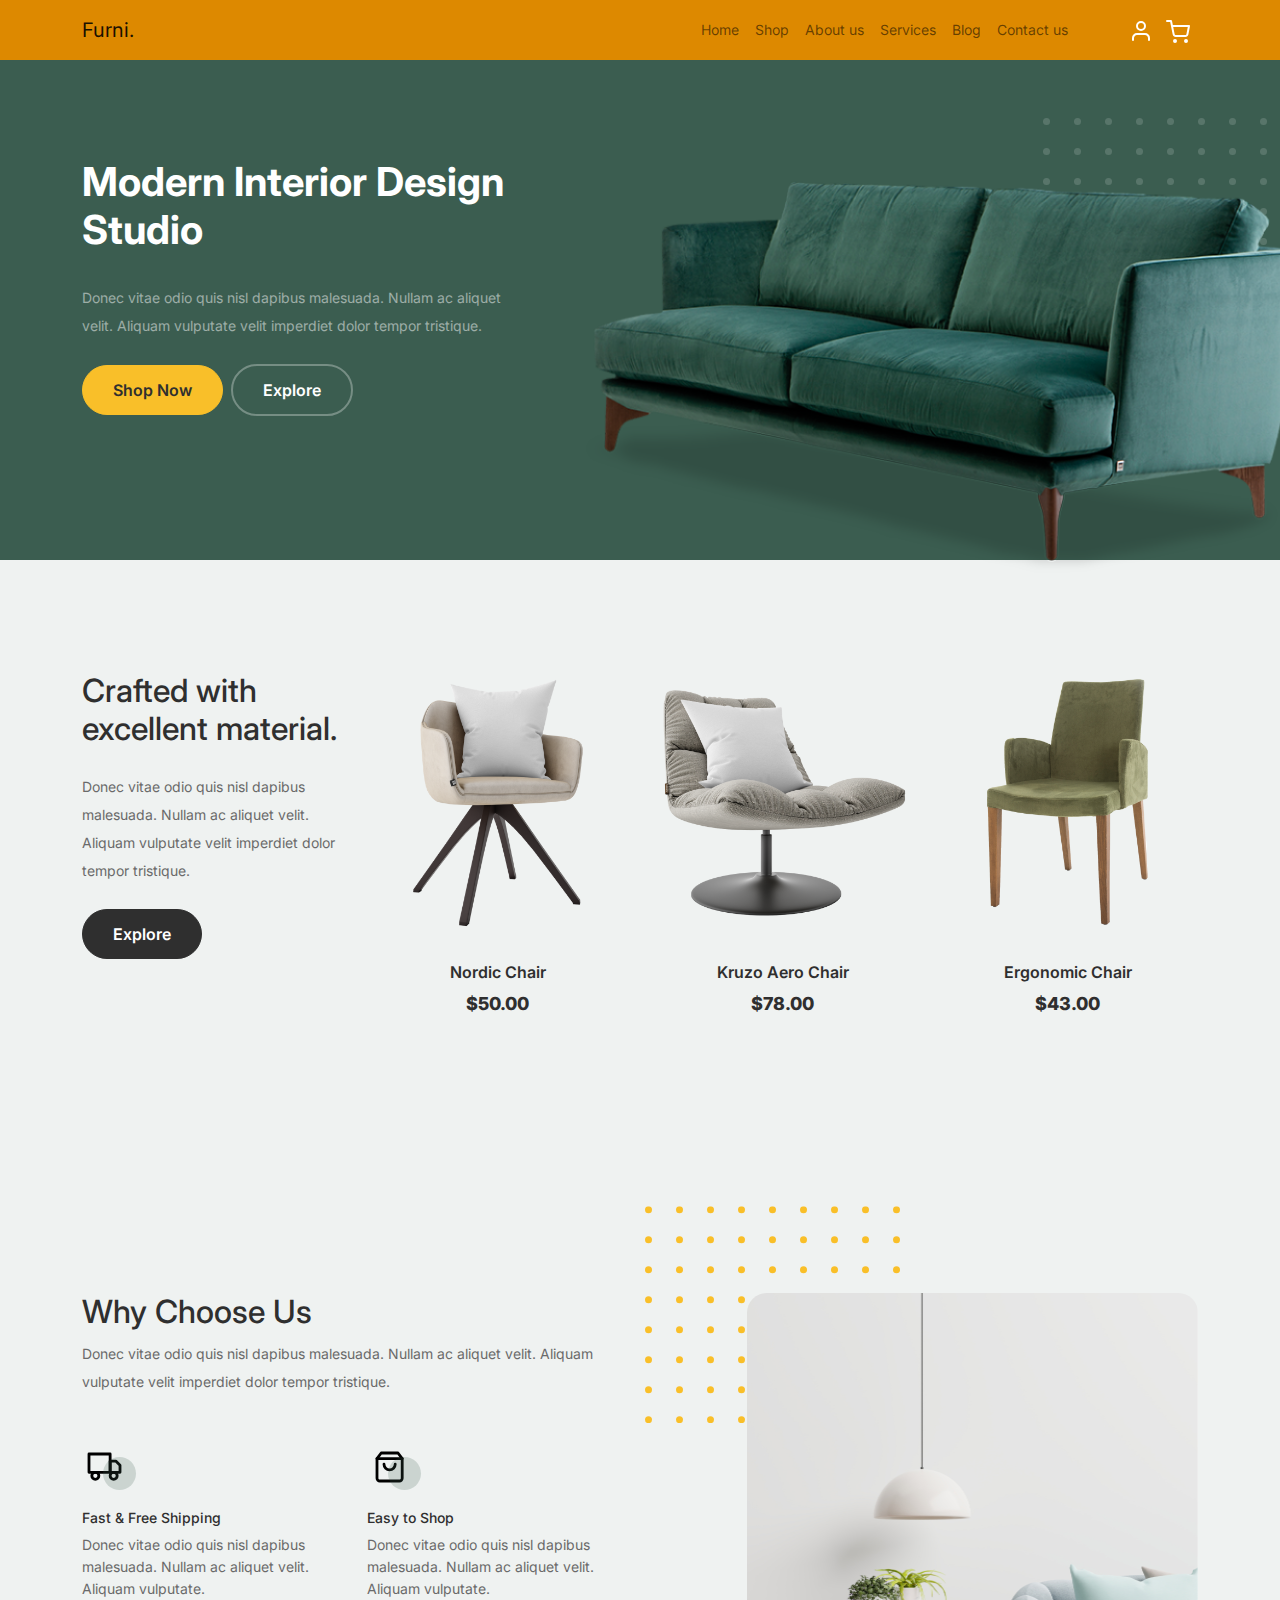
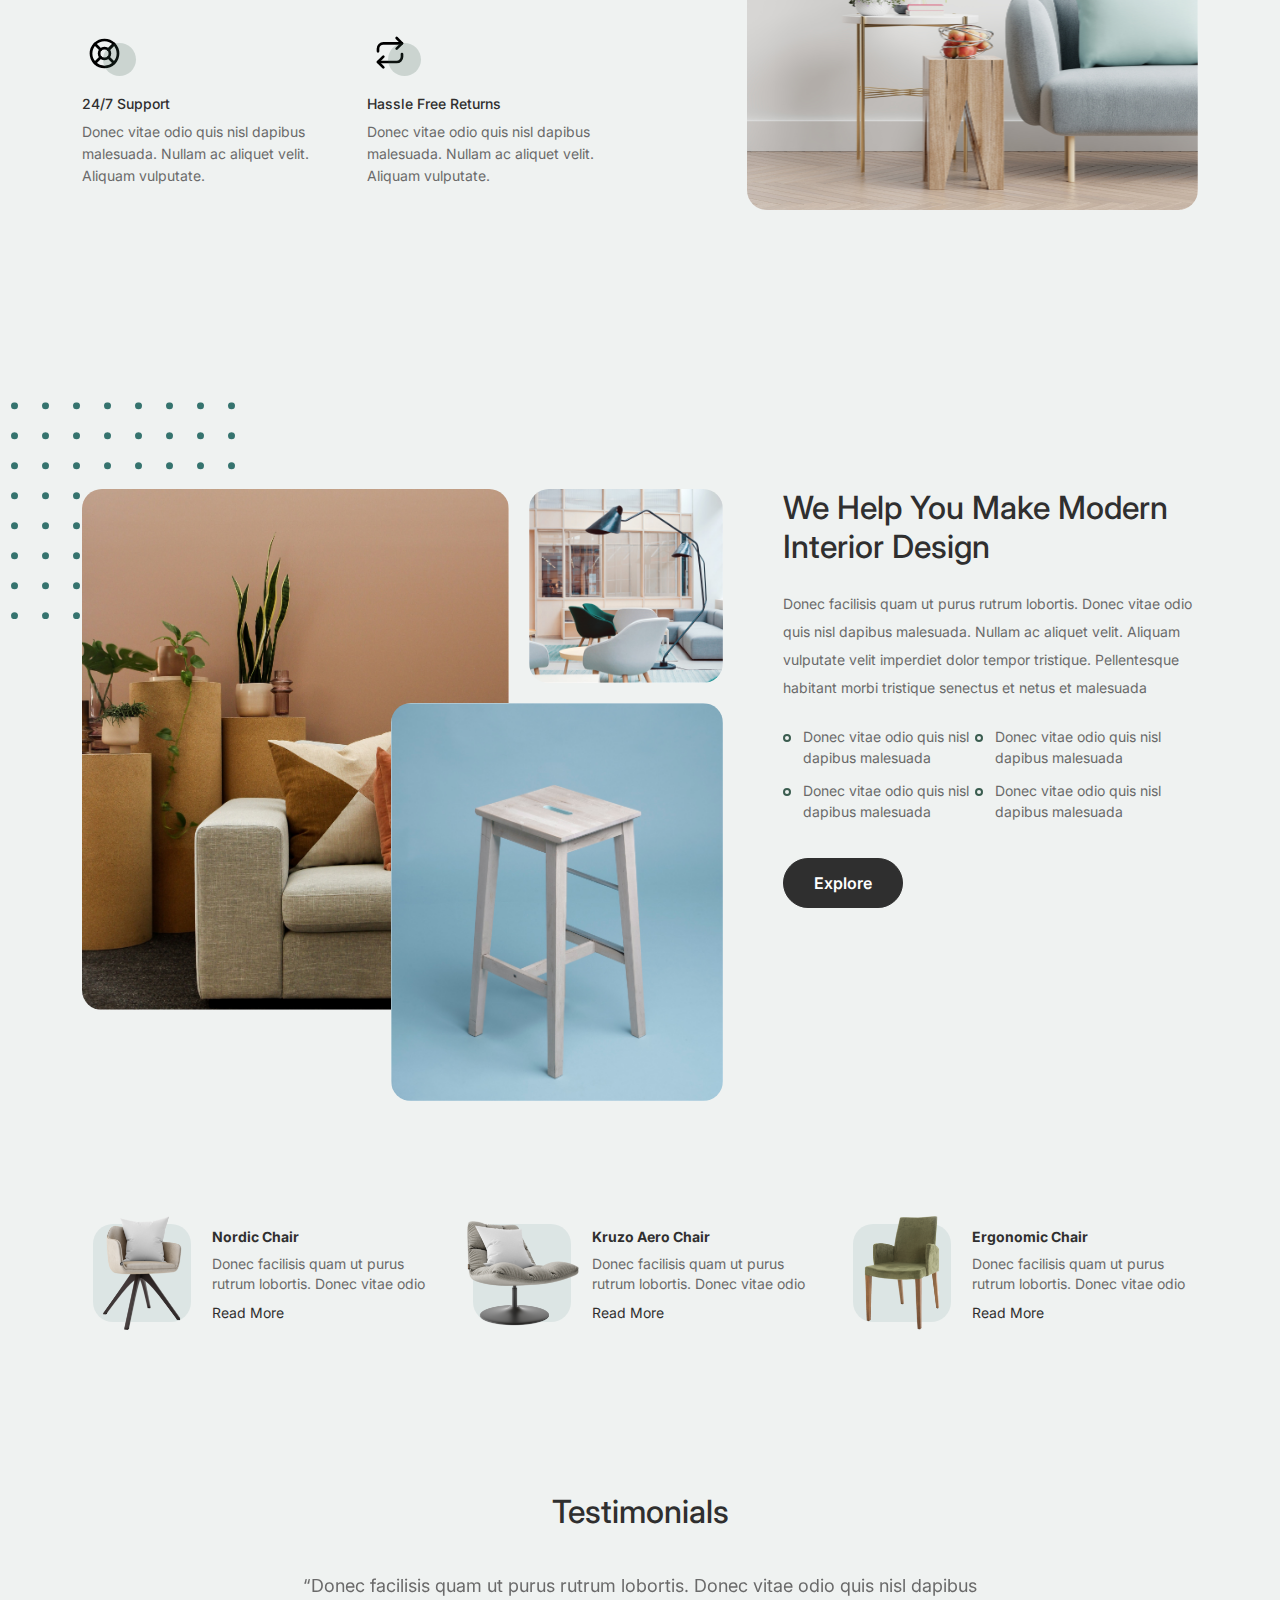
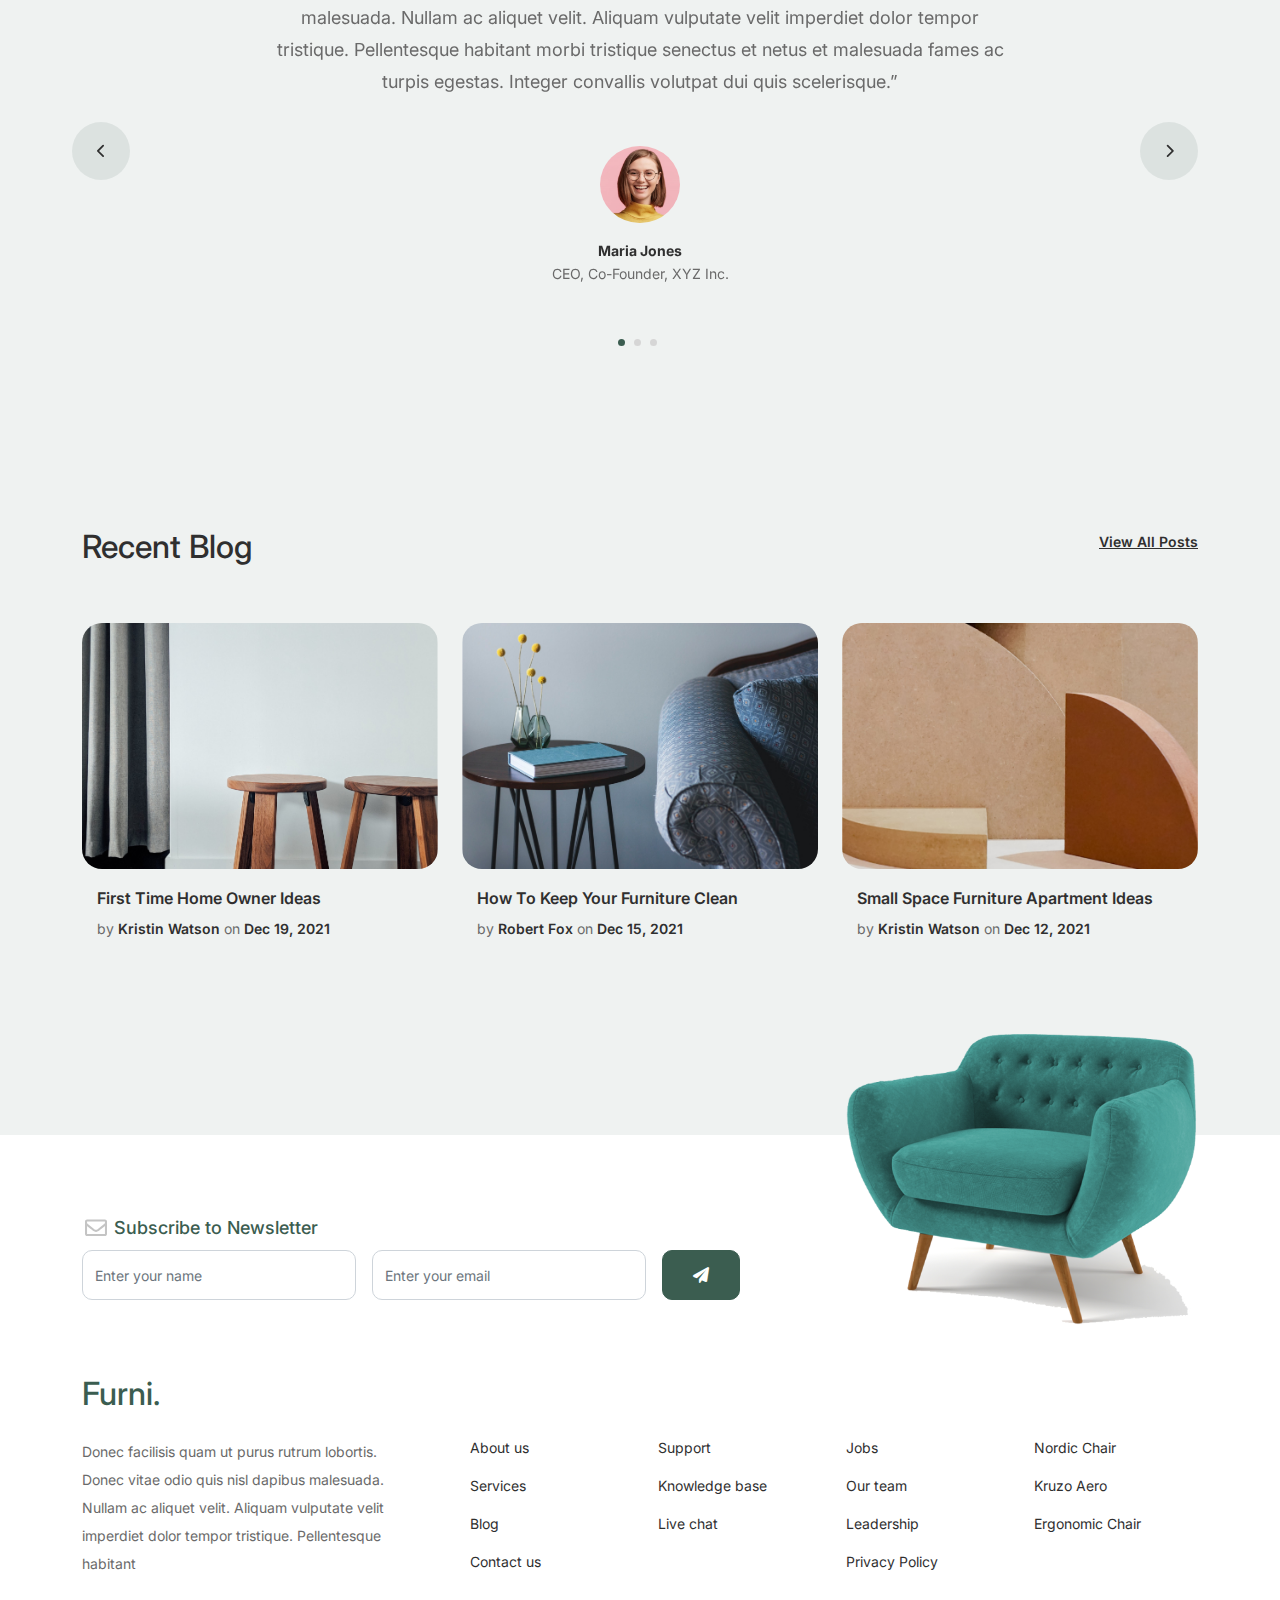
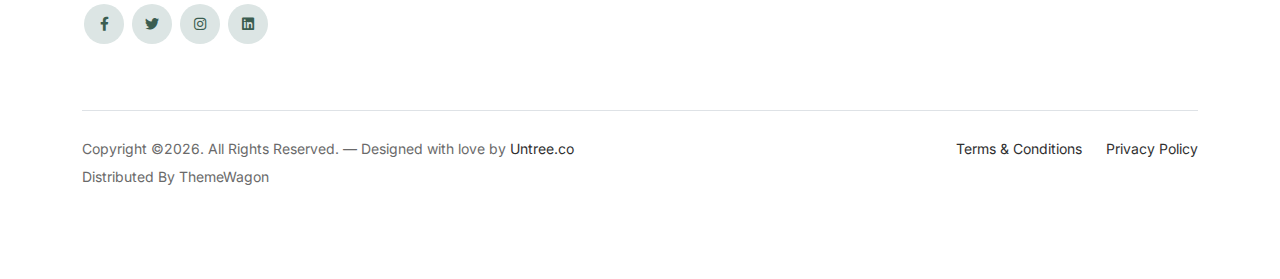
==== furni-1.0.0/index.html @ 10446c9b "se creo main.js" ====
<!-- /*
* Bootstrap 5
* Template Name: Furni
* Template Author: Untree.co
* Template URI: https://untree.co/
* License: https://creativecommons.org/licenses/by/3.0/
*/ -->
<!doctype html>
<html lang="en">
<head>
  <meta charset="utf-8">
  <meta name="viewport" content="width=device-width, initial-scale=1, shrink-to-fit=no">
  <meta name="author" content="Untree.co">
  <link rel="shortcut icon" href="favicon.png">

  <meta name="description" content="" />
  <meta name="keywords" content="bootstrap, bootstrap4" />

		<!-- Bootstrap CSS -->
		<link href="css/bootstrap.min.css" rel="stylesheet">
		<link href="https://cdnjs.cloudflare.com/ajax/libs/font-awesome/6.0.0-beta3/css/all.min.css" rel="stylesheet">
		<link href="css/tiny-slider.css" rel="stylesheet">
		<link href="css/style.css" rel="stylesheet">
		<title>Furni Free Bootstrap 5 Template for Furniture and Interior Design Websites by Untree.co </title>
	</head>

	<body>

		<!-- Start Header/Navigation -->
		<nav class="navbar navbar navbar-expand-md navbar-light" style="background-color: #dd8900;" arial-label="Furni navigation bar">
		<!--<nav class="custom-navbar navbar navbar navbar-expand-md navbar-dark bg-dark" arial-label="Furni navigation bar">-->

			<div class="container">
				<a class="navbar-brand" href="index.html">Furni<span>.</span></a>

				<button class="navbar-toggler" type="button" data-bs-toggle="collapse" data-bs-target="#navbarsFurni" aria-controls="navbarsFurni" aria-expanded="false" aria-label="Toggle navigation">
					<span class="navbar-toggler-icon"></span>
				</button>

				<div class="collapse navbar-collapse" id="navbarsFurni">
					<ul class="custom-navbar-nav navbar-nav ms-auto mb-2 mb-md-0">
						<li class="nav-item active">
							<a class="nav-link" href="index.html">Home</a>
						</li>
						<li><a class="nav-link" href="shop.html">Shop</a></li>
						<li><a class="nav-link" href="about.html">About us</a></li>
						<li><a class="nav-link" href="services.html">Services</a></li>
						<li><a class="nav-link" href="blog.html">Blog</a></li>
						<li><a class="nav-link" href="contact.html">Contact us</a></li>
					</ul>

					<ul class="custom-navbar-cta navbar-nav mb-2 mb-md-0 ms-5">
						<li><a class="nav-link" href="#"><img src="images/user.svg"></a></li>
						<li><a class="nav-link" href="cart.html"><img src="images/cart.svg"></a></li>
					</ul>
				</div>
			</div>
				
		</nav>
		<!-- End Header/Navigation -->

		<!-- Start Hero Section -->
			<div class="hero">
				<div class="container">
					<div class="row justify-content-between">
						<div class="col-lg-5">
							<div class="intro-excerpt">
								<h1>Modern Interior <span clsas="d-block">Design Studio</span></h1>
								<p class="mb-4">Donec vitae odio quis nisl dapibus malesuada. Nullam ac aliquet velit. Aliquam vulputate velit imperdiet dolor tempor tristique.</p>
								<p><a href="" class="btn btn-secondary me-2">Shop Now</a><a href="#" class="btn btn-white-outline">Explore</a></p>
							</div>
						</div>
						<div class="col-lg-7">
							<div class="hero-img-wrap">
								<img src="images/couch.png" class="img-fluid">
							</div>
						</div>
					</div>
				</div>
			</div>
		<!-- End Hero Section -->

		<!-- Start Product Section -->
		<div class="product-section">
			<div class="container">
				<div class="row">

					<!-- Start Column 1 -->
					<div class="col-md-12 col-lg-3 mb-5 mb-lg-0">
						<h2 class="mb-4 section-title">Crafted with excellent material.</h2>
						<p class="mb-4">Donec vitae odio quis nisl dapibus malesuada. Nullam ac aliquet velit. Aliquam vulputate velit imperdiet dolor tempor tristique. </p>
						<p><a href="shop.html" class="btn">Explore</a></p>
					</div> 
					<!-- End Column 1 -->

					<!-- Start Column 2 -->
					<div class="col-12 col-md-4 col-lg-3 mb-5 mb-md-0">
						<a class="product-item" href="cart.html">
							<img src="images/product-1.png" class="img-fluid product-thumbnail">
							<h3 class="product-title">Nordic Chair</h3>
							<strong class="product-price">$50.00</strong>

							<span class="icon-cross">
								<img src="images/cross.svg" class="img-fluid">
							</span>
						</a>
					</div> 
					<!-- End Column 2 -->

					<!-- Start Column 3 -->
					<div class="col-12 col-md-4 col-lg-3 mb-5 mb-md-0">
						<a class="product-item" href="cart.html">
							<img src="images/product-2.png" class="img-fluid product-thumbnail">
							<h3 class="product-title">Kruzo Aero Chair</h3>
							<strong class="product-price">$78.00</strong>

							<span class="icon-cross">
								<img src="images/cross.svg" class="img-fluid">
							</span>
						</a>
					</div>
					<!-- End Column 3 -->

					<!-- Start Column 4 -->
					<div class="col-12 col-md-4 col-lg-3 mb-5 mb-md-0">
						<a class="product-item" href="cart.html">
							<img src="images/product-3.png" class="img-fluid product-thumbnail">
							<h3 class="product-title">Ergonomic Chair</h3>
							<strong class="product-price">$43.00</strong>

							<span class="icon-cross">
								<img src="images/cross.svg" class="img-fluid">
							</span>
						</a>
					</div>
					<!-- End Column 4 -->

				</div>
			</div>
		</div>
		<!-- End Product Section -->

		<!-- Start Why Choose Us Section -->
		<div class="why-choose-section">
			<div class="container">
				<div class="row justify-content-between">
					<div class="col-lg-6">
						<h2 class="section-title">Why Choose Us</h2>
						<p>Donec vitae odio quis nisl dapibus malesuada. Nullam ac aliquet velit. Aliquam vulputate velit imperdiet dolor tempor tristique.</p>

						<div class="row my-5">
							<div class="col-6 col-md-6">
								<div class="feature">
									<div class="icon">
										<img src="images/truck.svg" alt="Image" class="imf-fluid">
									</div>
									<h3>Fast &amp; Free Shipping</h3>
									<p>Donec vitae odio quis nisl dapibus malesuada. Nullam ac aliquet velit. Aliquam vulputate.</p>
								</div>
							</div>

							<div class="col-6 col-md-6">
								<div class="feature">
									<div class="icon">
										<img src="images/bag.svg" alt="Image" class="imf-fluid">
									</div>
									<h3>Easy to Shop</h3>
									<p>Donec vitae odio quis nisl dapibus malesuada. Nullam ac aliquet velit. Aliquam vulputate.</p>
								</div>
							</div>

							<div class="col-6 col-md-6">
								<div class="feature">
									<div class="icon">
										<img src="images/support.svg" alt="Image" class="imf-fluid">
									</div>
									<h3>24/7 Support</h3>
									<p>Donec vitae odio quis nisl dapibus malesuada. Nullam ac aliquet velit. Aliquam vulputate.</p>
								</div>
							</div>

							<div class="col-6 col-md-6">
								<div class="feature">
									<div class="icon">
										<img src="images/return.svg" alt="Image" class="imf-fluid">
									</div>
									<h3>Hassle Free Returns</h3>
									<p>Donec vitae odio quis nisl dapibus malesuada. Nullam ac aliquet velit. Aliquam vulputate.</p>
								</div>
							</div>

						</div>
					</div>

					<div class="col-lg-5">
						<div class="img-wrap">
							<img src="images/why-choose-us-img.jpg" alt="Image" class="img-fluid">
						</div>
					</div>

				</div>
			</div>
		</div>
		<!-- End Why Choose Us Section -->

		<!-- Start We Help Section -->
		<div class="we-help-section">
			<div class="container">
				<div class="row justify-content-between">
					<div class="col-lg-7 mb-5 mb-lg-0">
						<div class="imgs-grid">
							<div class="grid grid-1"><img src="images/img-grid-1.jpg" alt="Untree.co"></div>
							<div class="grid grid-2"><img src="images/img-grid-2.jpg" alt="Untree.co"></div>
							<div class="grid grid-3"><img src="images/img-grid-3.jpg" alt="Untree.co"></div>
						</div>
					</div>
					<div class="col-lg-5 ps-lg-5">
						<h2 class="section-title mb-4">We Help You Make Modern Interior Design</h2>
						<p>Donec facilisis quam ut purus rutrum lobortis. Donec vitae odio quis nisl dapibus malesuada. Nullam ac aliquet velit. Aliquam vulputate velit imperdiet dolor tempor tristique. Pellentesque habitant morbi tristique senectus et netus et malesuada</p>

						<ul class="list-unstyled custom-list my-4">
							<li>Donec vitae odio quis nisl dapibus malesuada</li>
							<li>Donec vitae odio quis nisl dapibus malesuada</li>
							<li>Donec vitae odio quis nisl dapibus malesuada</li>
							<li>Donec vitae odio quis nisl dapibus malesuada</li>
						</ul>
						<p><a herf="#" class="btn">Explore</a></p>
					</div>
				</div>
			</div>
		</div>
		<!-- End We Help Section -->

		<!-- Start Popular Product -->
		<div class="popular-product">
			<div class="container">
				<div class="row">

					<div class="col-12 col-md-6 col-lg-4 mb-4 mb-lg-0">
						<div class="product-item-sm d-flex">
							<div class="thumbnail">
								<img src="images/product-1.png" alt="Image" class="img-fluid">
							</div>
							<div class="pt-3">
								<h3>Nordic Chair</h3>
								<p>Donec facilisis quam ut purus rutrum lobortis. Donec vitae odio </p>
								<p><a href="#">Read More</a></p>
							</div>
						</div>
					</div>

					<div class="col-12 col-md-6 col-lg-4 mb-4 mb-lg-0">
						<div class="product-item-sm d-flex">
							<div class="thumbnail">
								<img src="images/product-2.png" alt="Image" class="img-fluid">
							</div>
							<div class="pt-3">
								<h3>Kruzo Aero Chair</h3>
								<p>Donec facilisis quam ut purus rutrum lobortis. Donec vitae odio </p>
								<p><a href="#">Read More</a></p>
							</div>
						</div>
					</div>

					<div class="col-12 col-md-6 col-lg-4 mb-4 mb-lg-0">
						<div class="product-item-sm d-flex">
							<div class="thumbnail">
								<img src="images/product-3.png" alt="Image" class="img-fluid">
							</div>
							<div class="pt-3">
								<h3>Ergonomic Chair</h3>
								<p>Donec facilisis quam ut purus rutrum lobortis. Donec vitae odio </p>
								<p><a href="#">Read More</a></p>
							</div>
						</div>
					</div>

				</div>
			</div>
		</div>
		<!-- End Popular Product -->

		<!-- Start Testimonial Slider -->
		<div class="testimonial-section">
			<div class="container">
				<div class="row">
					<div class="col-lg-7 mx-auto text-center">
						<h2 class="section-title">Testimonials</h2>
					</div>
				</div>

				<div class="row justify-content-center">
					<div class="col-lg-12">
						<div class="testimonial-slider-wrap text-center">

							<div id="testimonial-nav">
								<span class="prev" data-controls="prev"><span class="fa fa-chevron-left"></span></span>
								<span class="next" data-controls="next"><span class="fa fa-chevron-right"></span></span>
							</div>

							<div class="testimonial-slider">
								
								<div class="item">
									<div class="row justify-content-center">
										<div class="col-lg-8 mx-auto">

											<div class="testimonial-block text-center">
												<blockquote class="mb-5">
													<p>&ldquo;Donec facilisis quam ut purus rutrum lobortis. Donec vitae odio quis nisl dapibus malesuada. Nullam ac aliquet velit. Aliquam vulputate velit imperdiet dolor tempor tristique. Pellentesque habitant morbi tristique senectus et netus et malesuada fames ac turpis egestas. Integer convallis volutpat dui quis scelerisque.&rdquo;</p>
												</blockquote>

												<div class="author-info">
													<div class="author-pic">
														<img src="images/person-1.png" alt="Maria Jones" class="img-fluid">
													</div>
													<h3 class="font-weight-bold">Maria Jones</h3>
													<span class="position d-block mb-3">CEO, Co-Founder, XYZ Inc.</span>
												</div>
											</div>

										</div>
									</div>
								</div> 
								<!-- END item -->

								<div class="item">
									<div class="row justify-content-center">
										<div class="col-lg-8 mx-auto">

											<div class="testimonial-block text-center">
												<blockquote class="mb-5">
													<p>&ldquo;Donec facilisis quam ut purus rutrum lobortis. Donec vitae odio quis nisl dapibus malesuada. Nullam ac aliquet velit. Aliquam vulputate velit imperdiet dolor tempor tristique. Pellentesque habitant morbi tristique senectus et netus et malesuada fames ac turpis egestas. Integer convallis volutpat dui quis scelerisque.&rdquo;</p>
												</blockquote>

												<div class="author-info">
													<div class="author-pic">
														<img src="images/person-1.png" alt="Maria Jones" class="img-fluid">
													</div>
													<h3 class="font-weight-bold">Maria Jones</h3>
													<span class="position d-block mb-3">CEO, Co-Founder, XYZ Inc.</span>
												</div>
											</div>

										</div>
									</div>
								</div> 
								<!-- END item -->

								<div class="item">
									<div class="row justify-content-center">
										<div class="col-lg-8 mx-auto">

											<div class="testimonial-block text-center">
												<blockquote class="mb-5">
													<p>&ldquo;Donec facilisis quam ut purus rutrum lobortis. Donec vitae odio quis nisl dapibus malesuada. Nullam ac aliquet velit. Aliquam vulputate velit imperdiet dolor tempor tristique. Pellentesque habitant morbi tristique senectus et netus et malesuada fames ac turpis egestas. Integer convallis volutpat dui quis scelerisque.&rdquo;</p>
												</blockquote>

												<div class="author-info">
													<div class="author-pic">
														<img src="images/person-1.png" alt="Maria Jones" class="img-fluid">
													</div>
													<h3 class="font-weight-bold">Maria Jones</h3>
													<span class="position d-block mb-3">CEO, Co-Founder, XYZ Inc.</span>
												</div>
											</div>

										</div>
									</div>
								</div> 
								<!-- END item -->

							</div>

						</div>
					</div>
				</div>
			</div>
		</div>
		<!-- End Testimonial Slider -->

		<!-- Start Blog Section -->
		<div class="blog-section">
			<div class="container">
				<div class="row mb-5">
					<div class="col-md-6">
						<h2 class="section-title">Recent Blog</h2>
					</div>
					<div class="col-md-6 text-start text-md-end">
						<a href="#" class="more">View All Posts</a>
					</div>
				</div>

				<div class="row">

					<div class="col-12 col-sm-6 col-md-4 mb-4 mb-md-0">
						<div class="post-entry">
							<a href="#" class="post-thumbnail"><img src="images/post-1.jpg" alt="Image" class="img-fluid"></a>
							<div class="post-content-entry">
								<h3><a href="#">First Time Home Owner Ideas</a></h3>
								<div class="meta">
									<span>by <a href="#">Kristin Watson</a></span> <span>on <a href="#">Dec 19, 2021</a></span>
								</div>
							</div>
						</div>
					</div>

					<div class="col-12 col-sm-6 col-md-4 mb-4 mb-md-0">
						<div class="post-entry">
							<a href="#" class="post-thumbnail"><img src="images/post-2.jpg" alt="Image" class="img-fluid"></a>
							<div class="post-content-entry">
								<h3><a href="#">How To Keep Your Furniture Clean</a></h3>
								<div class="meta">
									<span>by <a href="#">Robert Fox</a></span> <span>on <a href="#">Dec 15, 2021</a></span>
								</div>
							</div>
						</div>
					</div>

					<div class="col-12 col-sm-6 col-md-4 mb-4 mb-md-0">
						<div class="post-entry">
							<a href="#" class="post-thumbnail"><img src="images/post-3.jpg" alt="Image" class="img-fluid"></a>
							<div class="post-content-entry">
								<h3><a href="#">Small Space Furniture Apartment Ideas</a></h3>
								<div class="meta">
									<span>by <a href="#">Kristin Watson</a></span> <span>on <a href="#">Dec 12, 2021</a></span>
								</div>
							</div>
						</div>
					</div>

				</div>
			</div>
		</div>
		<!-- End Blog Section -->	

		<!-- Start Footer Section -->
		<footer class="footer-section">
			<div class="container relative">

				<div class="sofa-img">
					<img src="images/sofa.png" alt="Image" class="img-fluid">
				</div>

				<div class="row">
					<div class="col-lg-8">
						<div class="subscription-form">
							<h3 class="d-flex align-items-center"><span class="me-1"><img src="images/envelope-outline.svg" alt="Image" class="img-fluid"></span><span>Subscribe to Newsletter</span></h3>

							<form action="#" class="row g-3">
								<div class="col-auto">
									<input type="text" class="form-control" placeholder="Enter your name">
								</div>
								<div class="col-auto">
									<input type="email" class="form-control" placeholder="Enter your email">
								</div>
								<div class="col-auto">
									<button class="btn btn-primary">
										<span class="fa fa-paper-plane"></span>
									</button>
								</div>
							</form>

						</div>
					</div>
				</div>

				<div class="row g-5 mb-5">
					<div class="col-lg-4">
						<div class="mb-4 footer-logo-wrap"><a href="#" class="footer-logo">Furni<span>.</span></a></div>
						<p class="mb-4">Donec facilisis quam ut purus rutrum lobortis. Donec vitae odio quis nisl dapibus malesuada. Nullam ac aliquet velit. Aliquam vulputate velit imperdiet dolor tempor tristique. Pellentesque habitant</p>

						<ul class="list-unstyled custom-social">
							<li><a href="#"><span class="fa fa-brands fa-facebook-f"></span></a></li>
							<li><a href="#"><span class="fa fa-brands fa-twitter"></span></a></li>
							<li><a href="#"><span class="fa fa-brands fa-instagram"></span></a></li>
							<li><a href="#"><span class="fa fa-brands fa-linkedin"></span></a></li>
						</ul>
					</div>

					<div class="col-lg-8">
						<div class="row links-wrap">
							<div class="col-6 col-sm-6 col-md-3">
								<ul class="list-unstyled">
									<li><a href="#">About us</a></li>
									<li><a href="#">Services</a></li>
									<li><a href="#">Blog</a></li>
									<li><a href="#">Contact us</a></li>
								</ul>
							</div>

							<div class="col-6 col-sm-6 col-md-3">
								<ul class="list-unstyled">
									<li><a href="#">Support</a></li>
									<li><a href="#">Knowledge base</a></li>
									<li><a href="#">Live chat</a></li>
								</ul>
							</div>

							<div class="col-6 col-sm-6 col-md-3">
								<ul class="list-unstyled">
									<li><a href="#">Jobs</a></li>
									<li><a href="#">Our team</a></li>
									<li><a href="#">Leadership</a></li>
									<li><a href="#">Privacy Policy</a></li>
								</ul>
							</div>

							<div class="col-6 col-sm-6 col-md-3">
								<ul class="list-unstyled">
									<li><a href="#">Nordic Chair</a></li>
									<li><a href="#">Kruzo Aero</a></li>
									<li><a href="#">Ergonomic Chair</a></li>
								</ul>
							</div>
						</div>
					</div>

				</div>

				<div class="border-top copyright">
					<div class="row pt-4">
						<div class="col-lg-6">
							<p class="mb-2 text-center text-lg-start">Copyright &copy;<script>document.write(new Date().getFullYear());</script>. All Rights Reserved. &mdash; Designed with love by <a href="https://untree.co">Untree.co</a> Distributed By <a hreff="https://themewagon.com">ThemeWagon</a>  <!-- License information: https://untree.co/license/ -->
            </p>
						</div>

						<div class="col-lg-6 text-center text-lg-end">
							<ul class="list-unstyled d-inline-flex ms-auto">
								<li class="me-4"><a href="#">Terms &amp; Conditions</a></li>
								<li><a href="#">Privacy Policy</a></li>
							</ul>
						</div>

					</div>
				</div>

			</div>
		</footer>
		<!-- End Footer Section -->	


		<script src="js/bootstrap.bundle.min.js"></script>
		<script src="js/tiny-slider.js"></script>
		<script src="js/custom.js"></script>
		<script src="scripts/main.js" defer></script>
	</body>

</html>
---- furni-1.0.0/css/tiny-slider.css ----
.tns-outer{padding:0 !important}.tns-outer [hidden]{display:none !important}.tns-outer [aria-controls],.tns-outer [data-action]{cursor:pointer}.tns-slider{-webkit-transition:all 0s;-moz-transition:all 0s;transition:all 0s}.tns-slider>.tns-item{-webkit-box-sizing:border-box;-moz-box-sizing:border-box;box-sizing:border-box}.tns-horizontal.tns-subpixel{white-space:nowrap}.tns-horizontal.tns-subpixel>.tns-item{display:inline-block;vertical-align:top;white-space:normal}.tns-horizontal.tns-no-subpixel:after{content:'';display:table;clear:both}.tns-horizontal.tns-no-subpixel>.tns-item{float:left}.tns-horizontal.tns-carousel.tns-no-subpixel>.tns-item{margin-right:-100%}.tns-no-calc{position:relative;left:0}.tns-gallery{position:relative;left:0;min-height:1px}.tns-gallery>.tns-item{position:absolute;left:-100%;-webkit-transition:transform 0s, opacity 0s;-moz-transition:transform 0s, opacity 0s;transition:transform 0s, opacity 0s}.tns-gallery>.tns-slide-active{position:relative;left:auto !important}.tns-gallery>.tns-moving{-webkit-transition:all 0.25s;-moz-transition:all 0.25s;transition:all 0.25s}.tns-autowidth{display:inline-block}.tns-lazy-img{-webkit-transition:opacity 0.6s;-moz-transition:opacity 0.6s;transition:opacity 0.6s;opacity:0.6}.tns-lazy-img.tns-complete{opacity:1}.tns-ah{-webkit-transition:height 0s;-moz-transition:height 0s;transition:height 0s}.tns-ovh{overflow:hidden}.tns-visually-hidden{position:absolute;left:-10000em}.tns-transparent{opacity:0;visibility:hidden}.tns-fadeIn{opacity:1;filter:alpha(opacity=100);z-index:0}.tns-normal,.tns-fadeOut{opacity:0;filter:alpha(opacity=0);z-index:-1}.tns-vpfix{white-space:nowrap}.tns-vpfix>div,.tns-vpfix>li{display:inline-block}.tns-t-subp2{margin:0 auto;width:310px;position:relative;height:10px;overflow:hidden}.tns-t-ct{width:2333.3333333%;width:-webkit-calc(100% * 70 / 3);width:-moz-calc(100% * 70 / 3);width:calc(100% * 70 / 3);position:absolute;right:0}.tns-t-ct:after{content:'';display:table;clear:both}.tns-t-ct>div{width:1.4285714%;width:-webkit-calc(100% / 70);width:-moz-calc(100% / 70);width:calc(100% / 70);height:10px;float:left}

/*# sourceMappingURL=sourcemaps/tiny-slider.css.map */
---- furni-1.0.0/css/style.css ----
/*
* Template Name: UntreeStore
* Template Author: Untree.co
* Author URI: https://untree.co/
* License: https://creativecommons.org/licenses/by/3.0/
*/
@import url("https://fonts.googleapis.com/css2?family=Inter:wght@400;500;600;700;800&display=swap");
body {
  overflow-x: hidden;
  position: relative; }

body {
  font-family: "Inter", sans-serif;
  font-weight: 400;
  line-height: 28px;
  color: #6a6a6a;
  font-size: 14px;
  background-color: #eff2f1; }

a {
  text-decoration: none;
  -webkit-transition: .3s all ease;
  -o-transition: .3s all ease;
  transition: .3s all ease;
  color: #2f2f2f;
  text-decoration: underline; }
  a:hover {
    color: #2f2f2f;
    text-decoration: none; }
  a.more {
    font-weight: 600; }

.custom-navbar {
  background: #3b5d50 !important;
  padding-top: 20px;
  padding-bottom: 20px; }
  .custom-navbar .navbar-brand {
    font-size: 32px;
    font-weight: 600; }
    .custom-navbar .navbar-brand > span {
      opacity: .4; }
  .custom-navbar .navbar-toggler {
    border-color: transparent; }
    .custom-navbar .navbar-toggler:active, .custom-navbar .navbar-toggler:focus {
      -webkit-box-shadow: none;
      box-shadow: none;
      outline: none; }
  @media (min-width: 992px) {
    .custom-navbar .custom-navbar-nav li {
      margin-left: 15px;
      margin-right: 15px; } }
  .custom-navbar .custom-navbar-nav li a {
    font-weight: 500;
    color: #ffffff !important;
    opacity: .5;
    -webkit-transition: .3s all ease;
    -o-transition: .3s all ease;
    transition: .3s all ease;
    position: relative; }
    @media (min-width: 768px) {
      .custom-navbar .custom-navbar-nav li a:before {
        content: "";
        position: absolute;
        bottom: 0;
        left: 8px;
        right: 8px;
        background: #f9bf29;
        height: 5px;
        opacity: 1;
        visibility: visible;
        width: 0;
        -webkit-transition: .15s all ease-out;
        -o-transition: .15s all ease-out;
        transition: .15s all ease-out; } }
    .custom-navbar .custom-navbar-nav li a:hover {
      opacity: 1; }
      .custom-navbar .custom-navbar-nav li a:hover:before {
        width: calc(100% - 16px); }
  .custom-navbar .custom-navbar-nav li.active a {
    opacity: 1; }
    .custom-navbar .custom-navbar-nav li.active a:before {
      width: calc(100% - 16px); }
  .custom-navbar .custom-navbar-cta {
    margin-left: 0 !important;
    -webkit-box-orient: horizontal;
    -webkit-box-direction: normal;
    -ms-flex-direction: row;
    flex-direction: row; }
    @media (min-width: 768px) {
      .custom-navbar .custom-navbar-cta {
        margin-left: 40px !important; } }
    .custom-navbar .custom-navbar-cta li {
      margin-left: 0px;
      margin-right: 0px; }
      .custom-navbar .custom-navbar-cta li:first-child {
        margin-right: 20px; }

.hero {
  background: #3b5d50;
  padding: calc(4rem - 30px) 0 0rem 0; }
  @media (min-width: 768px) {
    .hero {
      padding: calc(4rem - 30px) 0 4rem 0; } }
  @media (min-width: 992px) {
    .hero {
      padding: calc(8rem - 30px) 0 8rem 0; } }
  .hero .intro-excerpt {
    position: relative;
    z-index: 4; }
    @media (min-width: 992px) {
      .hero .intro-excerpt {
        max-width: 450px; } }
  .hero h1 {
    font-weight: 700;
    color: #ffffff;
    margin-bottom: 30px; }
    @media (min-width: 1400px) {
      .hero h1 {
        font-size: 54px; } }
  .hero p {
    color: rgba(255, 255, 255, 0.5);
    margin-botom: 30px; }
  .hero .hero-img-wrap {
    position: relative; }
    .hero .hero-img-wrap img {
      position: relative;
      top: 0px;
      right: 0px;
      z-index: 2;
      max-width: 780px;
      left: -20px; }
      @media (min-width: 768px) {
        .hero .hero-img-wrap img {
          right: 0px;
          left: -100px; } }
      @media (min-width: 992px) {
        .hero .hero-img-wrap img {
          left: 0px;
          top: -80px;
          position: absolute;
          right: -50px; } }
      @media (min-width: 1200px) {
        .hero .hero-img-wrap img {
          left: 0px;
          top: -80px;
          right: -100px; } }
    .hero .hero-img-wrap:after {
      content: "";
      position: absolute;
      width: 255px;
      height: 217px;
      background-image: url("../images/dots-light.svg");
      background-size: contain;
      background-repeat: no-repeat;
      right: -100px;
      top: -0px; }
      @media (min-width: 1200px) {
        .hero .hero-img-wrap:after {
          top: -40px; } }

.btn {
  font-weight: 600;
  padding: 12px 30px;
  border-radius: 30px;
  color: #ffffff;
  background: #2f2f2f;
  border-color: #2f2f2f; }
  .btn:hover {
    color: #ffffff;
    background: #222222;
    border-color: #222222; }
  .btn:active, .btn:focus {
    outline: none !important;
    -webkit-box-shadow: none;
    box-shadow: none; }
  .btn.btn-primary {
    background: #3b5d50;
    border-color: #3b5d50; }
    .btn.btn-primary:hover {
      background: #314d43;
      border-color: #314d43; }
  .btn.btn-secondary {
    color: #2f2f2f;
    background: #f9bf29;
    border-color: #f9bf29; }
    .btn.btn-secondary:hover {
      background: #f8b810;
      border-color: #f8b810; }
  .btn.btn-white-outline {
    background: transparent;
    border-width: 2px;
    border-color: rgba(255, 255, 255, 0.3); }
    .btn.btn-white-outline:hover {
      border-color: white;
      color: #ffffff; }

.section-title {
  color: #2f2f2f; }

.product-section {
  padding: 7rem 0; }
  .product-section .product-item {
    text-align: center;
    text-decoration: none;
    display: block;
    position: relative;
    padding-bottom: 50px;
    cursor: pointer; }
    .product-section .product-item .product-thumbnail {
      margin-bottom: 30px;
      position: relative;
      top: 0;
      -webkit-transition: .3s all ease;
      -o-transition: .3s all ease;
      transition: .3s all ease; }
    .product-section .product-item h3 {
      font-weight: 600;
      font-size: 16px; }
    .product-section .product-item strong {
      font-weight: 800 !important;
      font-size: 18px !important; }
    .product-section .product-item h3, .product-section .product-item strong {
      color: #2f2f2f;
      text-decoration: none; }
    .product-section .product-item .icon-cross {
      position: absolute;
      width: 35px;
      height: 35px;
      display: inline-block;
      background: #2f2f2f;
      bottom: 15px;
      left: 50%;
      -webkit-transform: translateX(-50%);
      -ms-transform: translateX(-50%);
      transform: translateX(-50%);
      margin-bottom: -17.5px;
      border-radius: 50%;
      opacity: 0;
      visibility: hidden;
      -webkit-transition: .3s all ease;
      -o-transition: .3s all ease;
      transition: .3s all ease; }
      .product-section .product-item .icon-cross img {
        position: absolute;
        left: 50%;
        top: 50%;
        -webkit-transform: translate(-50%, -50%);
        -ms-transform: translate(-50%, -50%);
        transform: translate(-50%, -50%); }
    .product-section .product-item:before {
      bottom: 0;
      left: 0;
      right: 0;
      position: absolute;
      content: "";
      background: #dce5e4;
      height: 0%;
      z-index: -1;
      border-radius: 10px;
      -webkit-transition: .3s all ease;
      -o-transition: .3s all ease;
      transition: .3s all ease; }
    .product-section .product-item:hover .product-thumbnail {
      top: -25px; }
    .product-section .product-item:hover .icon-cross {
      bottom: 0;
      opacity: 1;
      visibility: visible; }
    .product-section .product-item:hover:before {
      height: 70%; }

.why-choose-section {
  padding: 7rem 0; }
  .why-choose-section .img-wrap {
    position: relative; }
    .why-choose-section .img-wrap:before {
      position: absolute;
      content: "";
      width: 255px;
      height: 217px;
      background-image: url("../images/dots-yellow.svg");
      background-repeat: no-repeat;
      background-size: contain;
      -webkit-transform: translate(-40%, -40%);
      -ms-transform: translate(-40%, -40%);
      transform: translate(-40%, -40%);
      z-index: -1; }
    .why-choose-section .img-wrap img {
      border-radius: 20px; }

.feature {
  margin-bottom: 30px; }
  .feature .icon {
    display: inline-block;
    position: relative;
    margin-bottom: 20px; }
    .feature .icon:before {
      content: "";
      width: 33px;
      height: 33px;
      position: absolute;
      background: rgba(59, 93, 80, 0.2);
      border-radius: 50%;
      right: -8px;
      bottom: 0; }
  .feature h3 {
    font-size: 14px;
    color: #2f2f2f; }
  .feature p {
    font-size: 14px;
    line-height: 22px;
    color: #6a6a6a; }

.we-help-section {
  padding: 7rem 0; }
  .we-help-section .imgs-grid {
    display: -ms-grid;
    display: grid;
    -ms-grid-columns: (1fr)[27];
    grid-template-columns: repeat(27, 1fr);
    position: relative; }
    .we-help-section .imgs-grid:before {
      position: absolute;
      content: "";
      width: 255px;
      height: 217px;
      background-image: url("../images/dots-green.svg");
      background-size: contain;
      background-repeat: no-repeat;
      -webkit-transform: translate(-40%, -40%);
      -ms-transform: translate(-40%, -40%);
      transform: translate(-40%, -40%);
      z-index: -1; }
    .we-help-section .imgs-grid .grid {
      position: relative; }
      .we-help-section .imgs-grid .grid img {
        border-radius: 20px;
        max-width: 100%; }
      .we-help-section .imgs-grid .grid.grid-1 {
        -ms-grid-column: 1;
        -ms-grid-column-span: 18;
        grid-column: 1 / span 18;
        -ms-grid-row: 1;
        -ms-grid-row-span: 27;
        grid-row: 1 / span 27; }
      .we-help-section .imgs-grid .grid.grid-2 {
        -ms-grid-column: 19;
        -ms-grid-column-span: 27;
        grid-column: 19 / span 27;
        -ms-grid-row: 1;
        -ms-grid-row-span: 5;
        grid-row: 1 / span 5;
        padding-left: 20px; }
      .we-help-section .imgs-grid .grid.grid-3 {
        -ms-grid-column: 14;
        -ms-grid-column-span: 16;
        grid-column: 14 / span 16;
        -ms-grid-row: 6;
        -ms-grid-row-span: 27;
        grid-row: 6 / span 27;
        padding-top: 20px; }

.custom-list {
  width: 100%; }
  .custom-list li {
    display: inline-block;
    width: calc(50% - 20px);
    margin-bottom: 12px;
    line-height: 1.5;
    position: relative;
    padding-left: 20px; }
    .custom-list li:before {
      content: "";
      width: 8px;
      height: 8px;
      border-radius: 50%;
      border: 2px solid #3b5d50;
      position: absolute;
      left: 0;
      top: 8px; }

.popular-product {
  padding: 0 0 7rem 0; }
  .popular-product .product-item-sm h3 {
    font-size: 14px;
    font-weight: 700;
    color: #2f2f2f; }
  .popular-product .product-item-sm a {
    text-decoration: none;
    color: #2f2f2f;
    -webkit-transition: .3s all ease;
    -o-transition: .3s all ease;
    transition: .3s all ease; }
    .popular-product .product-item-sm a:hover {
      color: rgba(47, 47, 47, 0.5); }
  .popular-product .product-item-sm p {
    line-height: 1.4;
    margin-bottom: 10px;
    font-size: 14px; }
  .popular-product .product-item-sm .thumbnail {
    margin-right: 10px;
    -webkit-box-flex: 0;
    -ms-flex: 0 0 120px;
    flex: 0 0 120px;
    position: relative; }
    .popular-product .product-item-sm .thumbnail:before {
      content: "";
      position: absolute;
      border-radius: 20px;
      background: #dce5e4;
      width: 98px;
      height: 98px;
      top: 50%;
      left: 50%;
      -webkit-transform: translate(-50%, -50%);
      -ms-transform: translate(-50%, -50%);
      transform: translate(-50%, -50%);
      z-index: -1; }

.testimonial-section {
  padding: 3rem 0 7rem 0; }

.testimonial-slider-wrap {
  position: relative; }
  .testimonial-slider-wrap .tns-inner {
    padding-top: 30px; }
  .testimonial-slider-wrap .item .testimonial-block blockquote {
    font-size: 16px; }
    @media (min-width: 768px) {
      .testimonial-slider-wrap .item .testimonial-block blockquote {
        line-height: 32px;
        font-size: 18px; } }
  .testimonial-slider-wrap .item .testimonial-block .author-info .author-pic {
    margin-bottom: 20px; }
    .testimonial-slider-wrap .item .testimonial-block .author-info .author-pic img {
      max-width: 80px;
      border-radius: 50%; }
  .testimonial-slider-wrap .item .testimonial-block .author-info h3 {
    font-size: 14px;
    font-weight: 700;
    color: #2f2f2f;
    margin-bottom: 0; }
  .testimonial-slider-wrap #testimonial-nav {
    position: absolute;
    top: 50%;
    z-index: 99;
    width: 100%;
    display: none; }
    @media (min-width: 768px) {
      .testimonial-slider-wrap #testimonial-nav {
        display: block; } }
    .testimonial-slider-wrap #testimonial-nav > span {
      cursor: pointer;
      position: absolute;
      width: 58px;
      height: 58px;
      line-height: 58px;
      border-radius: 50%;
      background: rgba(59, 93, 80, 0.1);
      color: #2f2f2f;
      -webkit-transition: .3s all ease;
      -o-transition: .3s all ease;
      transition: .3s all ease; }
      .testimonial-slider-wrap #testimonial-nav > span:hover {
        background: #3b5d50;
        color: #ffffff; }
    .testimonial-slider-wrap #testimonial-nav .prev {
      left: -10px; }
    .testimonial-slider-wrap #testimonial-nav .next {
      right: 0; }
  .testimonial-slider-wrap .tns-nav {
    position: absolute;
    bottom: -50px;
    left: 50%;
    -webkit-transform: translateX(-50%);
    -ms-transform: translateX(-50%);
    transform: translateX(-50%); }
    .testimonial-slider-wrap .tns-nav button {
      background: none;
      border: none;
      display: inline-block;
      position: relative;
      width: 0 !important;
      height: 7px !important;
      margin: 2px; }
      .testimonial-slider-wrap .tns-nav button:active, .testimonial-slider-wrap .tns-nav button:focus, .testimonial-slider-wrap .tns-nav button:hover {
        outline: none;
        -webkit-box-shadow: none;
        box-shadow: none;
        background: none; }
      .testimonial-slider-wrap .tns-nav button:before {
        display: block;
        width: 7px;
        height: 7px;
        left: 0;
        top: 0;
        position: absolute;
        content: "";
        border-radius: 50%;
        -webkit-transition: .3s all ease;
        -o-transition: .3s all ease;
        transition: .3s all ease;
        background-color: #d6d6d6; }
      .testimonial-slider-wrap .tns-nav button:hover:before, .testimonial-slider-wrap .tns-nav button.tns-nav-active:before {
        background-color: #3b5d50; }

.before-footer-section {
  padding: 7rem 0 12rem 0 !important; }

.blog-section {
  padding: 7rem 0 12rem 0; }
  .blog-section .post-entry a {
    text-decoration: none; }
  .blog-section .post-entry .post-thumbnail {
    display: block;
    margin-bottom: 20px; }
    .blog-section .post-entry .post-thumbnail img {
      border-radius: 20px;
      -webkit-transition: .3s all ease;
      -o-transition: .3s all ease;
      transition: .3s all ease; }
  .blog-section .post-entry .post-content-entry {
    padding-left: 15px;
    padding-right: 15px; }
    .blog-section .post-entry .post-content-entry h3 {
      font-size: 16px;
      margin-bottom: 0;
      font-weight: 600;
      margin-bottom: 7px; }
    .blog-section .post-entry .post-content-entry .meta {
      font-size: 14px; }
      .blog-section .post-entry .post-content-entry .meta a {
        font-weight: 600; }
  .blog-section .post-entry:hover .post-thumbnail img, .blog-section .post-entry:focus .post-thumbnail img {
    opacity: .7; }

.footer-section {
  padding: 80px 0;
  background: #ffffff; }
  .footer-section .relative {
    position: relative; }
  .footer-section a {
    text-decoration: none;
    color: #2f2f2f;
    -webkit-transition: .3s all ease;
    -o-transition: .3s all ease;
    transition: .3s all ease; }
    .footer-section a:hover {
      color: rgba(47, 47, 47, 0.5); }
  .footer-section .subscription-form {
    margin-bottom: 40px;
    position: relative;
    z-index: 2;
    margin-top: 100px; }
    @media (min-width: 992px) {
      .footer-section .subscription-form {
        margin-top: 0px;
        margin-bottom: 80px; } }
    .footer-section .subscription-form h3 {
      font-size: 18px;
      font-weight: 500;
      color: #3b5d50; }
    .footer-section .subscription-form .form-control {
      height: 50px;
      border-radius: 10px;
      font-family: "Inter", sans-serif; }
      .footer-section .subscription-form .form-control:active, .footer-section .subscription-form .form-control:focus {
        outline: none;
        -webkit-box-shadow: none;
        box-shadow: none;
        border-color: #3b5d50;
        -webkit-box-shadow: 0 1px 4px 0 rgba(0, 0, 0, 0.2);
        box-shadow: 0 1px 4px 0 rgba(0, 0, 0, 0.2); }
      .footer-section .subscription-form .form-control::-webkit-input-placeholder {
        font-size: 14px; }
      .footer-section .subscription-form .form-control::-moz-placeholder {
        font-size: 14px; }
      .footer-section .subscription-form .form-control:-ms-input-placeholder {
        font-size: 14px; }
      .footer-section .subscription-form .form-control:-moz-placeholder {
        font-size: 14px; }
    .footer-section .subscription-form .btn {
      border-radius: 10px !important; }
  .footer-section .sofa-img {
    position: absolute;
    top: -200px;
    z-index: 1;
    right: 0; }
    .footer-section .sofa-img img {
      max-width: 380px; }
  .footer-section .links-wrap {
    margin-top: 0px; }
    @media (min-width: 992px) {
      .footer-section .links-wrap {
        margin-top: 54px; } }
    .footer-section .links-wrap ul li {
      margin-bottom: 10px; }
  .footer-section .footer-logo-wrap .footer-logo {
    font-size: 32px;
    font-weight: 500;
    text-decoration: none;
    color: #3b5d50; }
  .footer-section .custom-social li {
    margin: 2px;
    display: inline-block; }
    .footer-section .custom-social li a {
      width: 40px;
      height: 40px;
      text-align: center;
      line-height: 40px;
      display: inline-block;
      background: #dce5e4;
      color: #3b5d50;
      border-radius: 50%; }
      .footer-section .custom-social li a:hover {
        background: #3b5d50;
        color: #ffffff; }
  .footer-section .border-top {
    border-color: #dce5e4; }
    .footer-section .border-top.copyright {
      font-size: 14px !important; }

.untree_co-section {
  padding: 7rem 0; }

.form-control {
  height: 50px;
  border-radius: 10px;
  font-family: "Inter", sans-serif; }
  .form-control:active, .form-control:focus {
    outline: none;
    -webkit-box-shadow: none;
    box-shadow: none;
    border-color: #3b5d50;
    -webkit-box-shadow: 0 1px 4px 0 rgba(0, 0, 0, 0.2);
    box-shadow: 0 1px 4px 0 rgba(0, 0, 0, 0.2); }
  .form-control::-webkit-input-placeholder {
    font-size: 14px; }
  .form-control::-moz-placeholder {
    font-size: 14px; }
  .form-control:-ms-input-placeholder {
    font-size: 14px; }
  .form-control:-moz-placeholder {
    font-size: 14px; }

.service {
  line-height: 1.5; }
  .service .service-icon {
    border-radius: 10px;
    -webkit-box-flex: 0;
    -ms-flex: 0 0 50px;
    flex: 0 0 50px;
    height: 50px;
    line-height: 50px;
    text-align: center;
    background: #3b5d50;
    margin-right: 20px;
    color: #ffffff; }

textarea {
  height: auto !important; }

.site-blocks-table {
  overflow: auto; }
  .site-blocks-table .product-thumbnail {
    width: 200px; }
  .site-blocks-table .btn {
    padding: 2px 10px; }
  .site-blocks-table thead th {
    padding: 30px;
    text-align: center;
    border-width: 0px !important;
    vertical-align: middle;
    color: rgba(0, 0, 0, 0.8);
    font-size: 18px; }
  .site-blocks-table td {
    padding: 20px;
    text-align: center;
    vertical-align: middle;
    color: rgba(0, 0, 0, 0.8); }
  .site-blocks-table tbody tr:first-child td {
    border-top: 1px solid #3b5d50 !important; }
  .site-blocks-table .btn {
    background: none !important;
    color: #000000;
    border: none;
    height: auto !important; }

.site-block-order-table th {
  border-top: none !important;
  border-bottom-width: 1px !important; }

.site-block-order-table td, .site-block-order-table th {
  color: #000000; }

.couponcode-wrap input {
  border-radius: 10px !important; }

.text-primary {
  color: #3b5d50 !important; }

.thankyou-icon {
  position: relative;
  color: #3b5d50; }
  .thankyou-icon:before {
    position: absolute;
    content: "";
    width: 50px;
    height: 50px;
    border-radius: 50%;
    background: rgba(59, 93, 80, 0.2); }
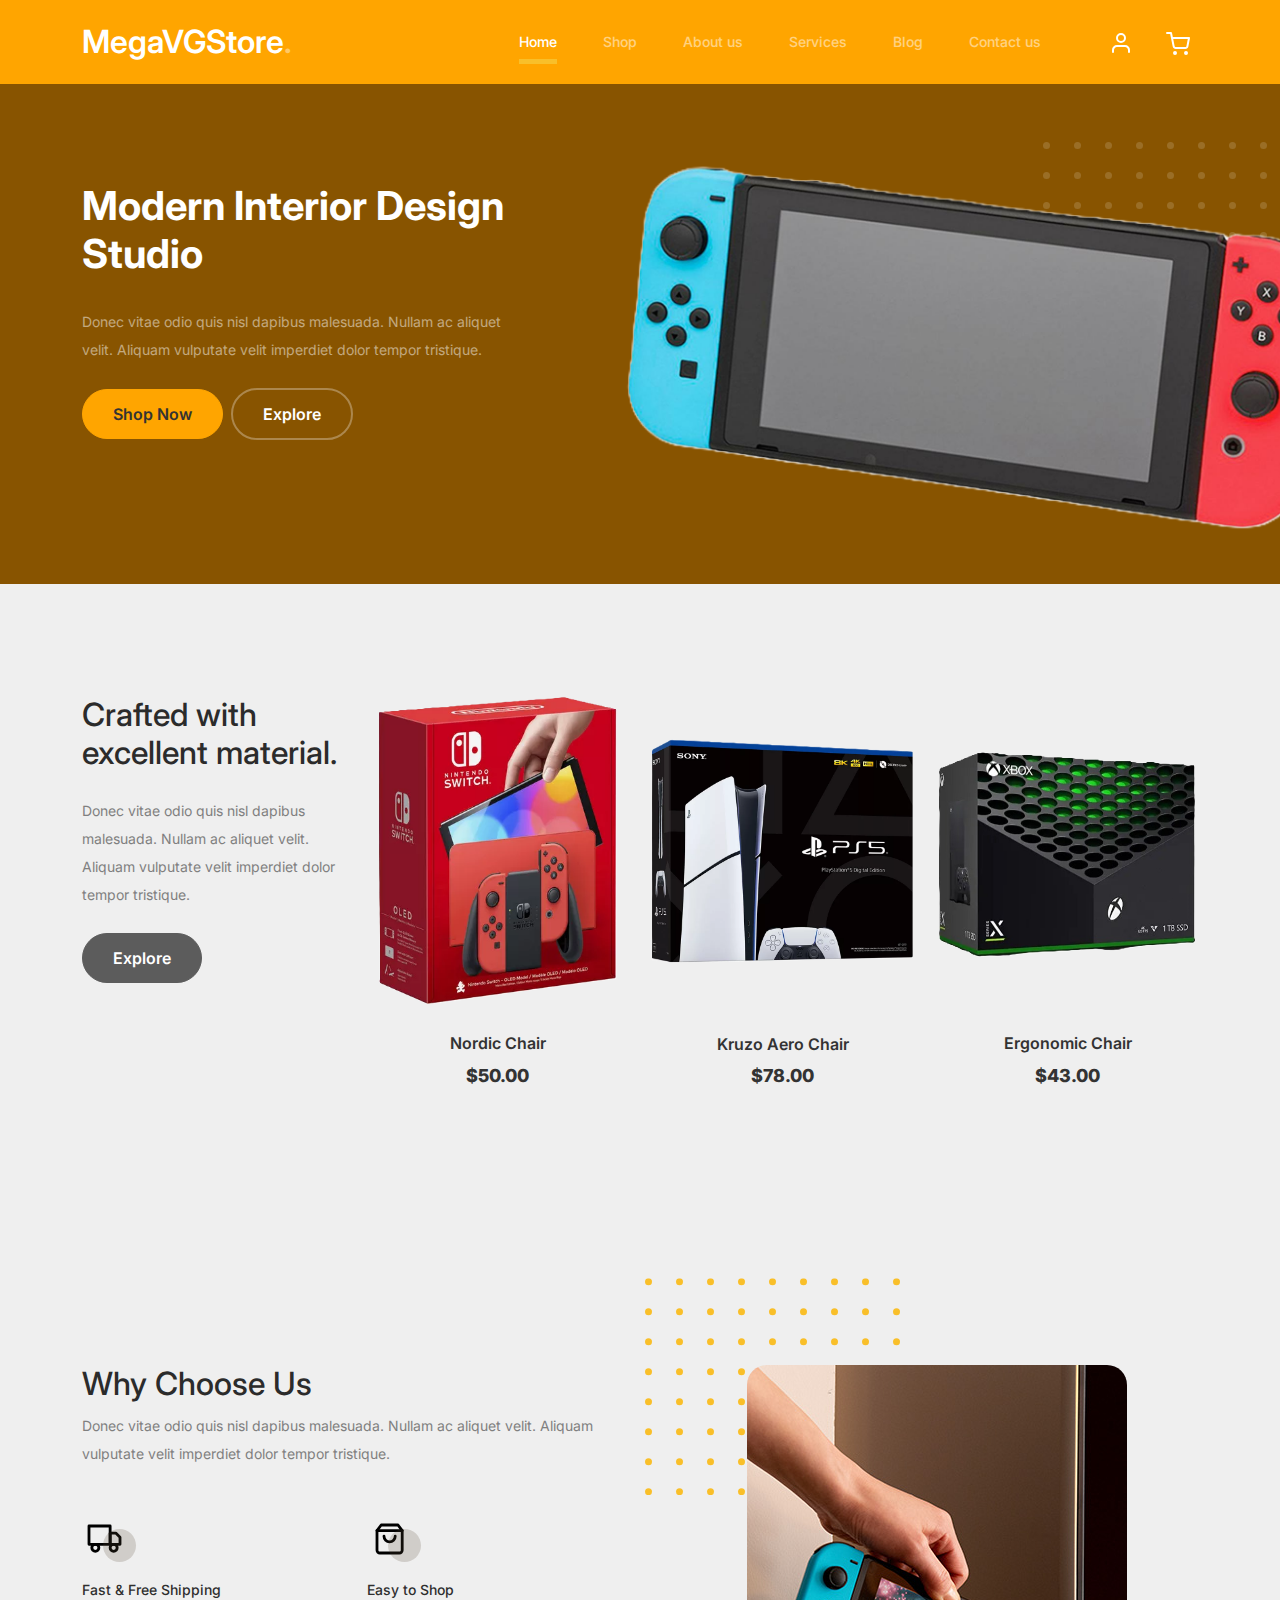
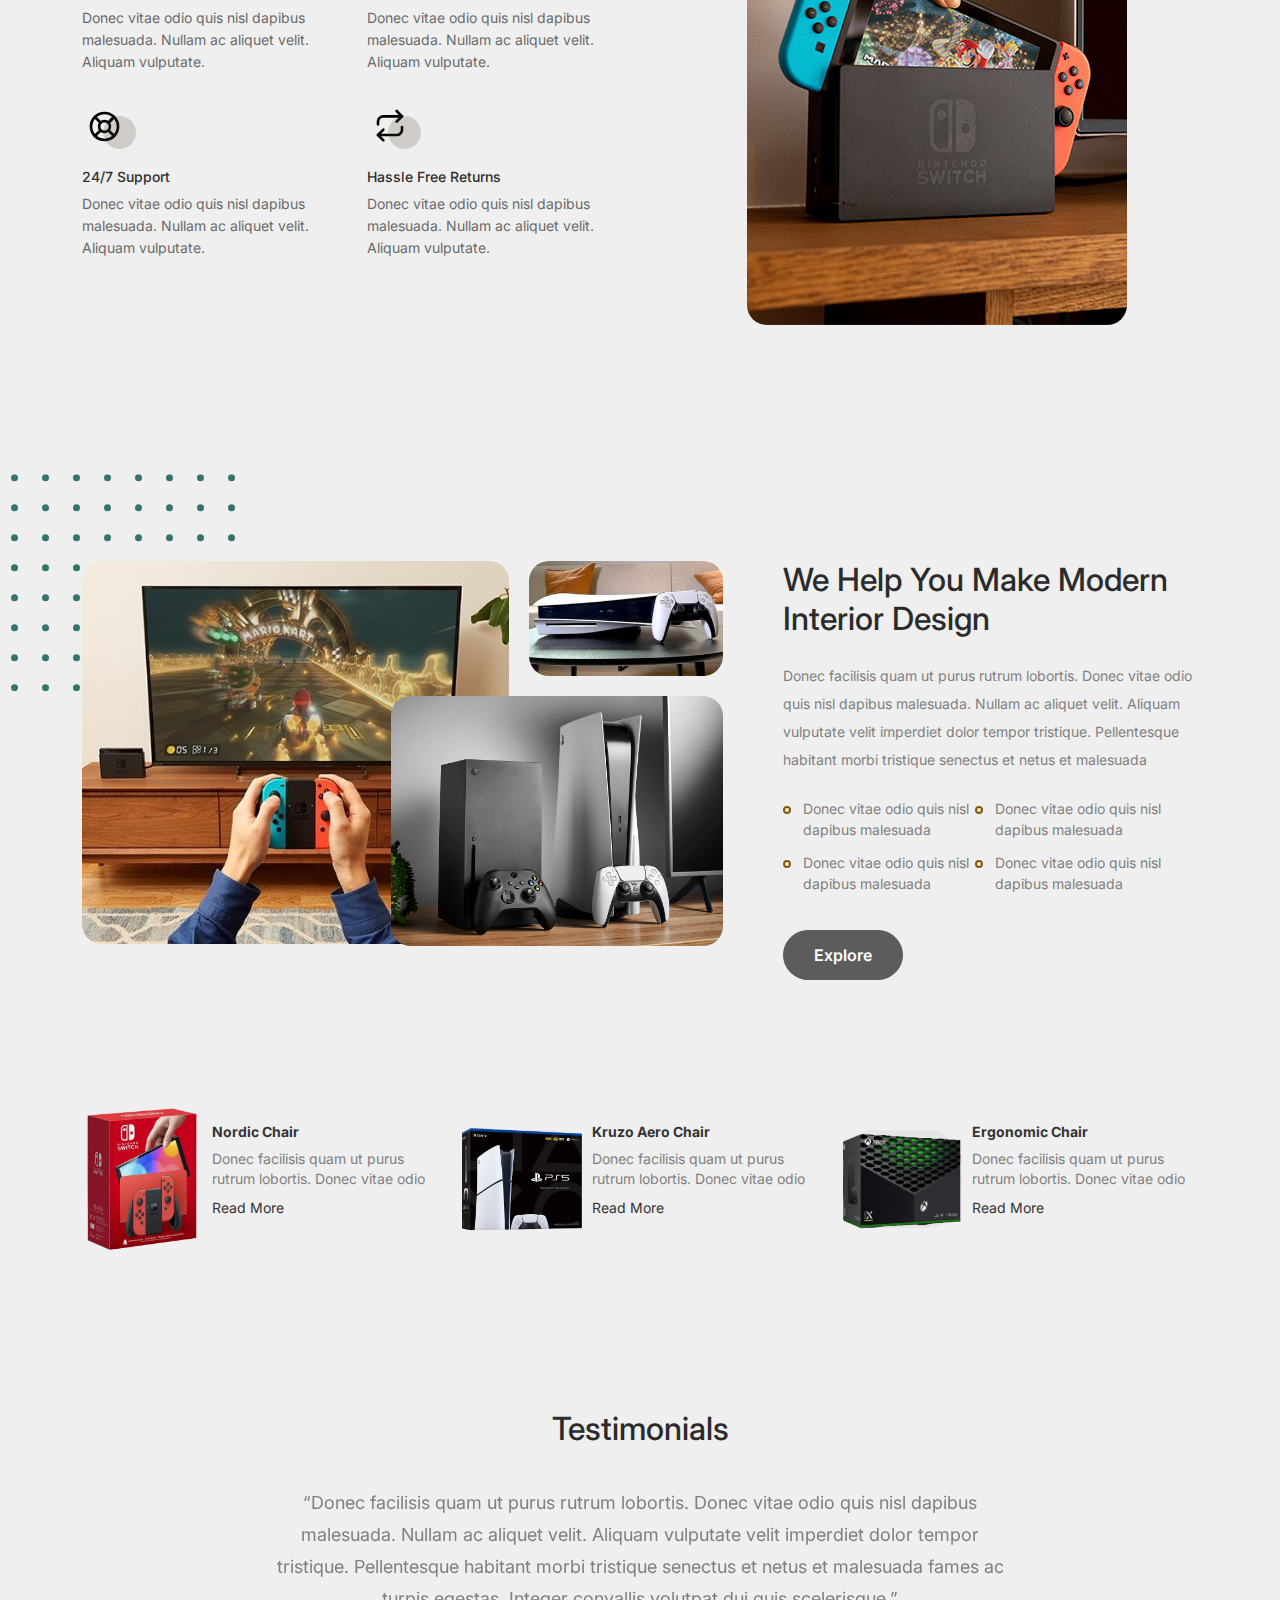
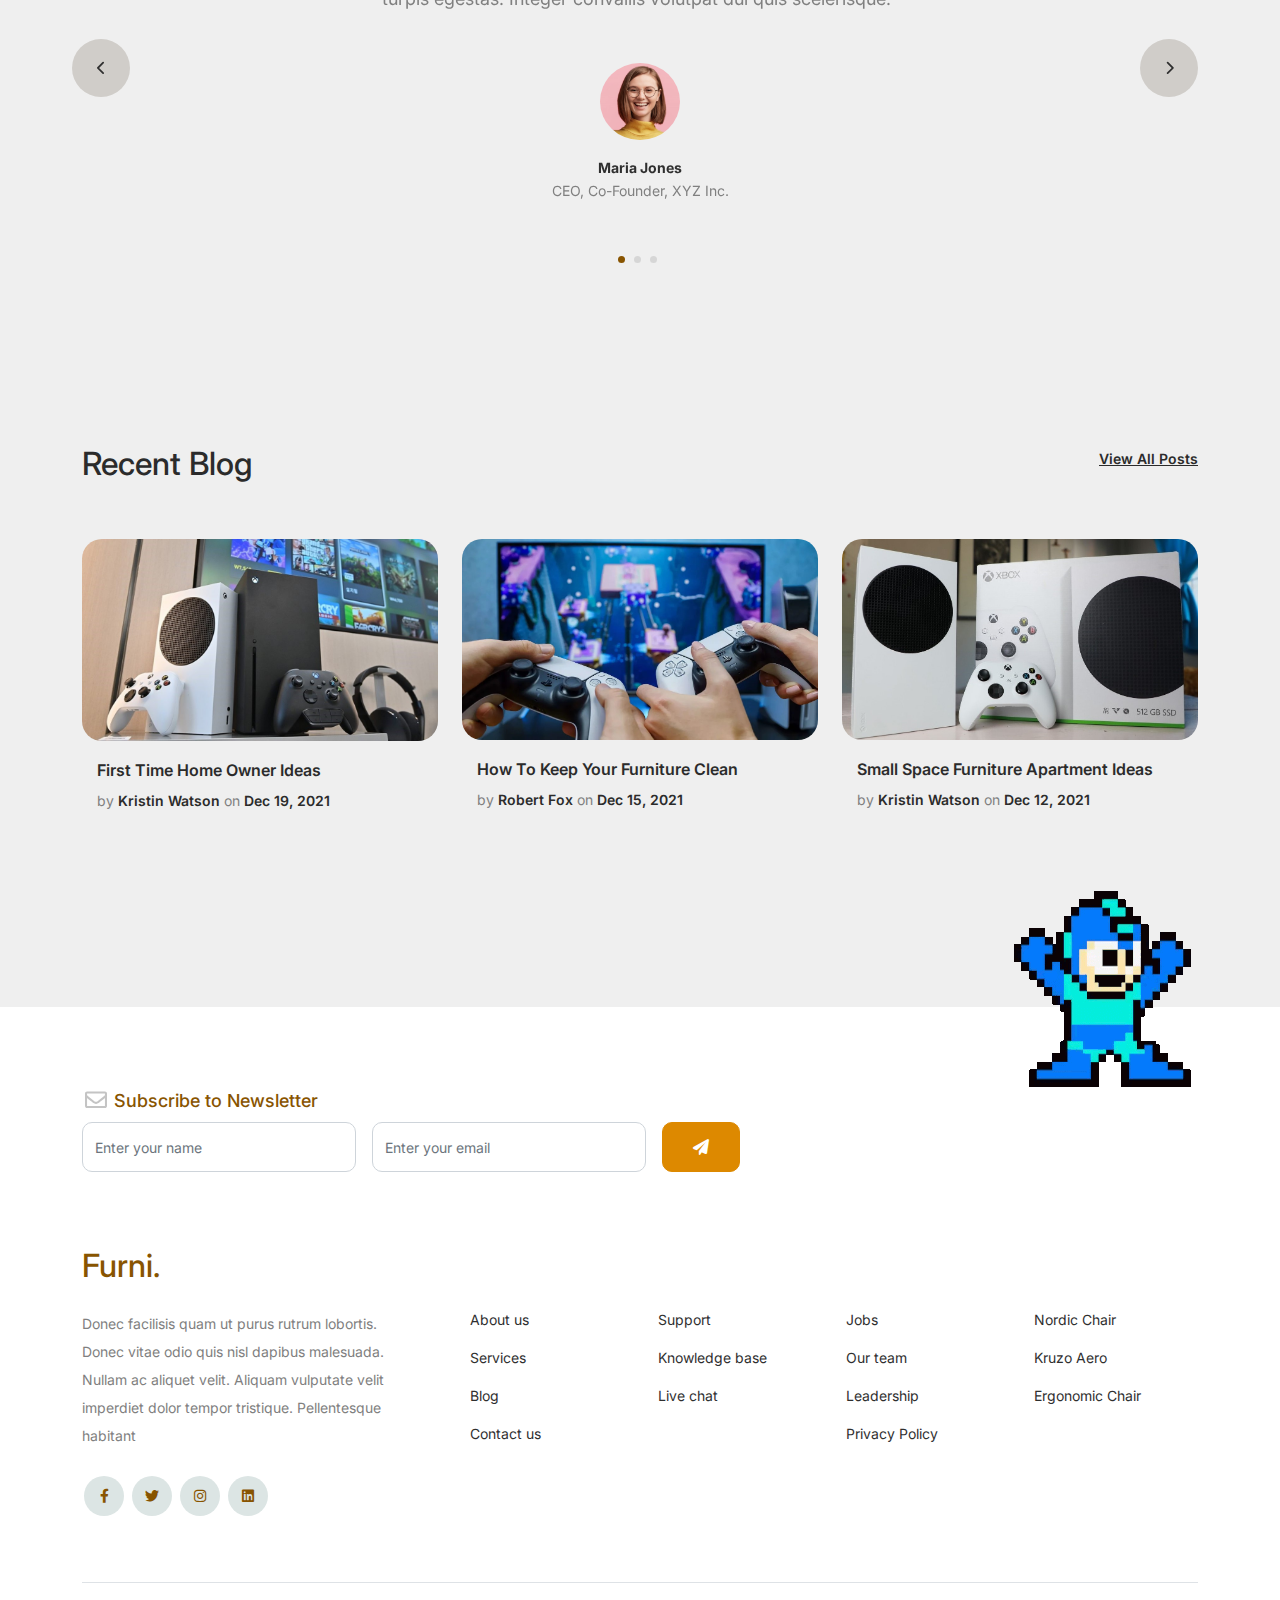
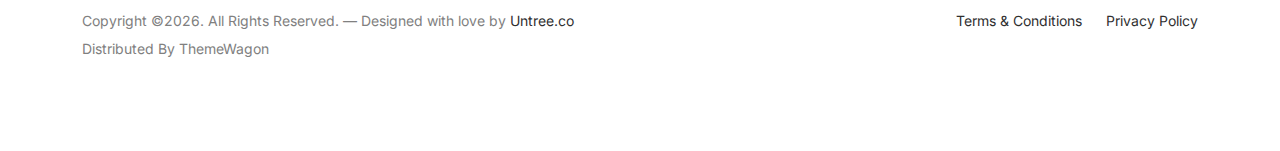
==== commit 40f0a88b: "Se cambiaron las imagenes" ====
--- a/furni-1.0.0/index.html
+++ b/furni-1.0.0/index.html
@@ -27,11 +27,11 @@
 	<body>
 
 		<!-- Start Header/Navigation -->
-		<nav class="navbar navbar navbar-expand-md navbar-light" style="background-color: #dd8900;" arial-label="Furni navigation bar">
+		<nav class="custom-navbar navbar navbar navbar-expand-md navbar-dark bg-dark" arial-label="Furni navigation bar">
 		<!--<nav class="custom-navbar navbar navbar navbar-expand-md navbar-dark bg-dark" arial-label="Furni navigation bar">-->
 
 			<div class="container">
-				<a class="navbar-brand" href="index.html">Furni<span>.</span></a>
+				<a class="navbar-brand" href="index.html">MegaVGStore<span>.</span></a>
 
 				<button class="navbar-toggler" type="button" data-bs-toggle="collapse" data-bs-target="#navbarsFurni" aria-controls="navbarsFurni" aria-expanded="false" aria-label="Toggle navigation">
 					<span class="navbar-toggler-icon"></span>
@@ -438,7 +438,7 @@
 			<div class="container relative">
 
 				<div class="sofa-img">
-					<img src="images/sofa.png" alt="Image" class="img-fluid">
+					<img src="images/megamanDance.gif" alt="Image" class="img-fluid">
 				</div>
 
 				<div class="row">
--- a/furni-1.0.0/css/style.css
+++ b/furni-1.0.0/css/style.css
@@ -1,4 +1,6 @@
-/*
+/* hero-img-wrap
+fa
+why-choose-section
 * Template Name: UntreeStore
 * Template Author: Untree.co
 * Author URI: https://untree.co/
@@ -13,25 +15,25 @@
   font-family: "Inter", sans-serif;
   font-weight: 400;
   line-height: 28px;
-  color: #6a6a6a;
+  color: #808080;
   font-size: 14px;
-  background-color: #eff2f1; }
+  background-color: #EFEFEF; }
 
 a {
   text-decoration: none;
   -webkit-transition: .3s all ease;
   -o-transition: .3s all ease;
   transition: .3s all ease;
-  color: #2f2f2f;
+  color: #2b2b2b;
   text-decoration: underline; }
   a:hover {
-    color: #2f2f2f;
+    color: #2b2b2b;
     text-decoration: none; }
   a.more {
     font-weight: 600; }
 
 .custom-navbar {
-  background: #3b5d50 !important;
+  background: #FFA500 !important;
   padding-top: 20px;
   padding-bottom: 20px; }
   .custom-navbar .navbar-brand {
@@ -96,7 +98,7 @@
         margin-right: 20px; }
 
 .hero {
-  background: #3b5d50;
+  background: #885400;
   padding: calc(4rem - 30px) 0 0rem 0; }
   @media (min-width: 768px) {
     .hero {
@@ -163,29 +165,29 @@
   padding: 12px 30px;
   border-radius: 30px;
   color: #ffffff;
-  background: #2f2f2f;
-  border-color: #2f2f2f; }
+  background: #5c5c5c;
+  border-color: #5c5c5c; }
   .btn:hover {
     color: #ffffff;
-    background: #222222;
-    border-color: #222222; }
+    background: #333333;
+    border-color: #333333; }
   .btn:active, .btn:focus {
     outline: none !important;
     -webkit-box-shadow: none;
     box-shadow: none; }
   .btn.btn-primary {
-    background: #3b5d50;
-    border-color: #3b5d50; }
+    background: #dd8900;
+    border-color: #dd8900; }
     .btn.btn-primary:hover {
-      background: #314d43;
-      border-color: #314d43; }
+      background: #885400;
+      border-color: #885400; }
   .btn.btn-secondary {
-    color: #2f2f2f;
-    background: #f9bf29;
-    border-color: #f9bf29; }
+    color: #333333;
+    background: #FFA500;
+    border-color: #FFA500; }
     .btn.btn-secondary:hover {
-      background: #f8b810;
-      border-color: #f8b810; }
+      background: #dd8900;
+      border-color: #dd8900; }
   .btn.btn-white-outline {
     background: transparent;
     border-width: 2px;
@@ -195,7 +197,7 @@
       color: #ffffff; }
 
 .section-title {
-  color: #2f2f2f; }
+  color: #2b2b2b; }
 
 .product-section {
   padding: 7rem 0; }
@@ -220,14 +222,14 @@
       font-weight: 800 !important;
       font-size: 18px !important; }
     .product-section .product-item h3, .product-section .product-item strong {
-      color: #2f2f2f;
+      color: #333333;
       text-decoration: none; }
     .product-section .product-item .icon-cross {
       position: absolute;
       width: 35px;
       height: 35px;
       display: inline-block;
-      background: #2f2f2f;
+      background: #333333;
       bottom: 15px;
       left: 50%;
       -webkit-transform: translateX(-50%);
@@ -253,7 +255,7 @@
       right: 0;
       position: absolute;
       content: "";
-      background: #dce5e4;
+      background: #e5e5e5;
       height: 0%;
       z-index: -1;
       border-radius: 10px;
@@ -299,7 +301,7 @@
       width: 33px;
       height: 33px;
       position: absolute;
-      background: rgba(59, 93, 80, 0.2);
+      background: rgba(85, 69, 49, 0.2);
       border-radius: 50%;
       right: -8px;
       bottom: 0; }
@@ -374,7 +376,7 @@
       width: 8px;
       height: 8px;
       border-radius: 50%;
-      border: 2px solid #3b5d50;
+      border: 2px solid #885400;
       position: absolute;
       left: 0;
       top: 8px; }
@@ -384,10 +386,10 @@
   .popular-product .product-item-sm h3 {
     font-size: 14px;
     font-weight: 700;
-    color: #2f2f2f; }
+    color: #333333; }
   .popular-product .product-item-sm a {
     text-decoration: none;
-    color: #2f2f2f;
+    color: #333333;
     -webkit-transition: .3s all ease;
     -o-transition: .3s all ease;
     transition: .3s all ease; }
@@ -407,7 +409,7 @@
       content: "";
       position: absolute;
       border-radius: 20px;
-      background: #dce5e4;
+      background: #e5e5e5;
       width: 98px;
       height: 98px;
       top: 50%;
@@ -456,13 +458,13 @@
       height: 58px;
       line-height: 58px;
       border-radius: 50%;
-      background: rgba(59, 93, 80, 0.1);
+      background: rgba(85, 69, 49, 0.2);
       color: #2f2f2f;
       -webkit-transition: .3s all ease;
       -o-transition: .3s all ease;
       transition: .3s all ease; }
       .testimonial-slider-wrap #testimonial-nav > span:hover {
-        background: #3b5d50;
+        background: #885400;
         color: #ffffff; }
     .testimonial-slider-wrap #testimonial-nav .prev {
       left: -10px; }
@@ -502,7 +504,7 @@
         transition: .3s all ease;
         background-color: #d6d6d6; }
       .testimonial-slider-wrap .tns-nav button:hover:before, .testimonial-slider-wrap .tns-nav button.tns-nav-active:before {
-        background-color: #3b5d50; }
+        background-color: #885400; }
 
 .before-footer-section {
   padding: 7rem 0 12rem 0 !important; }
@@ -559,7 +561,7 @@
     .footer-section .subscription-form h3 {
       font-size: 18px;
       font-weight: 500;
-      color: #3b5d50; }
+      color: #885400; }
     .footer-section .subscription-form .form-control {
       height: 50px;
       border-radius: 10px;
@@ -568,7 +570,7 @@
         outline: none;
         -webkit-box-shadow: none;
         box-shadow: none;
-        border-color: #3b5d50;
+        border-color: #885400;
         -webkit-box-shadow: 0 1px 4px 0 rgba(0, 0, 0, 0.2);
         box-shadow: 0 1px 4px 0 rgba(0, 0, 0, 0.2); }
       .footer-section .subscription-form .form-control::-webkit-input-placeholder {
@@ -599,7 +601,7 @@
     font-size: 32px;
     font-weight: 500;
     text-decoration: none;
-    color: #3b5d50; }
+    color: #885400; }
   .footer-section .custom-social li {
     margin: 2px;
     display: inline-block; }
@@ -610,10 +612,10 @@
       line-height: 40px;
       display: inline-block;
       background: #dce5e4;
-      color: #3b5d50;
+      color: #885400;
       border-radius: 50%; }
       .footer-section .custom-social li a:hover {
-        background: #3b5d50;
+        background: #885400;
         color: #ffffff; }
   .footer-section .border-top {
     border-color: #dce5e4; }
@@ -631,7 +633,7 @@
     outline: none;
     -webkit-box-shadow: none;
     box-shadow: none;
-    border-color: #3b5d50;
+    border-color: #885400;
     -webkit-box-shadow: 0 1px 4px 0 rgba(0, 0, 0, 0.2);
     box-shadow: 0 1px 4px 0 rgba(0, 0, 0, 0.2); }
   .form-control::-webkit-input-placeholder {
@@ -653,7 +655,7 @@
     height: 50px;
     line-height: 50px;
     text-align: center;
-    background: #3b5d50;
+    background: #885400;
     margin-right: 20px;
     color: #ffffff; }
 
@@ -679,7 +681,7 @@
     vertical-align: middle;
     color: rgba(0, 0, 0, 0.8); }
   .site-blocks-table tbody tr:first-child td {
-    border-top: 1px solid #3b5d50 !important; }
+    border-top: 1px solid #885400 !important; }
   .site-blocks-table .btn {
     background: none !important;
     color: #000000;
@@ -697,15 +699,15 @@
   border-radius: 10px !important; }
 
 .text-primary {
-  color: #3b5d50 !important; }
+  color: #885400 !important; }
 
 .thankyou-icon {
   position: relative;
-  color: #3b5d50; }
+  color: #885400; }
   .thankyou-icon:before {
     position: absolute;
     content: "";
     width: 50px;
     height: 50px;
     border-radius: 50%;
-    background: rgba(59, 93, 80, 0.2); }
+    background: rgba(85, 69, 49, 0.2); }
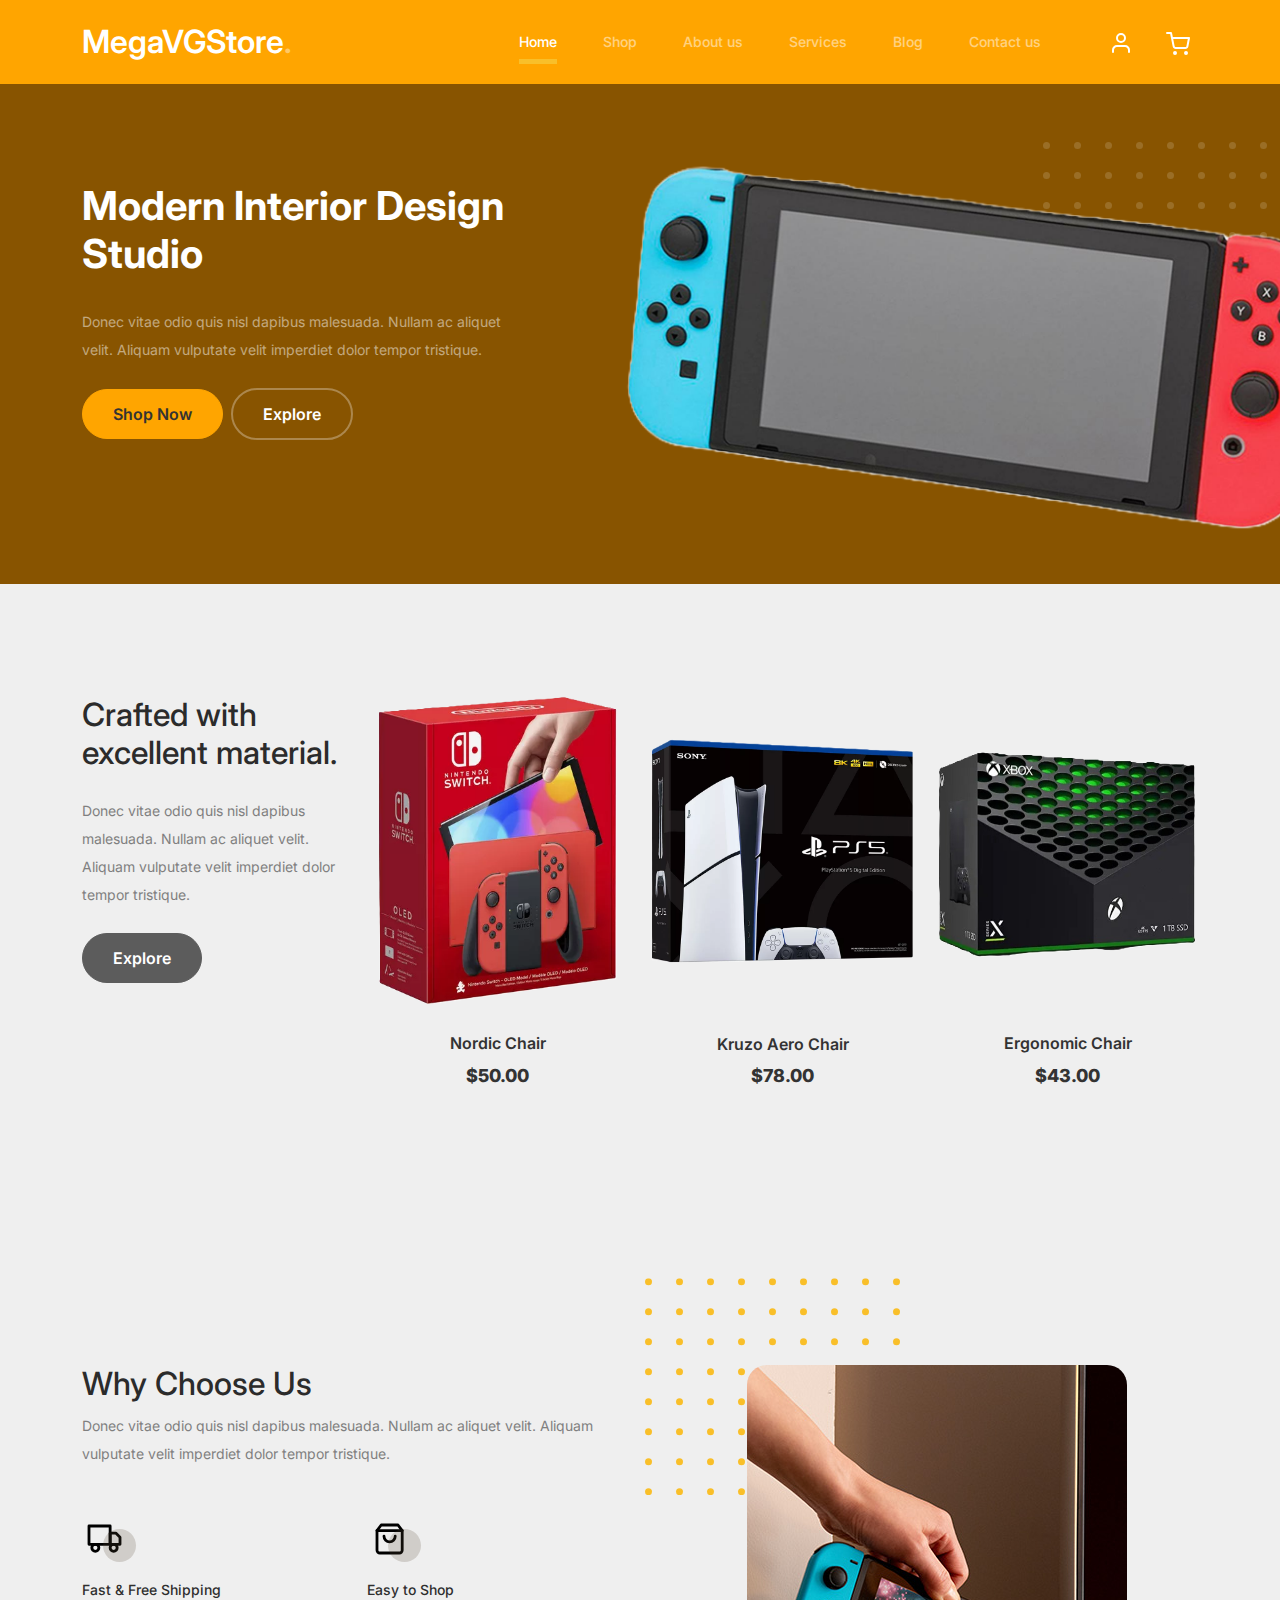
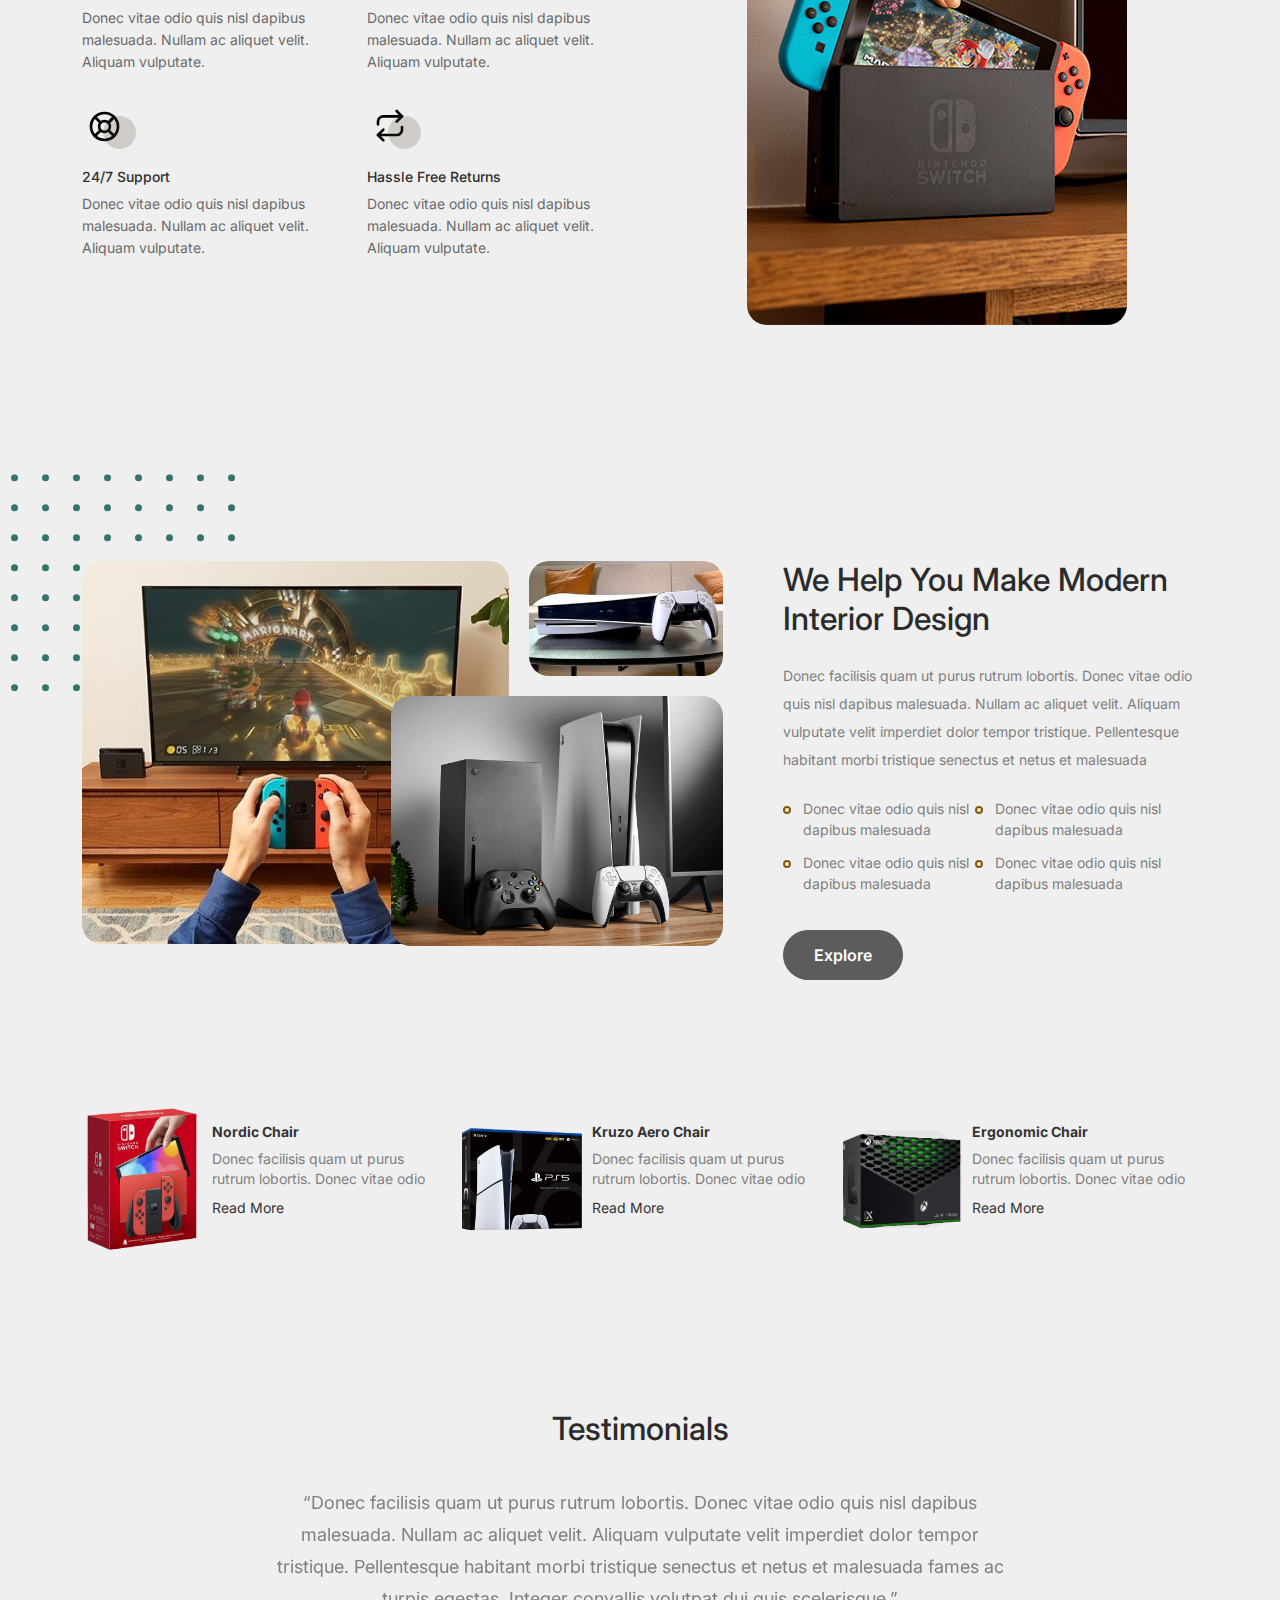
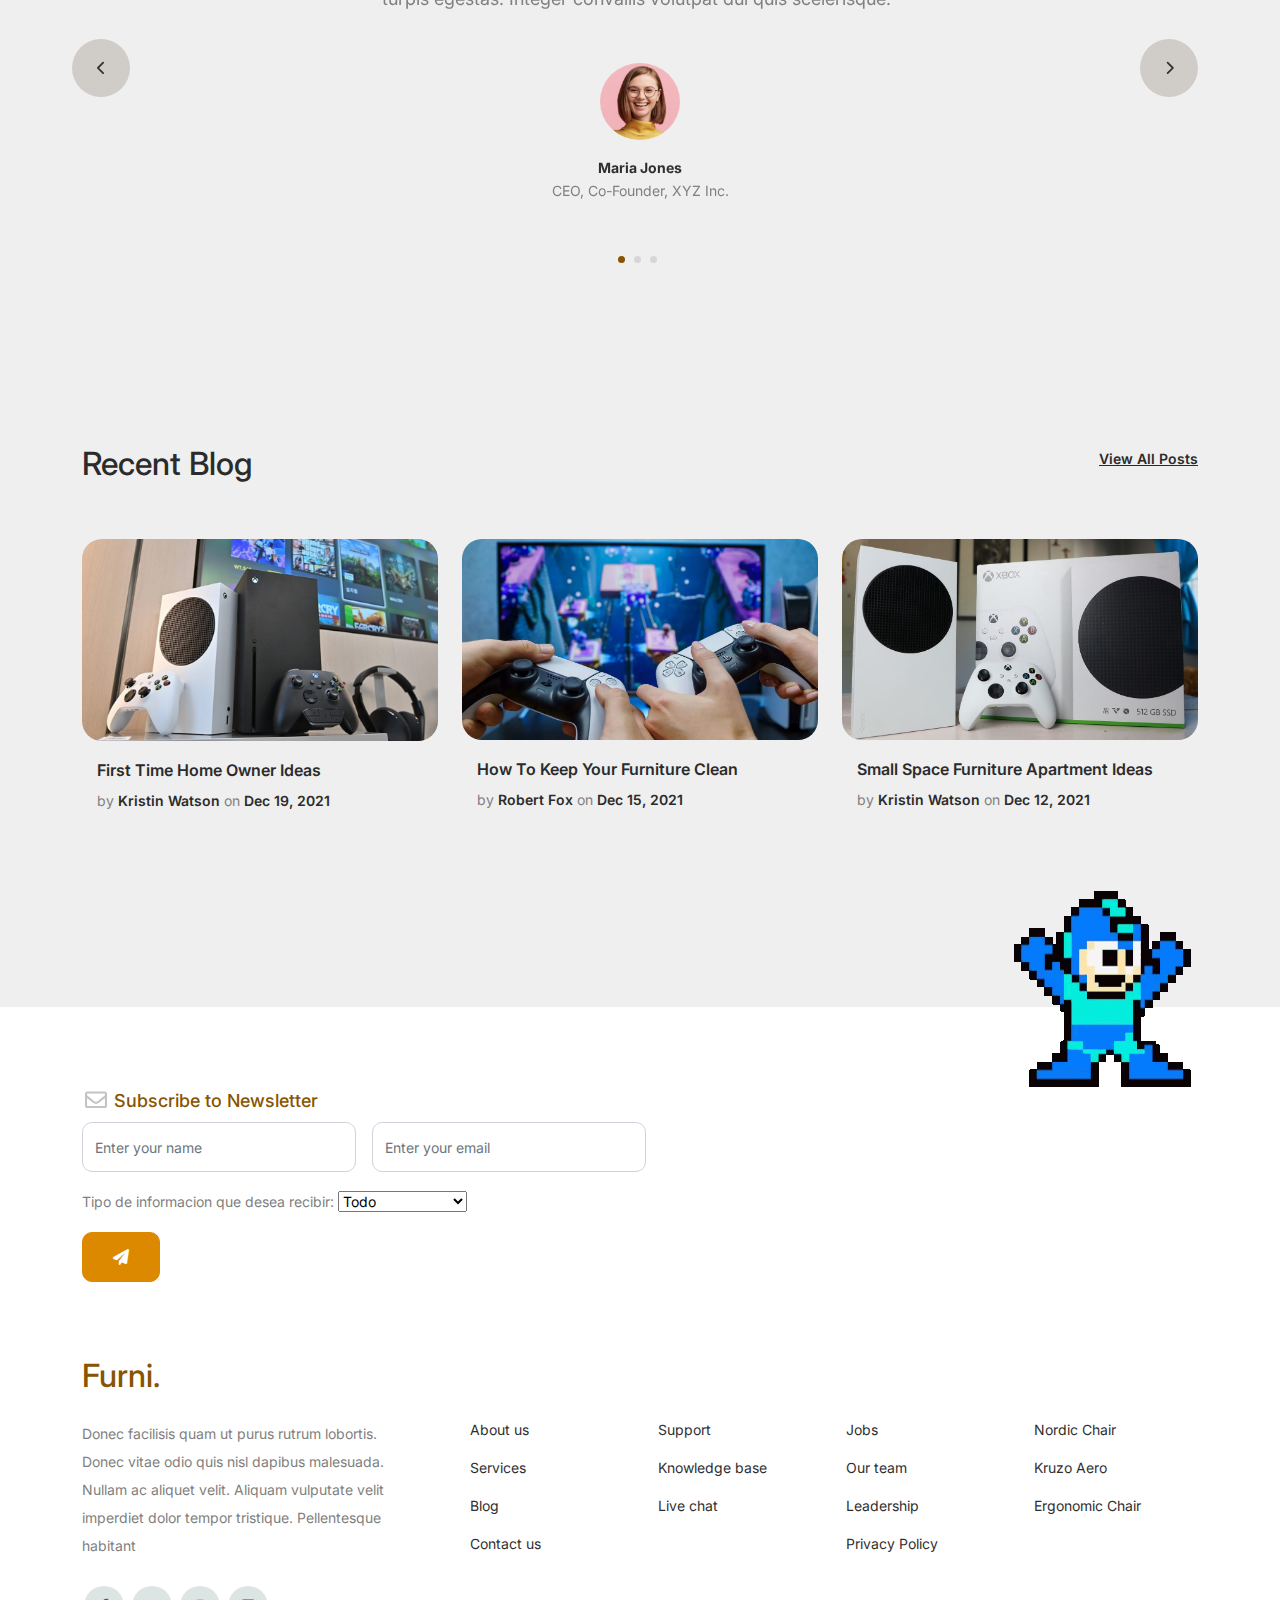
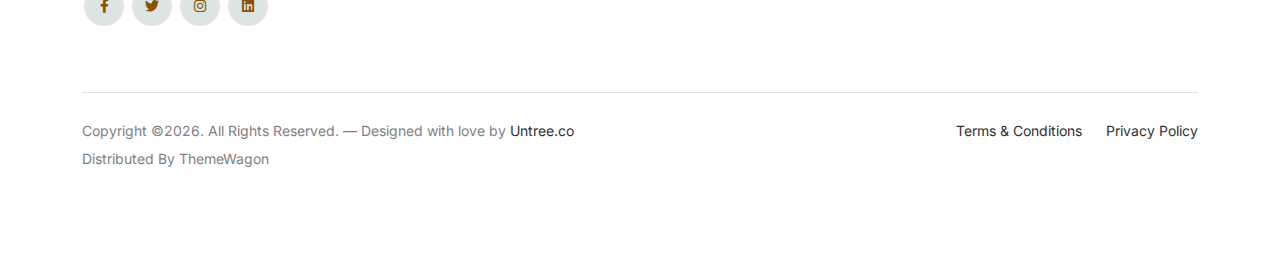
==== commit baf7164a: "se actualizo el formulario y main.js" ====
--- a/furni-1.0.0/index.html
+++ b/furni-1.0.0/index.html
@@ -446,12 +446,20 @@
 						<div class="subscription-form">
 							<h3 class="d-flex align-items-center"><span class="me-1"><img src="images/envelope-outline.svg" alt="Image" class="img-fluid"></span><span>Subscribe to Newsletter</span></h3>
 
-							<form action="#" class="row g-3">
+							<form action="#" class="row g-3" id ='formulario'>
 								<div class="col-auto">
-									<input type="text" class="form-control" placeholder="Enter your name">
+									<input type="text" class="form-control" placeholder="Enter your name" id="nombre">
 								</div>
 								<div class="col-auto">
-									<input type="email" class="form-control" placeholder="Enter your email">
+									<input type="email" class="form-control" placeholder="Enter your email" id="correo">
+								</div>
+								<div>
+									<label for="tipo">Tipo de informacion que desea recibir:</label>
+									<select id="tipo" name="tipo">
+										<option value="Todo">Todo</option>
+										<option value="Descuentos">Descuentos</option>
+										<option value="NuevoProducto">Nuevo Producto</option>
+									</select>
 								</div>
 								<div class="col-auto">
 									<button class="btn btn-primary">
--- a/furni-1.0.0/css/style.css
+++ b/furni-1.0.0/css/style.css
@@ -1,5 +1,5 @@
 /* hero-img-wrap
-fa
+subscription-form
 why-choose-section
 * Template Name: UntreeStore
 * Template Author: Untree.co
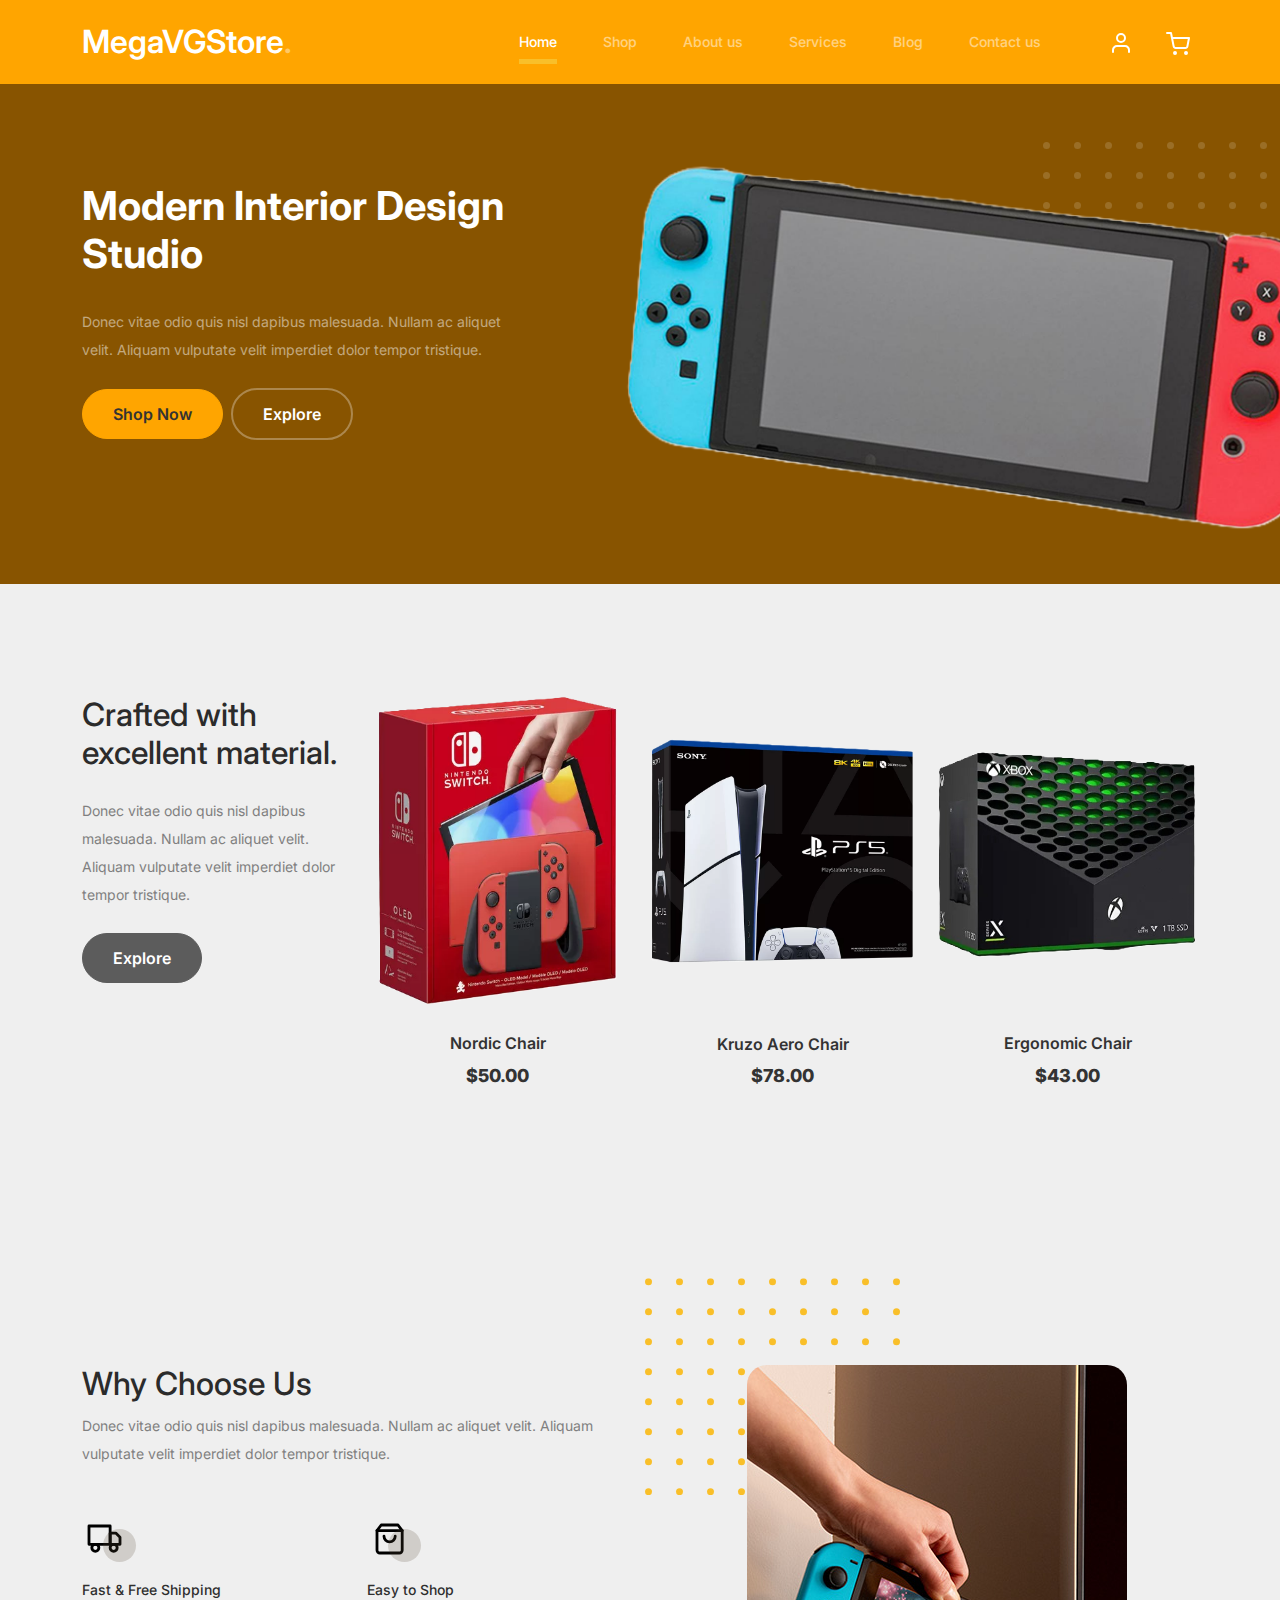
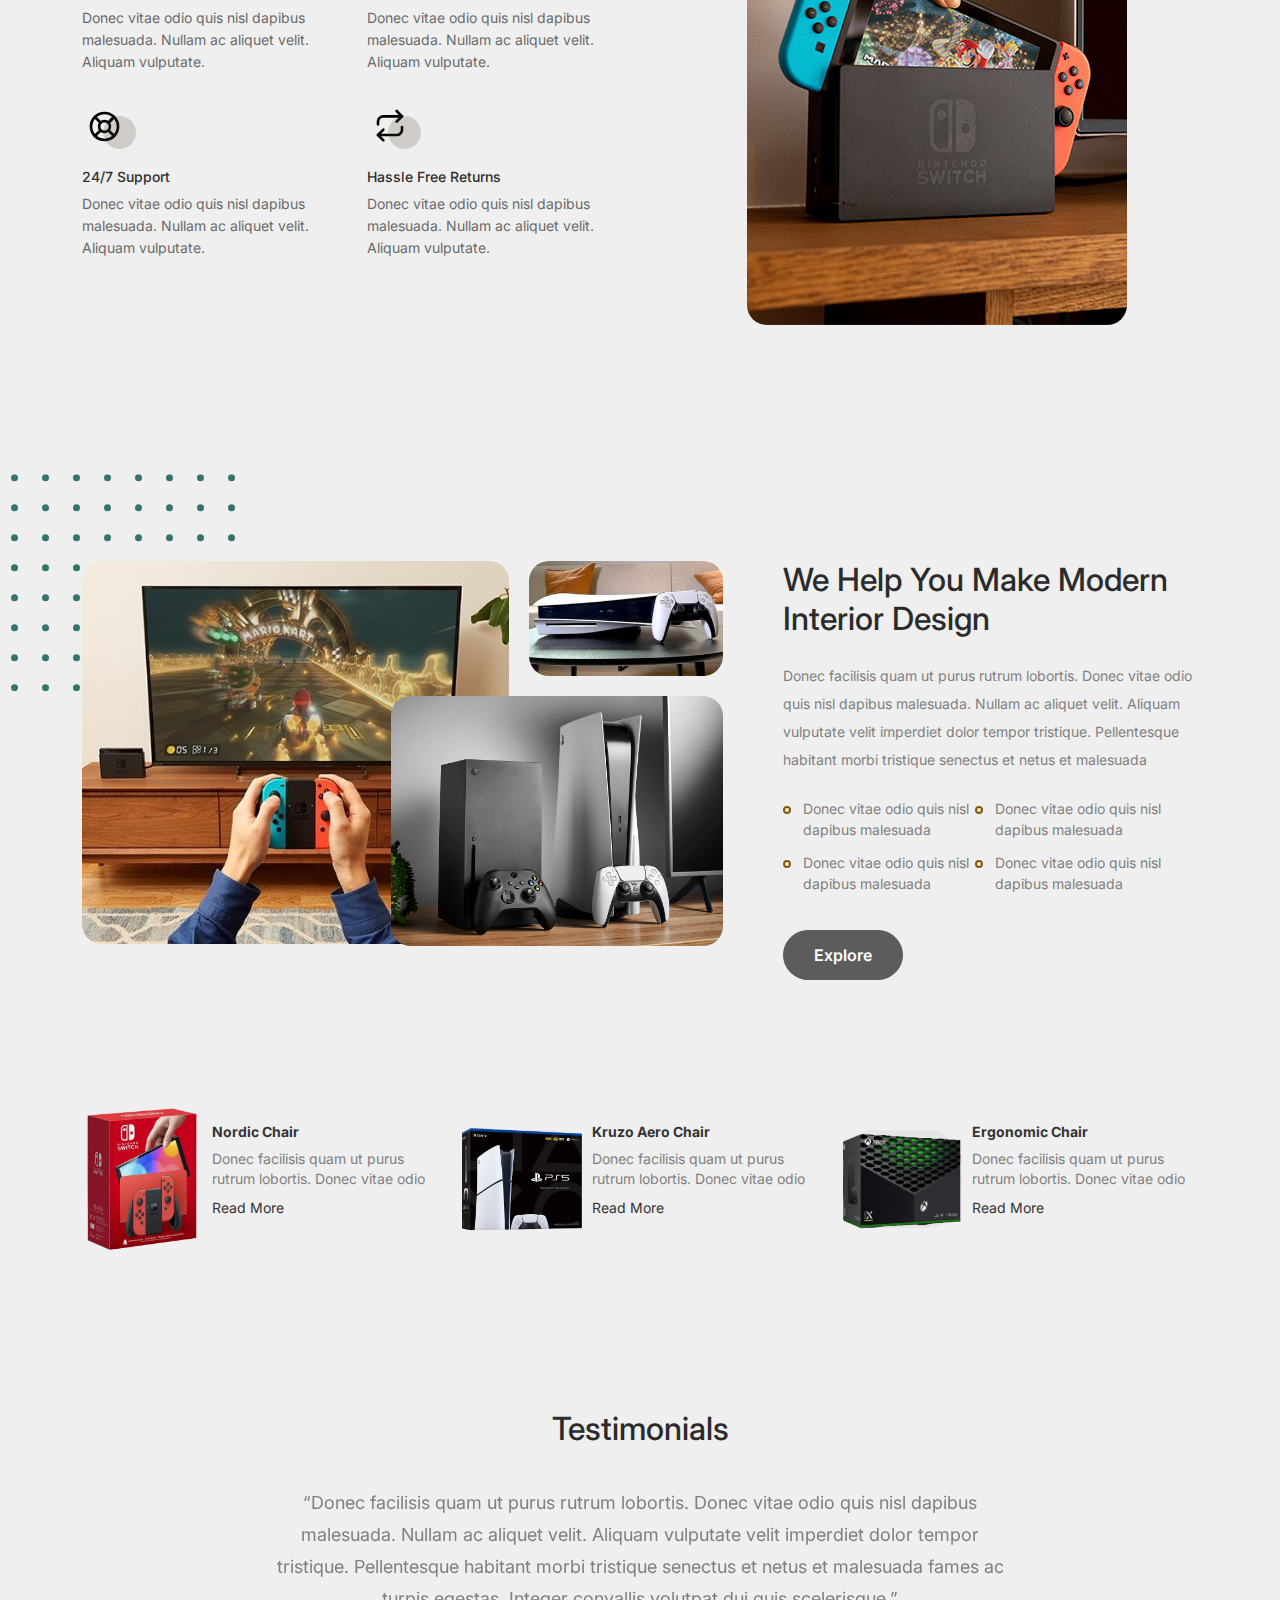
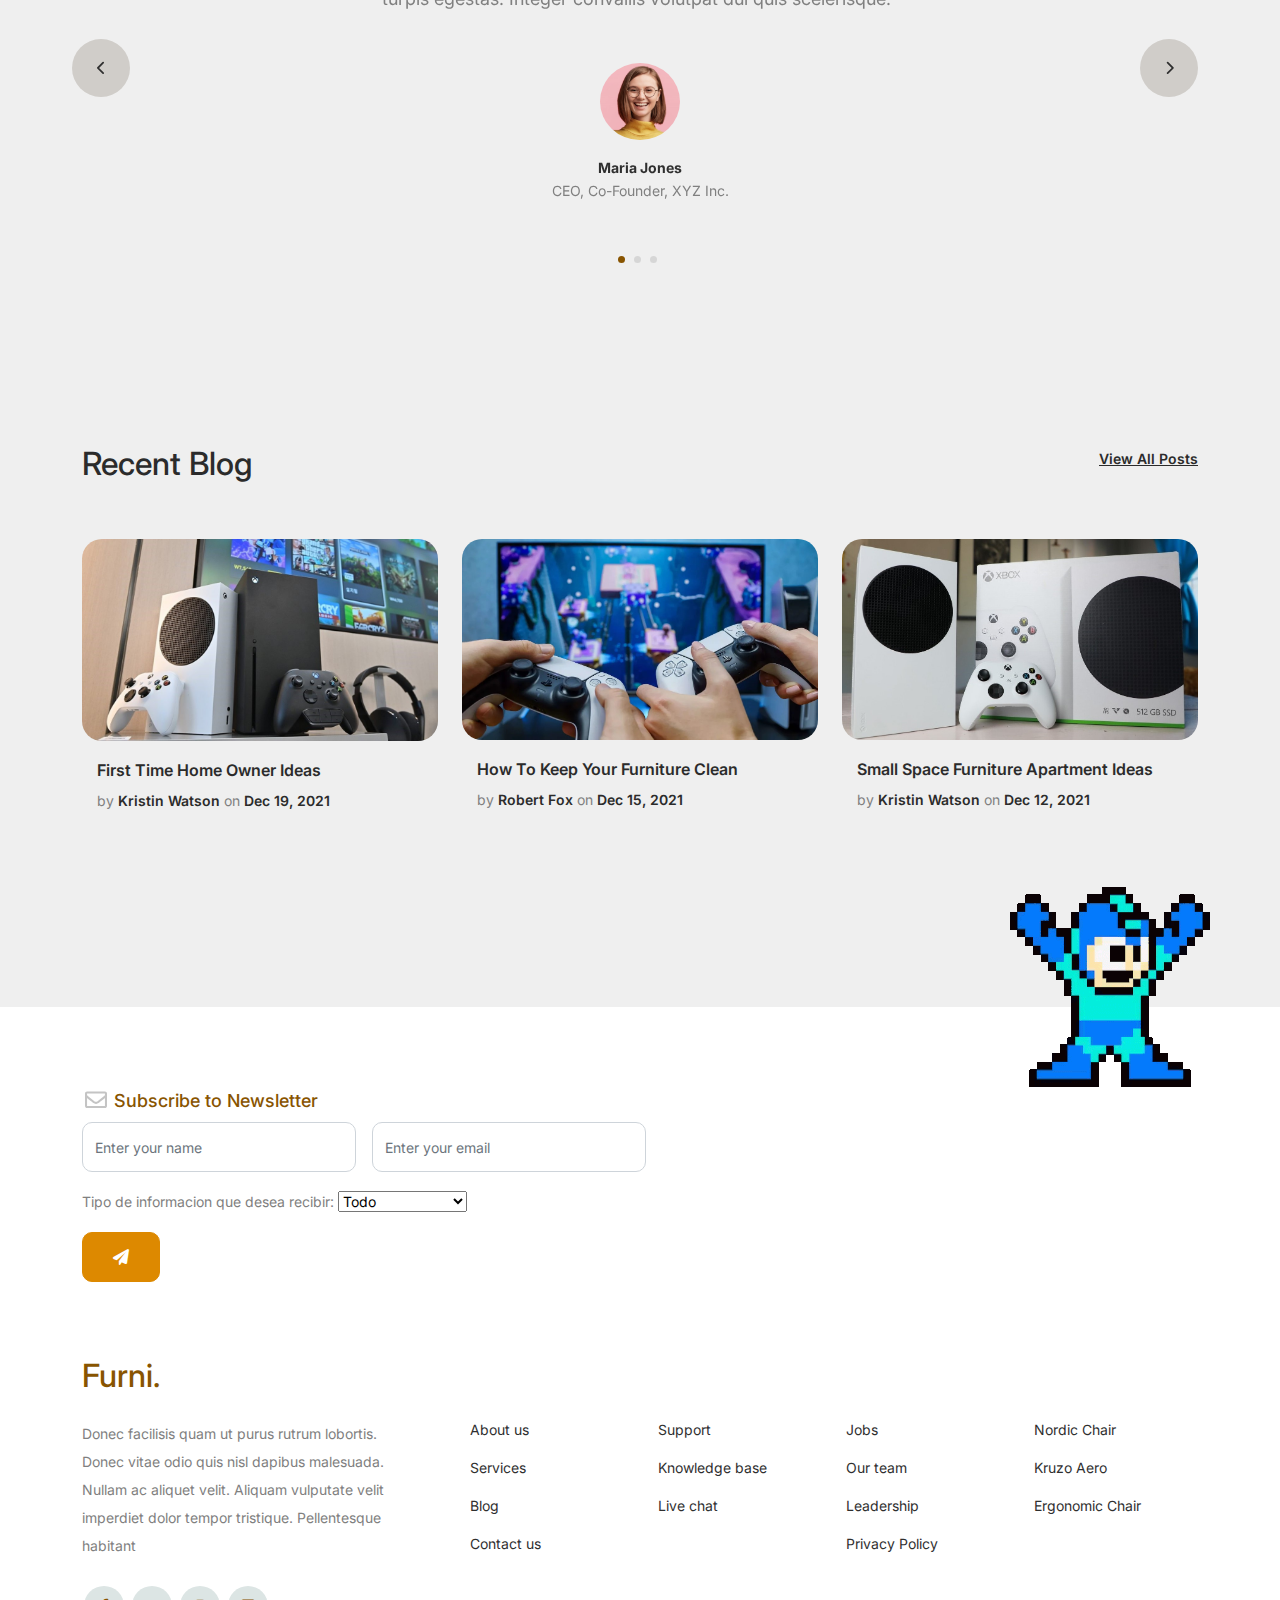
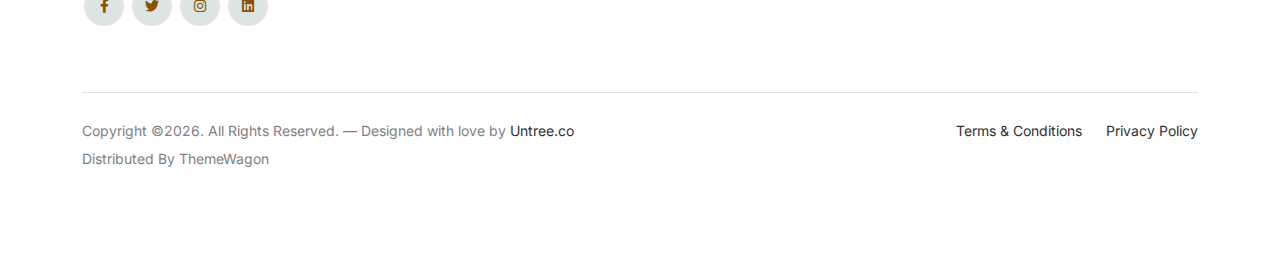
==== commit c5c010d1: "se conecto la base de datos al formulario" ====
--- a/furni-1.0.0/index.html
+++ b/furni-1.0.0/index.html
@@ -544,8 +544,7 @@
 
 			</div>
 		</footer>
-		<!-- End Footer Section -->	
-
+		<!-- End Footer Section -->
 
 		<script src="js/bootstrap.bundle.min.js"></script>
 		<script src="js/tiny-slider.js"></script>
--- a/furni-1.0.0/css/style.css
+++ b/furni-1.0.0/css/style.css
@@ -1,6 +1,7 @@
 /* hero-img-wrap
 subscription-form
 why-choose-section
+https://proyecto02-49e35-default-rtdb.firebaseio.com/collection.json
 * Template Name: UntreeStore
 * Template Author: Untree.co
 * Author URI: https://untree.co/
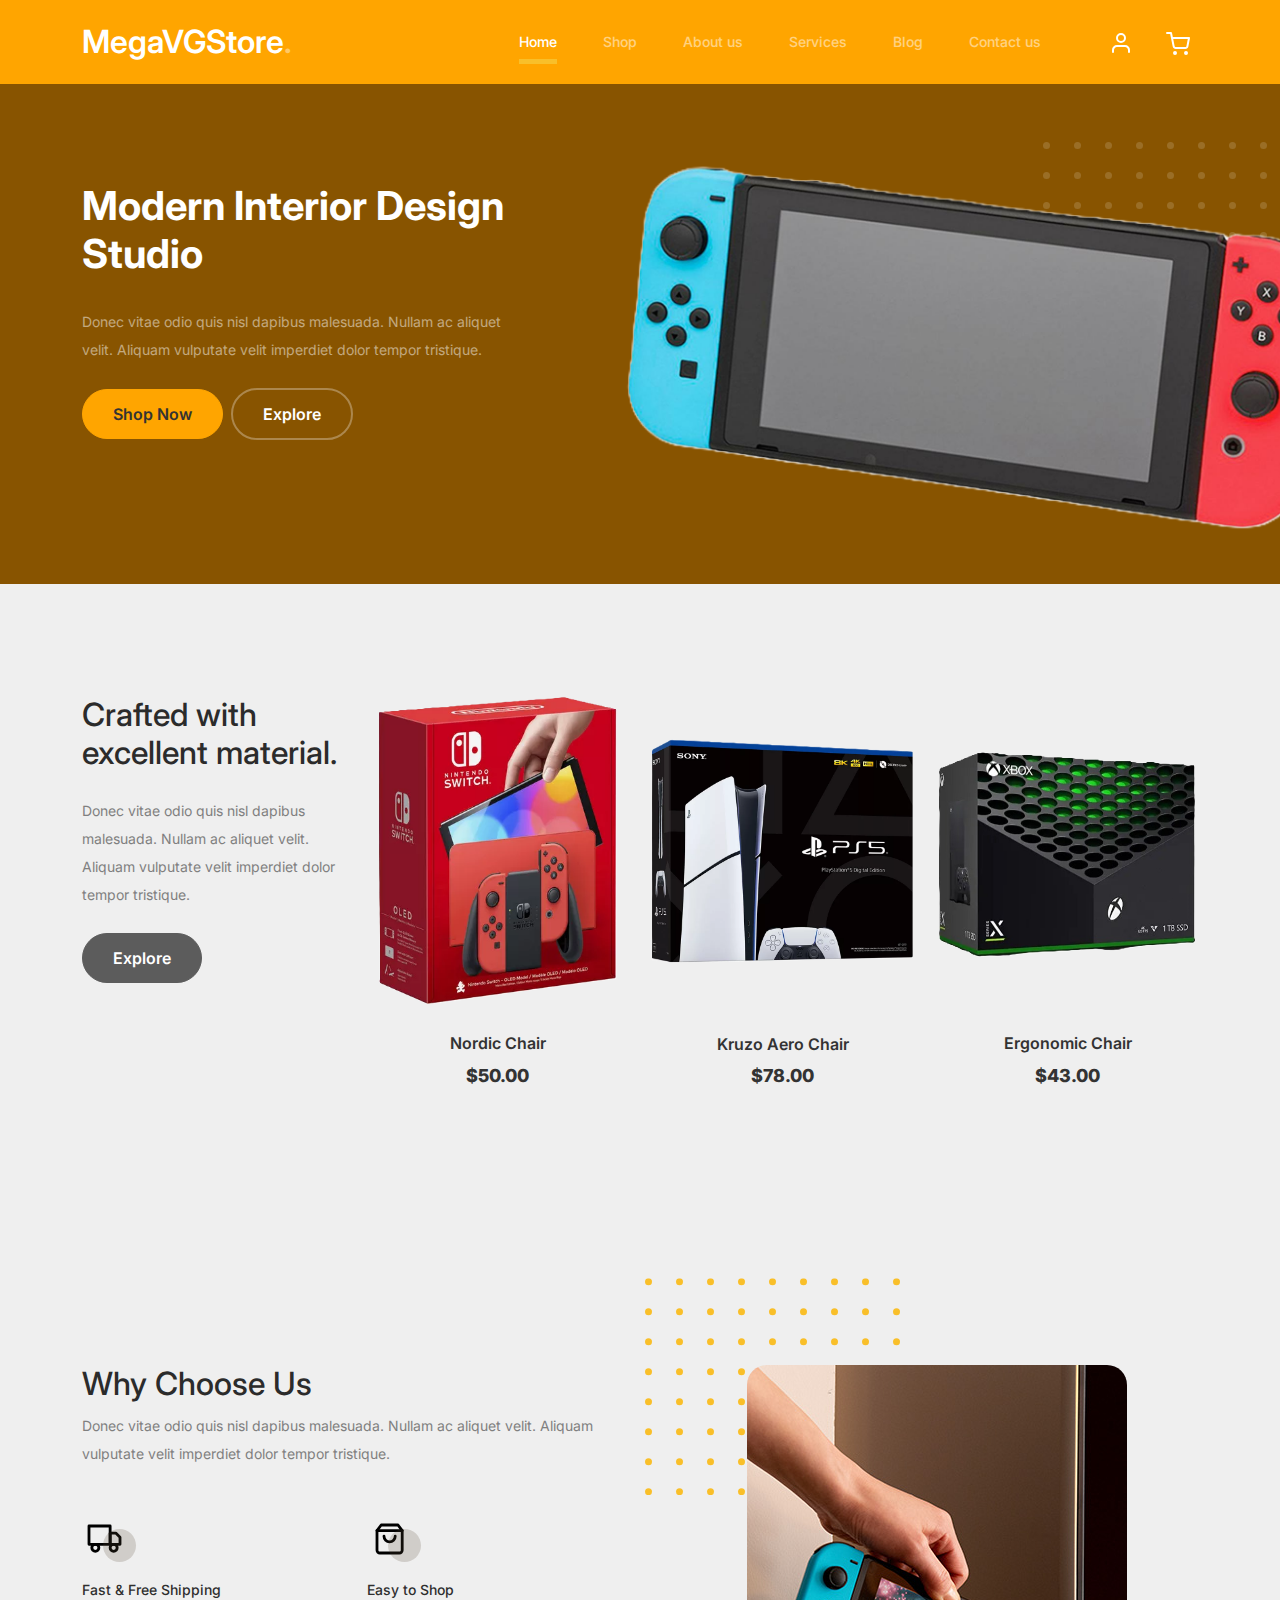
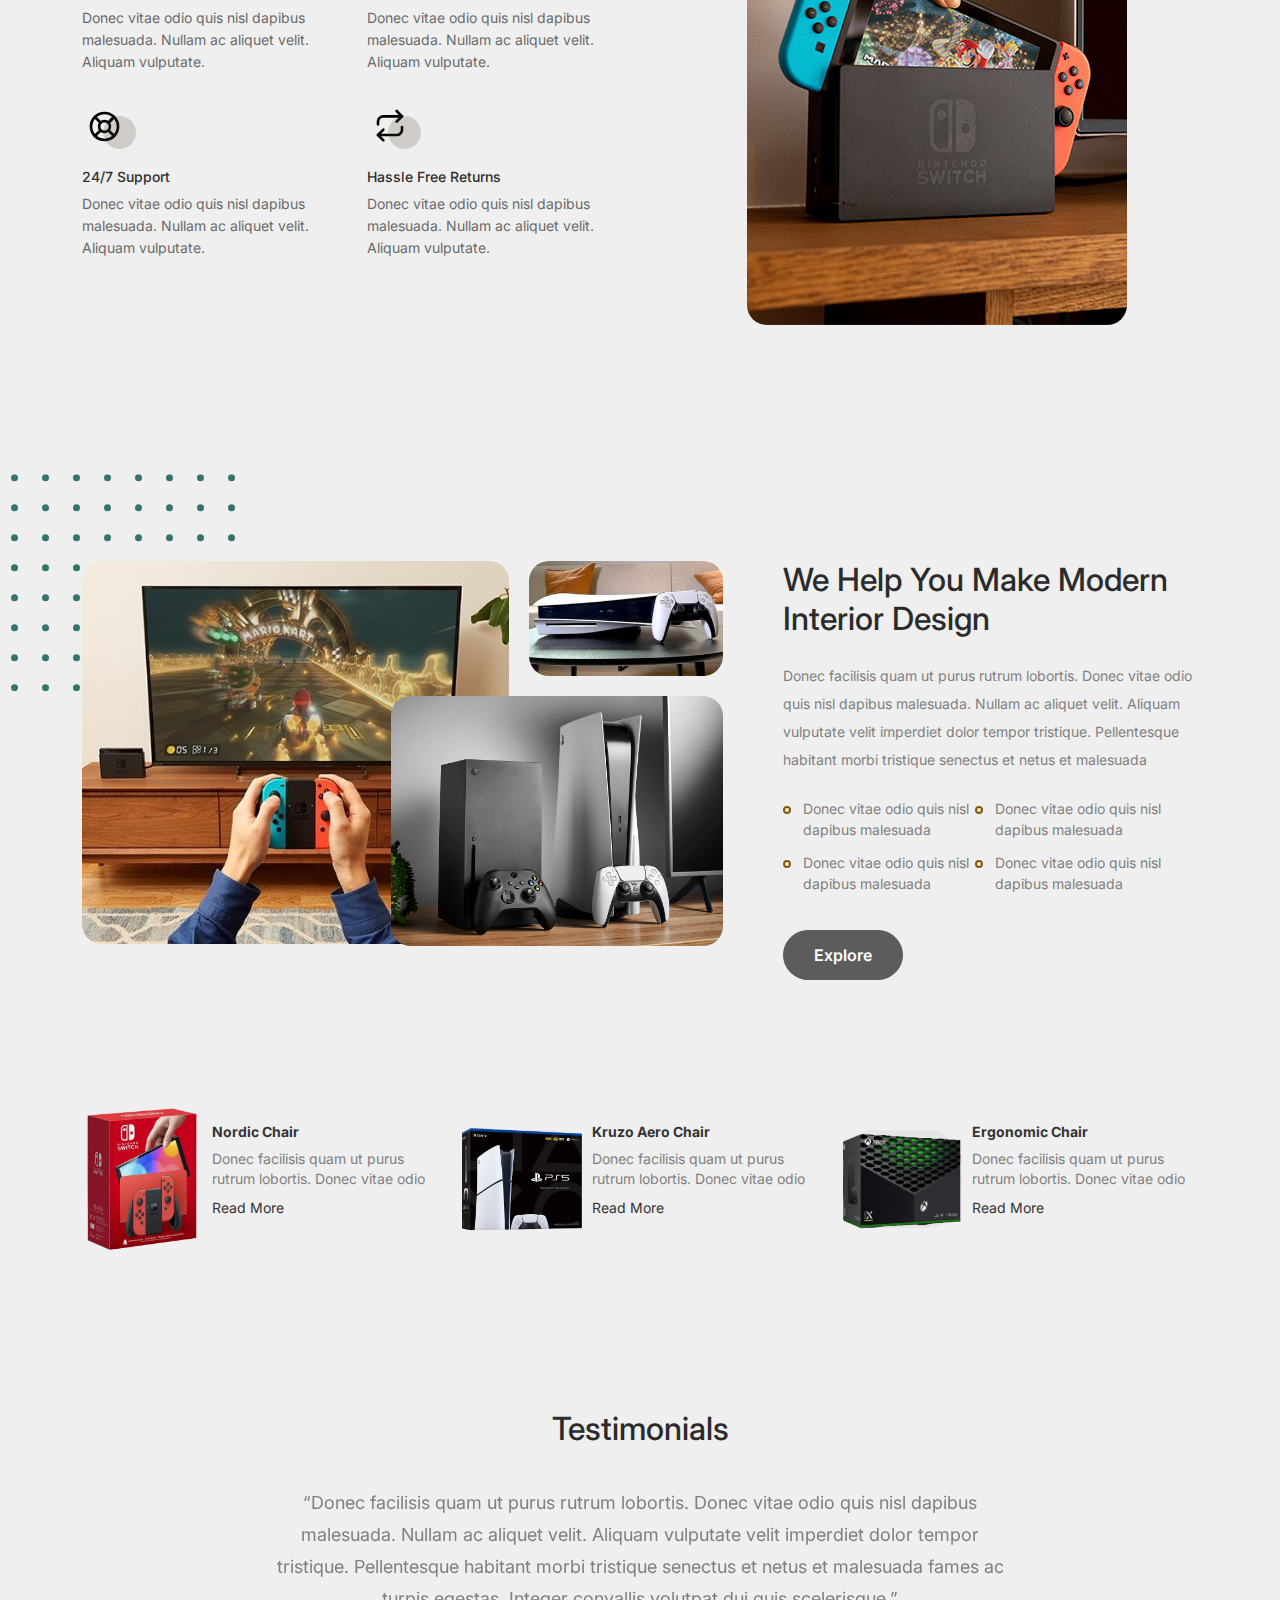
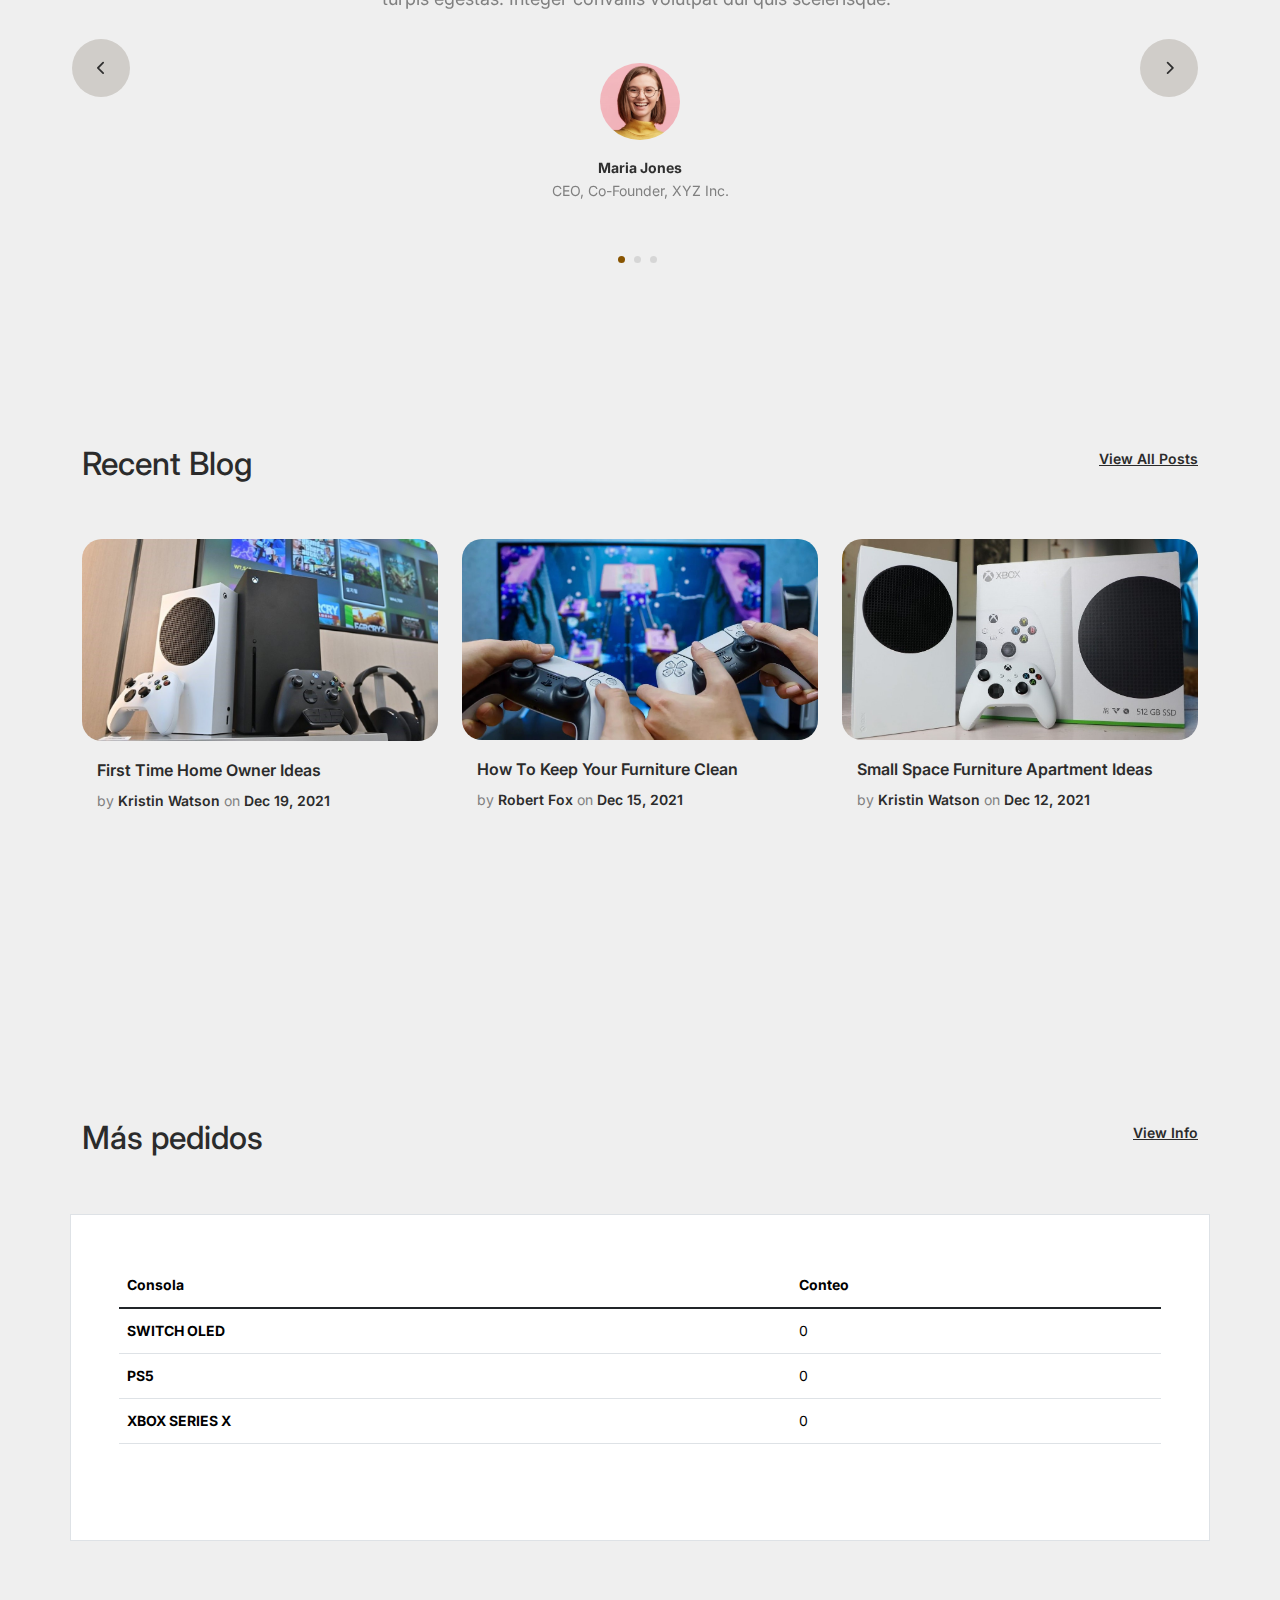
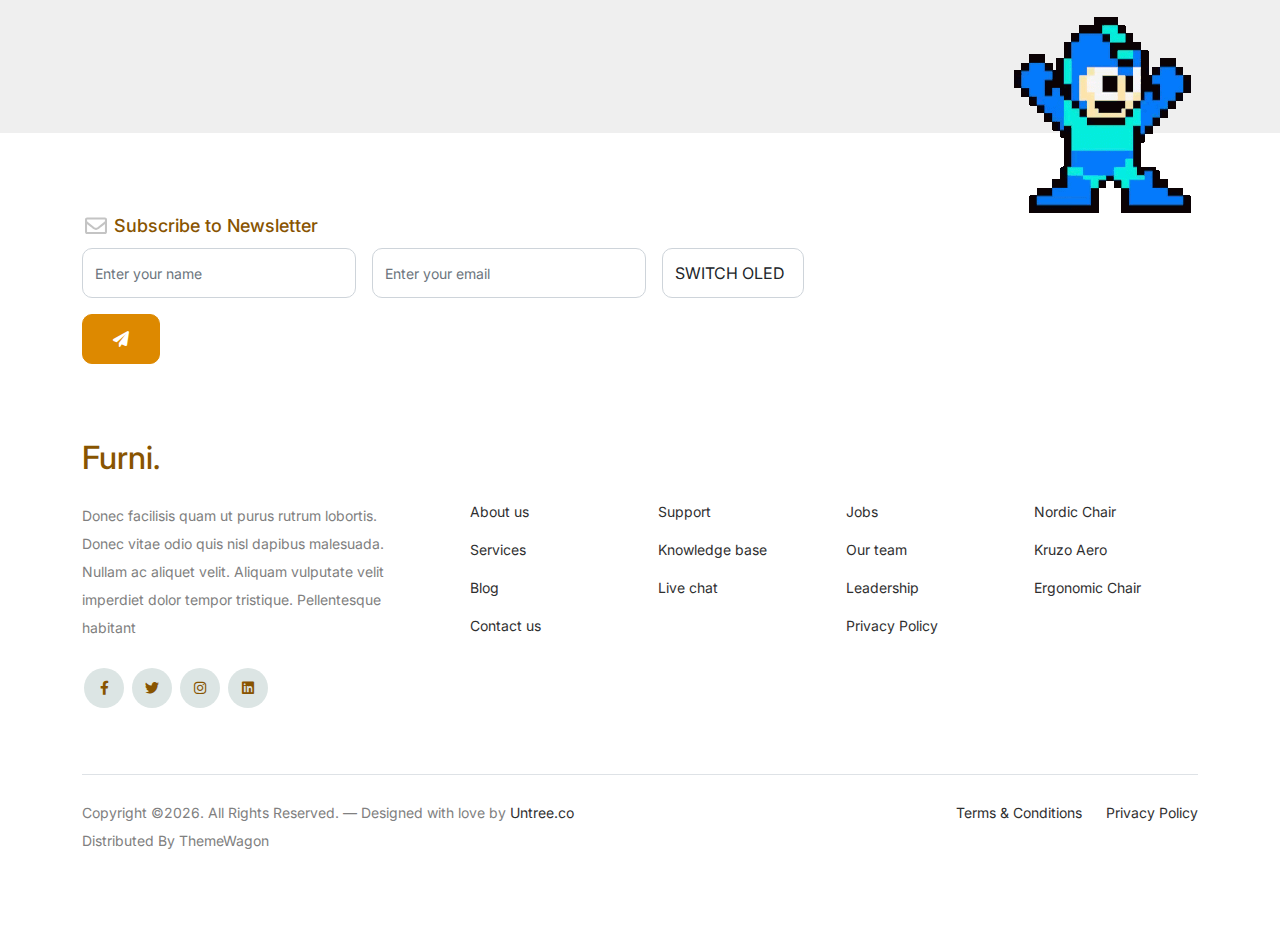
==== commit b9fe9ef5: "actualizacion" ====
--- a/furni-1.0.0/index.html
+++ b/furni-1.0.0/index.html
@@ -390,8 +390,9 @@
 					</div>
 				</div>
 
+				
+
 				<div class="row">
-
 					<div class="col-12 col-sm-6 col-md-4 mb-4 mb-md-0">
 						<div class="post-entry">
 							<a href="#" class="post-thumbnail"><img src="images/post-1.jpg" alt="Image" class="img-fluid"></a>
@@ -427,11 +428,50 @@
 							</div>
 						</div>
 					</div>
-
-				</div>
-			</div>
-		</div>
-		<!-- End Blog Section -->	
+				</div>
+			</div>
+		</div>
+		<!-- End Blog Section -->
+
+		<!-- Start tabla -->
+		<div id="resultados" class="blog-section">
+			<div class="container">
+				<div class="row mb-5">
+					<div class="col-md-6">
+						<h2 class="section-title">Más pedidos</h2>
+					</div>
+					<div class="col-md-6 text-start text-md-end">
+						<a href="#" class="more">View Info</a>
+					</div>
+				</div>
+
+				<div class="row">
+					<div class="p-3 p-lg-5 border bg-white">
+						<table class="table site-block-order-table mb-5">
+							<thead>
+								<th>Consola</th>
+								<th>Conteo</th>
+							</thead>
+							<tbody id="tablebody">
+								<tr>
+									<th>SWITCH OLED</th>
+									<td>0</td>
+								</tr>
+								<tr>
+									<th>PS5</th>
+									<td>0</td>
+								</tr>
+								<tr>
+									<th>XBOX SERIES X</th>
+									<td>0</td>
+								</tr>
+							</tbody>
+						</table>
+					</div>
+				</div>
+			</div>
+		</div>
+		<!-- End tabla -->
 
 		<!-- Start Footer Section -->
 		<footer class="footer-section">
@@ -453,12 +493,11 @@
 								<div class="col-auto">
 									<input type="email" class="form-control" placeholder="Enter your email" id="correo">
 								</div>
-								<div>
-									<label for="tipo">Tipo de informacion que desea recibir:</label>
-									<select id="tipo" name="tipo">
-										<option value="Todo">Todo</option>
-										<option value="Descuentos">Descuentos</option>
-										<option value="NuevoProducto">Nuevo Producto</option>
+								<div class="col-auto">
+									<select id="consola" name="consola" class="form-control">
+										<option value="SWITCH_OLED">SWITCH OLED</option>
+										<option value="PS5">PS5</option>
+										<option value="XBOX_SERIES_X">XBOX SERIES X</option>
 									</select>
 								</div>
 								<div class="col-auto">
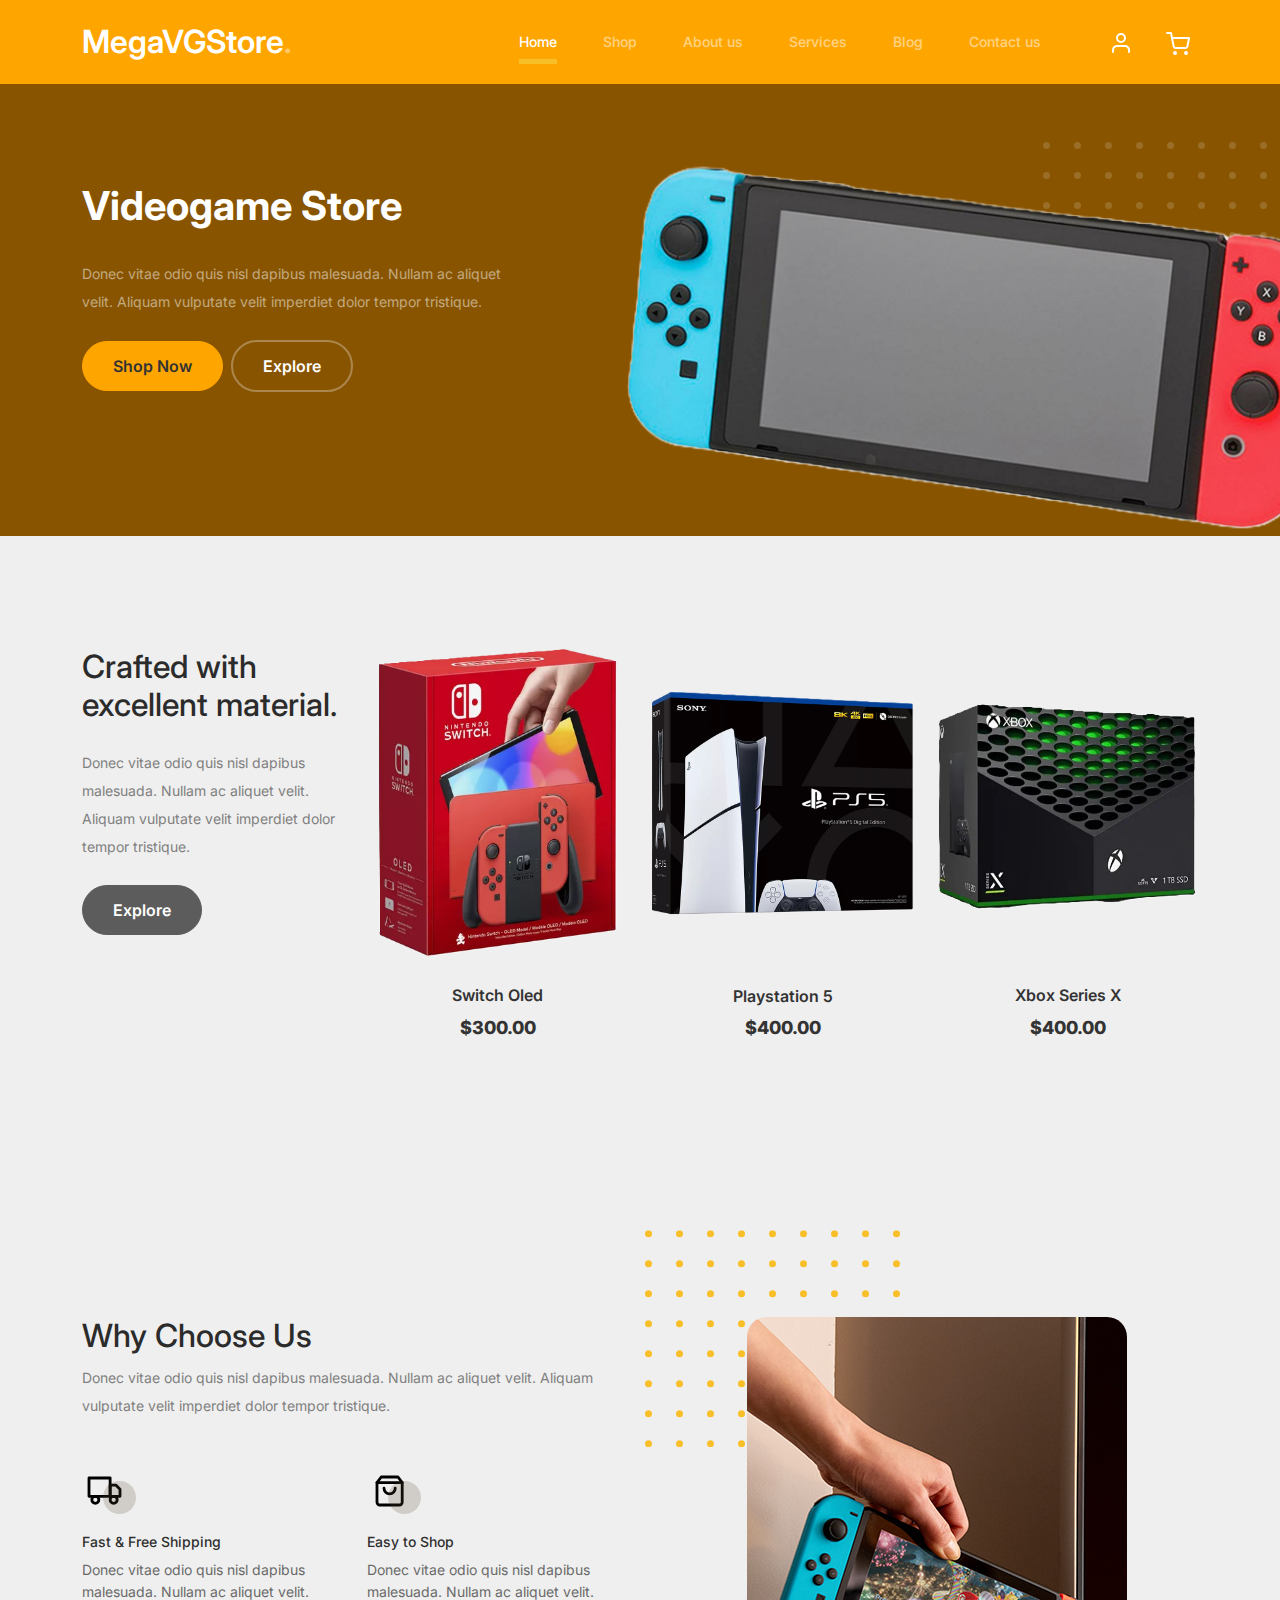
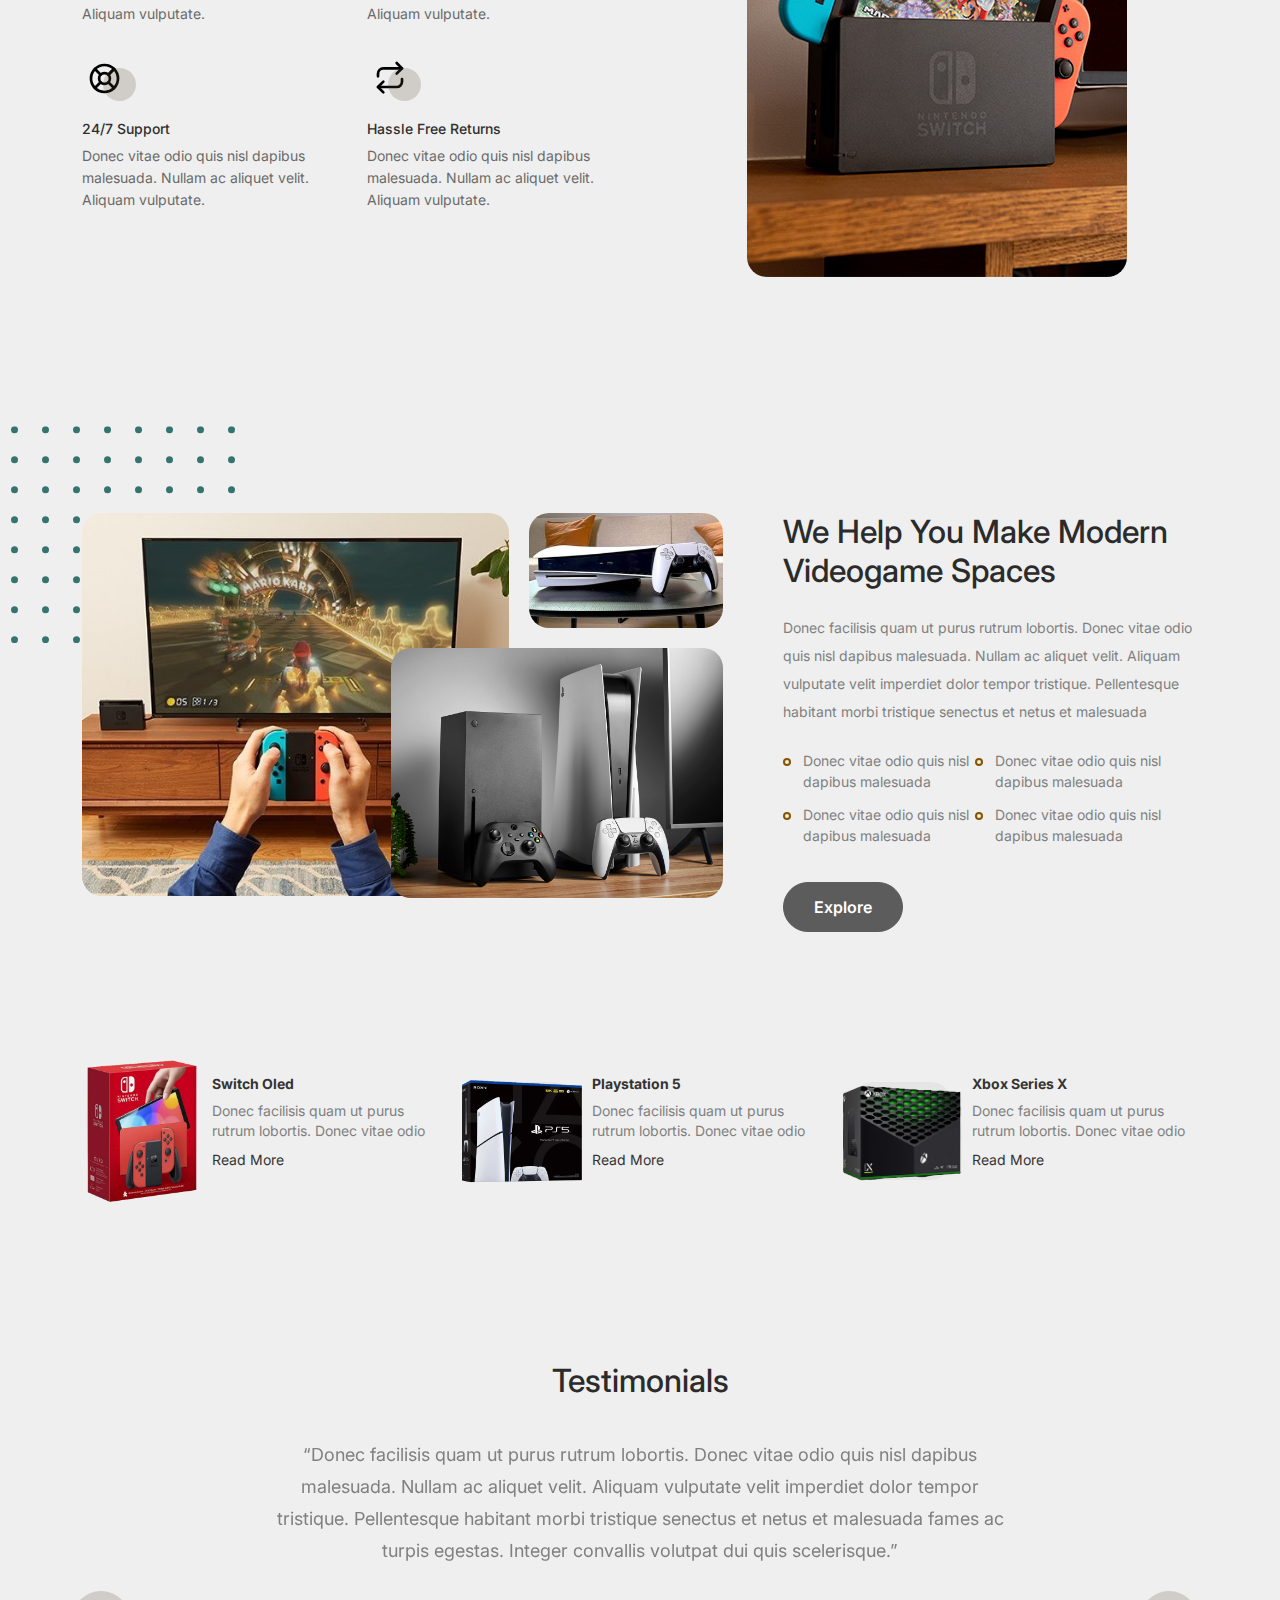
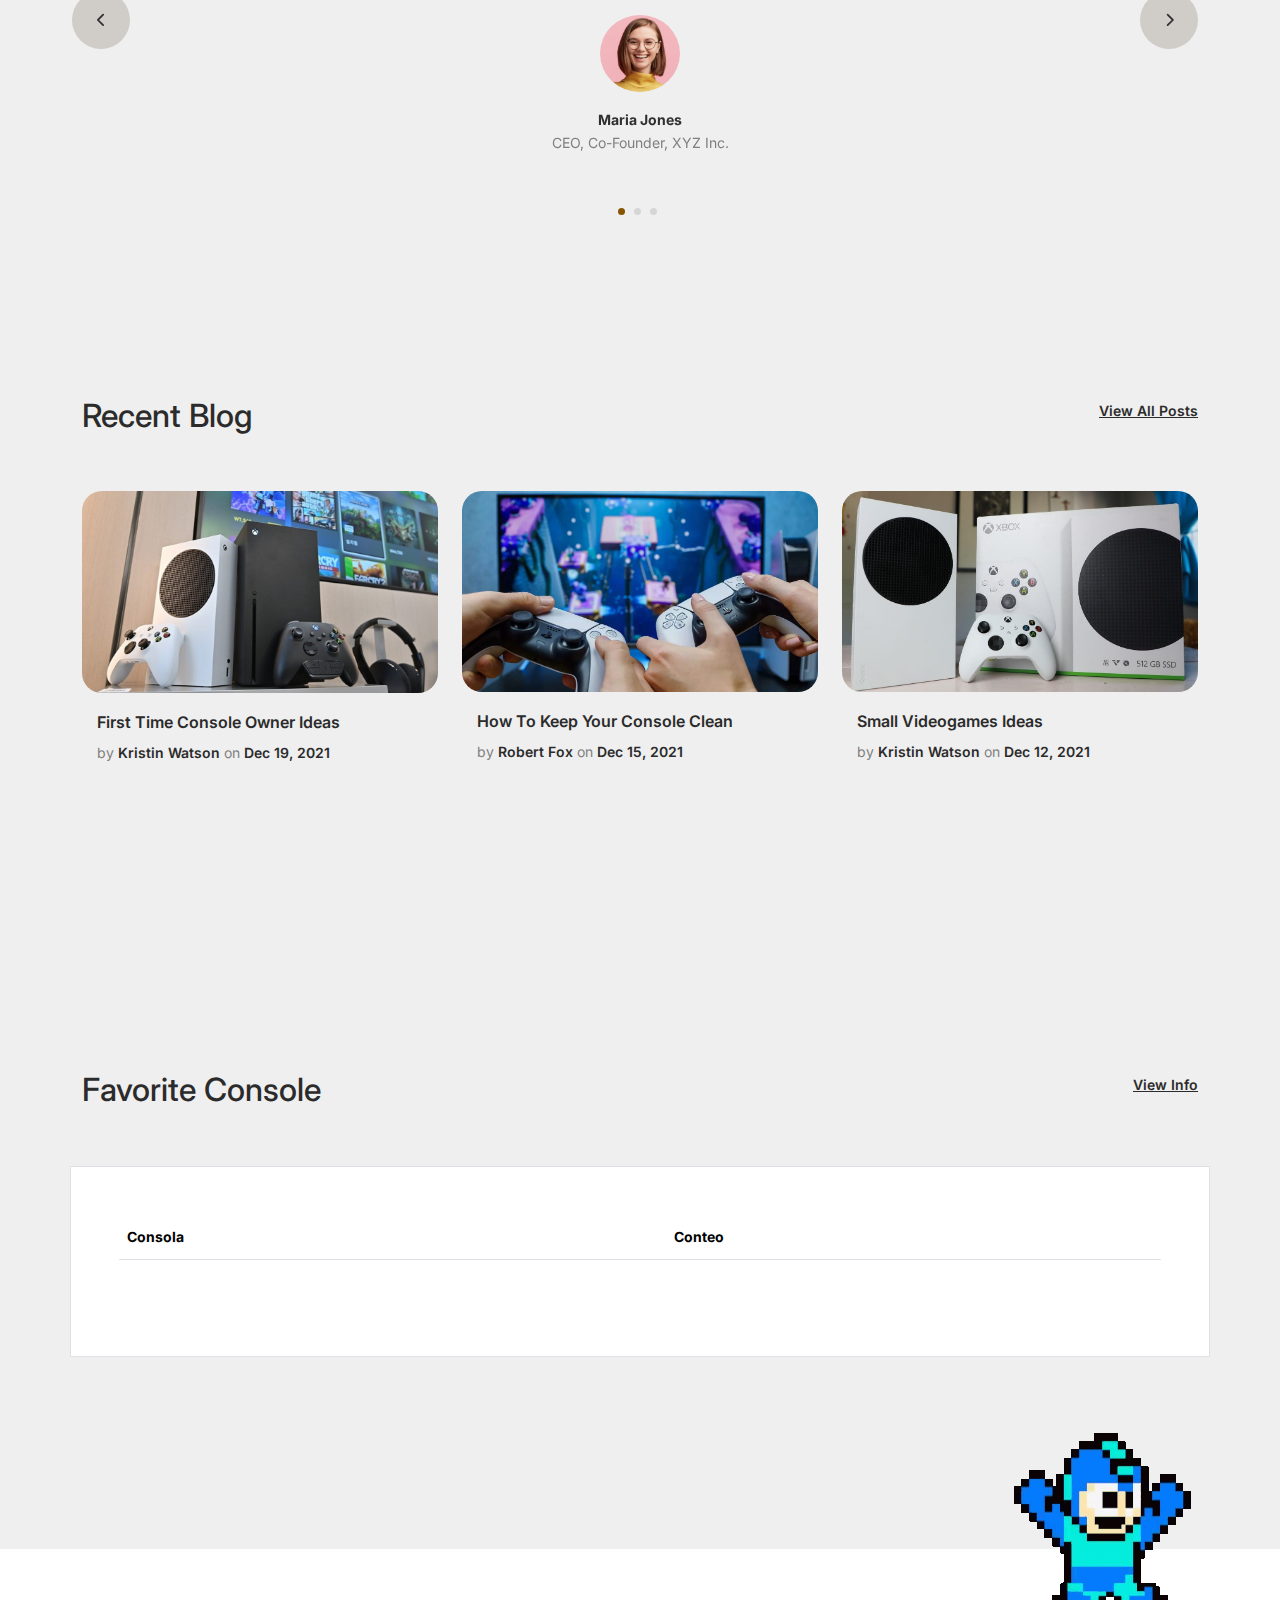
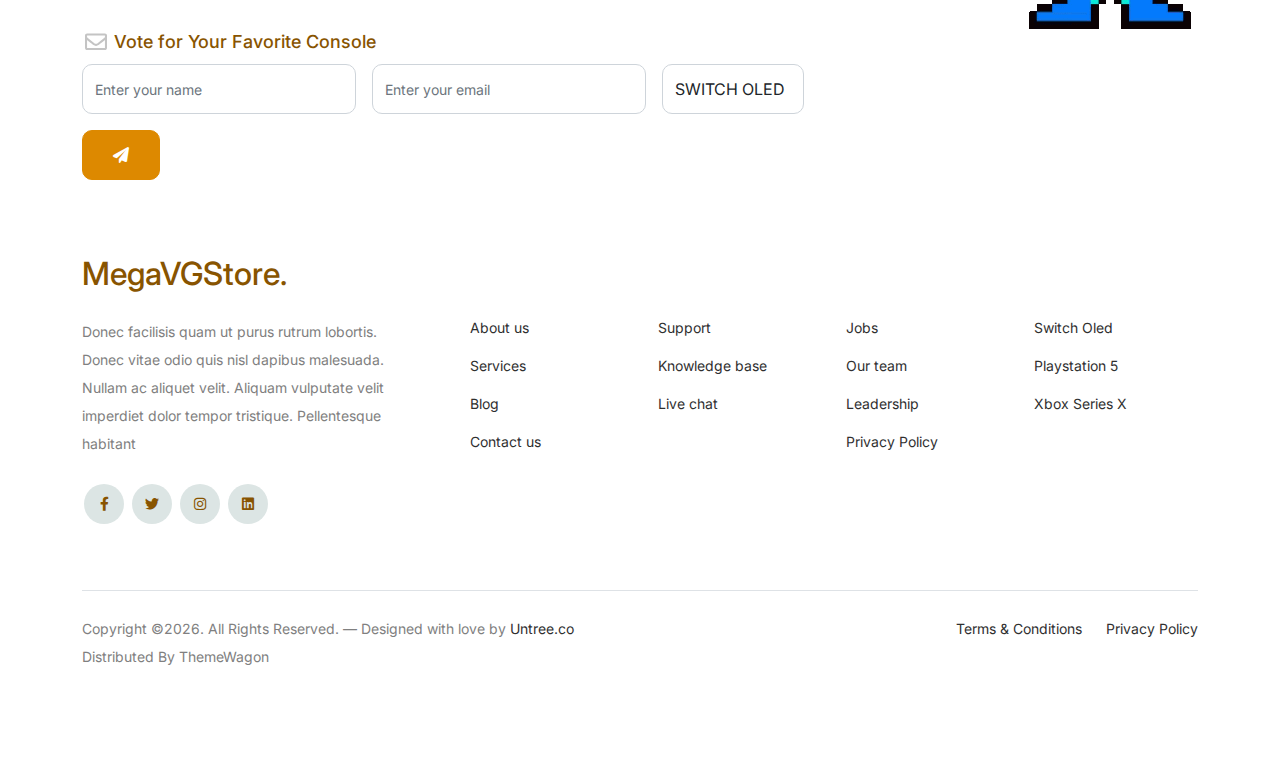
==== commit fdd18d6f: "Se muestran las votaciones" ====
--- a/furni-1.0.0/index.html
+++ b/furni-1.0.0/index.html
@@ -65,7 +65,7 @@
 					<div class="row justify-content-between">
 						<div class="col-lg-5">
 							<div class="intro-excerpt">
-								<h1>Modern Interior <span clsas="d-block">Design Studio</span></h1>
+								<h1>Videogame <span clsas="d-block">Store</span></h1>
 								<p class="mb-4">Donec vitae odio quis nisl dapibus malesuada. Nullam ac aliquet velit. Aliquam vulputate velit imperdiet dolor tempor tristique.</p>
 								<p><a href="" class="btn btn-secondary me-2">Shop Now</a><a href="#" class="btn btn-white-outline">Explore</a></p>
 							</div>
@@ -97,8 +97,8 @@
 					<div class="col-12 col-md-4 col-lg-3 mb-5 mb-md-0">
 						<a class="product-item" href="cart.html">
 							<img src="images/product-1.png" class="img-fluid product-thumbnail">
-							<h3 class="product-title">Nordic Chair</h3>
-							<strong class="product-price">$50.00</strong>
+							<h3 class="product-title">Switch Oled</h3>
+							<strong class="product-price">$300.00</strong>
 
 							<span class="icon-cross">
 								<img src="images/cross.svg" class="img-fluid">
@@ -111,8 +111,8 @@
 					<div class="col-12 col-md-4 col-lg-3 mb-5 mb-md-0">
 						<a class="product-item" href="cart.html">
 							<img src="images/product-2.png" class="img-fluid product-thumbnail">
-							<h3 class="product-title">Kruzo Aero Chair</h3>
-							<strong class="product-price">$78.00</strong>
+							<h3 class="product-title">Playstation 5</h3>
+							<strong class="product-price">$400.00</strong>
 
 							<span class="icon-cross">
 								<img src="images/cross.svg" class="img-fluid">
@@ -125,8 +125,8 @@
 					<div class="col-12 col-md-4 col-lg-3 mb-5 mb-md-0">
 						<a class="product-item" href="cart.html">
 							<img src="images/product-3.png" class="img-fluid product-thumbnail">
-							<h3 class="product-title">Ergonomic Chair</h3>
-							<strong class="product-price">$43.00</strong>
+							<h3 class="product-title">Xbox Series X</h3>
+							<strong class="product-price">$400.00</strong>
 
 							<span class="icon-cross">
 								<img src="images/cross.svg" class="img-fluid">
@@ -215,7 +215,7 @@
 						</div>
 					</div>
 					<div class="col-lg-5 ps-lg-5">
-						<h2 class="section-title mb-4">We Help You Make Modern Interior Design</h2>
+						<h2 class="section-title mb-4">We Help You Make Modern Videogame Spaces</h2>
 						<p>Donec facilisis quam ut purus rutrum lobortis. Donec vitae odio quis nisl dapibus malesuada. Nullam ac aliquet velit. Aliquam vulputate velit imperdiet dolor tempor tristique. Pellentesque habitant morbi tristique senectus et netus et malesuada</p>
 
 						<ul class="list-unstyled custom-list my-4">
@@ -242,7 +242,7 @@
 								<img src="images/product-1.png" alt="Image" class="img-fluid">
 							</div>
 							<div class="pt-3">
-								<h3>Nordic Chair</h3>
+								<h3>Switch Oled</h3>
 								<p>Donec facilisis quam ut purus rutrum lobortis. Donec vitae odio </p>
 								<p><a href="#">Read More</a></p>
 							</div>
@@ -255,7 +255,7 @@
 								<img src="images/product-2.png" alt="Image" class="img-fluid">
 							</div>
 							<div class="pt-3">
-								<h3>Kruzo Aero Chair</h3>
+								<h3>Playstation 5</h3>
 								<p>Donec facilisis quam ut purus rutrum lobortis. Donec vitae odio </p>
 								<p><a href="#">Read More</a></p>
 							</div>
@@ -268,7 +268,7 @@
 								<img src="images/product-3.png" alt="Image" class="img-fluid">
 							</div>
 							<div class="pt-3">
-								<h3>Ergonomic Chair</h3>
+								<h3>Xbox Series X</h3>
 								<p>Donec facilisis quam ut purus rutrum lobortis. Donec vitae odio </p>
 								<p><a href="#">Read More</a></p>
 							</div>
@@ -397,7 +397,7 @@
 						<div class="post-entry">
 							<a href="#" class="post-thumbnail"><img src="images/post-1.jpg" alt="Image" class="img-fluid"></a>
 							<div class="post-content-entry">
-								<h3><a href="#">First Time Home Owner Ideas</a></h3>
+								<h3><a href="#">First Time Console Owner Ideas</a></h3>
 								<div class="meta">
 									<span>by <a href="#">Kristin Watson</a></span> <span>on <a href="#">Dec 19, 2021</a></span>
 								</div>
@@ -409,7 +409,7 @@
 						<div class="post-entry">
 							<a href="#" class="post-thumbnail"><img src="images/post-2.jpg" alt="Image" class="img-fluid"></a>
 							<div class="post-content-entry">
-								<h3><a href="#">How To Keep Your Furniture Clean</a></h3>
+								<h3><a href="#">How To Keep Your Console Clean</a></h3>
 								<div class="meta">
 									<span>by <a href="#">Robert Fox</a></span> <span>on <a href="#">Dec 15, 2021</a></span>
 								</div>
@@ -421,7 +421,7 @@
 						<div class="post-entry">
 							<a href="#" class="post-thumbnail"><img src="images/post-3.jpg" alt="Image" class="img-fluid"></a>
 							<div class="post-content-entry">
-								<h3><a href="#">Small Space Furniture Apartment Ideas</a></h3>
+								<h3><a href="#">Small Videogames Ideas</a></h3>
 								<div class="meta">
 									<span>by <a href="#">Kristin Watson</a></span> <span>on <a href="#">Dec 12, 2021</a></span>
 								</div>
@@ -438,7 +438,7 @@
 			<div class="container">
 				<div class="row mb-5">
 					<div class="col-md-6">
-						<h2 class="section-title">Más pedidos</h2>
+						<h2 class="section-title">Favorite Console</h2>
 					</div>
 					<div class="col-md-6 text-start text-md-end">
 						<a href="#" class="more">View Info</a>
@@ -453,18 +453,6 @@
 								<th>Conteo</th>
 							</thead>
 							<tbody id="tablebody">
-								<tr>
-									<th>SWITCH OLED</th>
-									<td>0</td>
-								</tr>
-								<tr>
-									<th>PS5</th>
-									<td>0</td>
-								</tr>
-								<tr>
-									<th>XBOX SERIES X</th>
-									<td>0</td>
-								</tr>
 							</tbody>
 						</table>
 					</div>
@@ -484,7 +472,7 @@
 				<div class="row">
 					<div class="col-lg-8">
 						<div class="subscription-form">
-							<h3 class="d-flex align-items-center"><span class="me-1"><img src="images/envelope-outline.svg" alt="Image" class="img-fluid"></span><span>Subscribe to Newsletter</span></h3>
+							<h3 class="d-flex align-items-center"><span class="me-1"><img src="images/envelope-outline.svg" alt="Image" class="img-fluid"></span><span>Vote for Your Favorite Console</span></h3>
 
 							<form action="#" class="row g-3" id ='formulario'>
 								<div class="col-auto">
@@ -513,7 +501,7 @@
 
 				<div class="row g-5 mb-5">
 					<div class="col-lg-4">
-						<div class="mb-4 footer-logo-wrap"><a href="#" class="footer-logo">Furni<span>.</span></a></div>
+						<div class="mb-4 footer-logo-wrap"><a href="#" class="footer-logo">MegaVGStore<span>.</span></a></div>
 						<p class="mb-4">Donec facilisis quam ut purus rutrum lobortis. Donec vitae odio quis nisl dapibus malesuada. Nullam ac aliquet velit. Aliquam vulputate velit imperdiet dolor tempor tristique. Pellentesque habitant</p>
 
 						<ul class="list-unstyled custom-social">
@@ -554,9 +542,9 @@
 
 							<div class="col-6 col-sm-6 col-md-3">
 								<ul class="list-unstyled">
-									<li><a href="#">Nordic Chair</a></li>
-									<li><a href="#">Kruzo Aero</a></li>
-									<li><a href="#">Ergonomic Chair</a></li>
+									<li><a href="#">Switch Oled</a></li>
+									<li><a href="#">Playstation 5</a></li>
+									<li><a href="#">Xbox Series X</a></li>
 								</ul>
 							</div>
 						</div>
--- a/furni-1.0.0/css/style.css
+++ b/furni-1.0.0/css/style.css
@@ -711,4 +711,4 @@
     width: 50px;
     height: 50px;
     border-radius: 50%;
-    background: rgba(85, 69, 49, 0.2); }
+    background: rgba(85, 69, 49, 0.2); }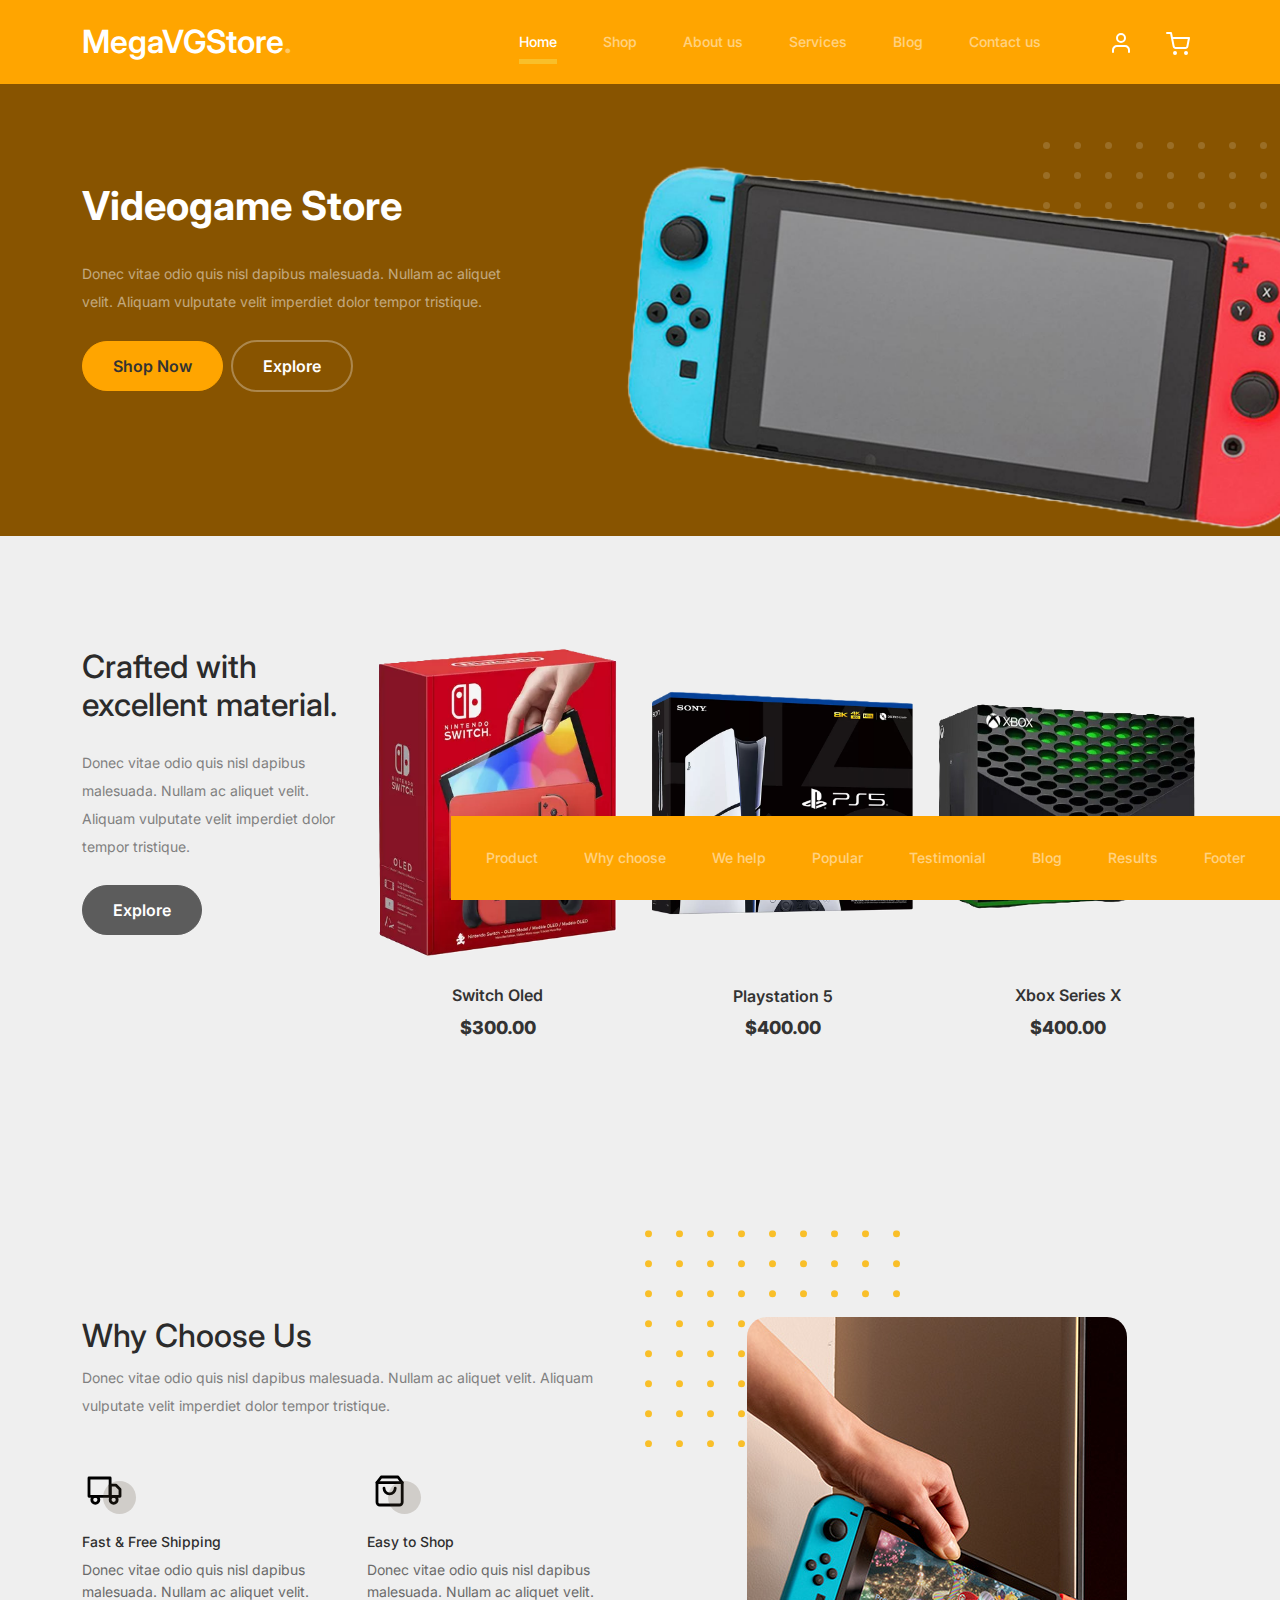
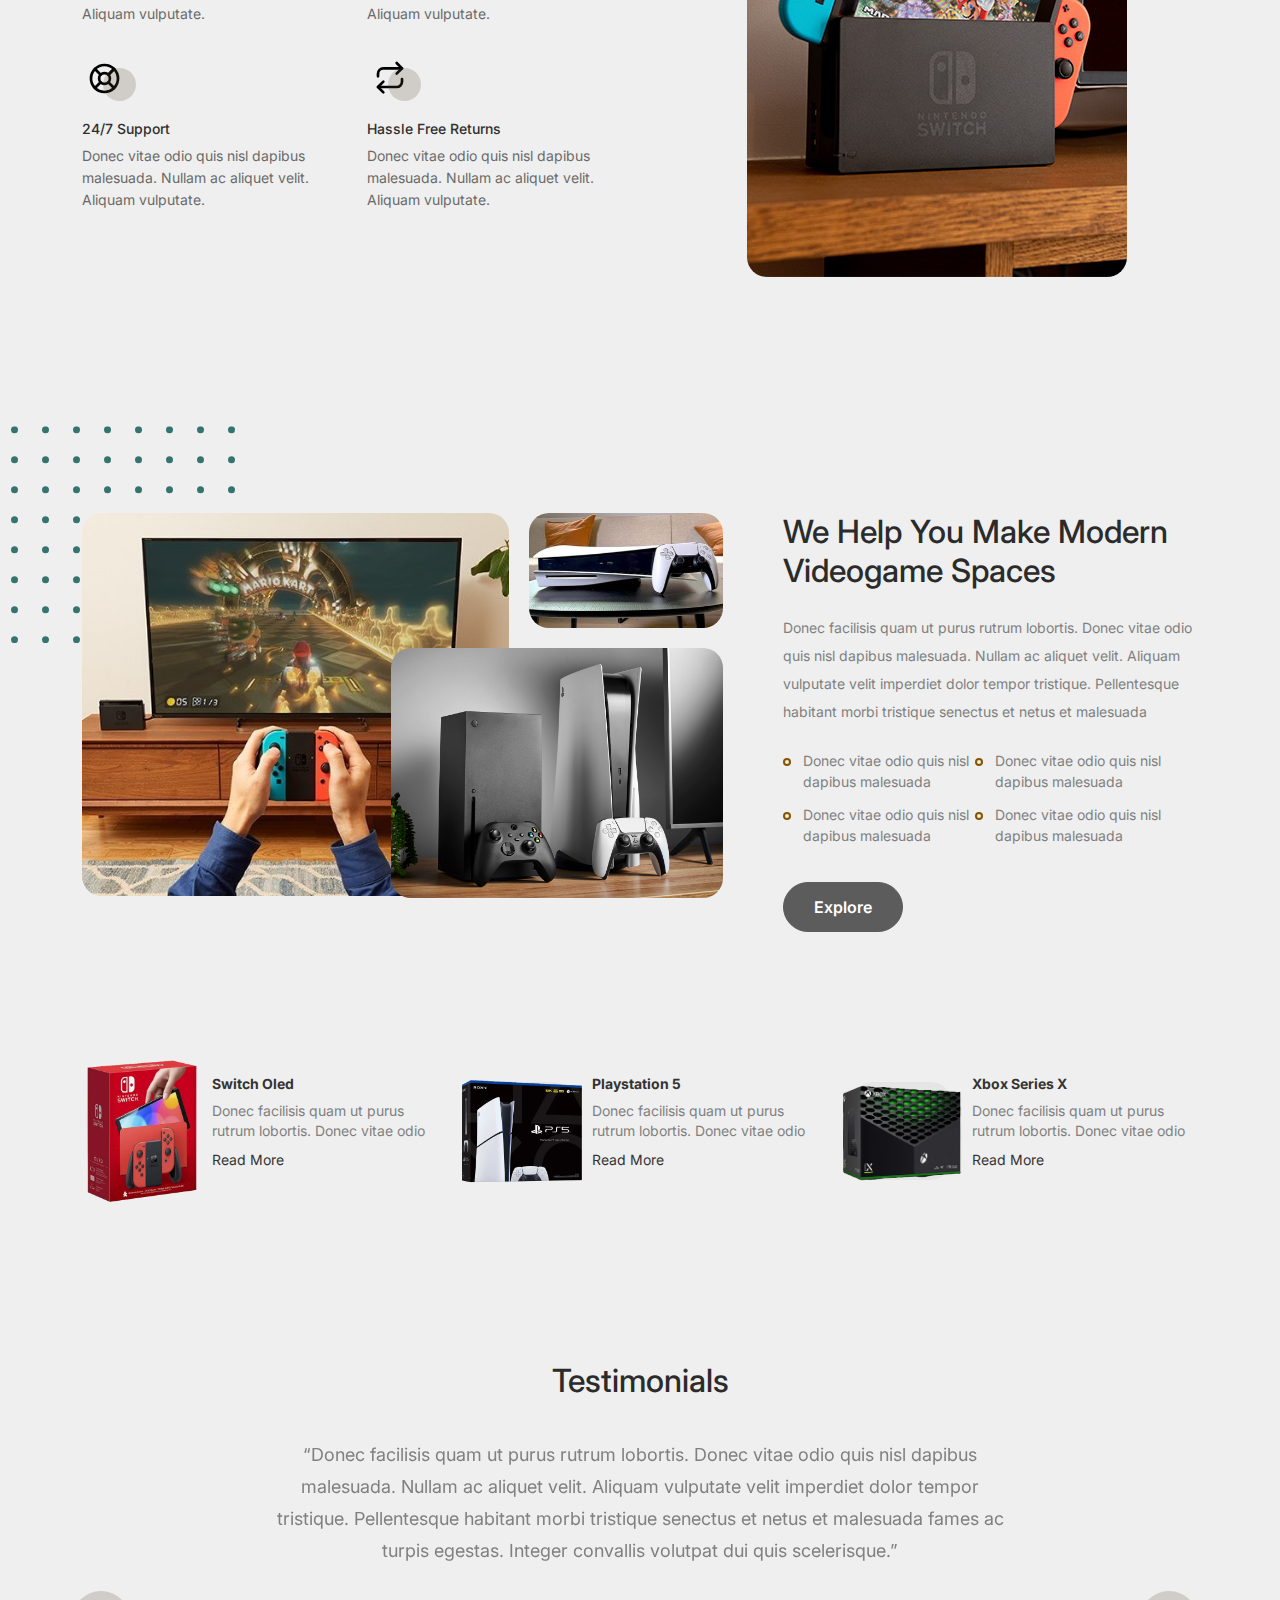
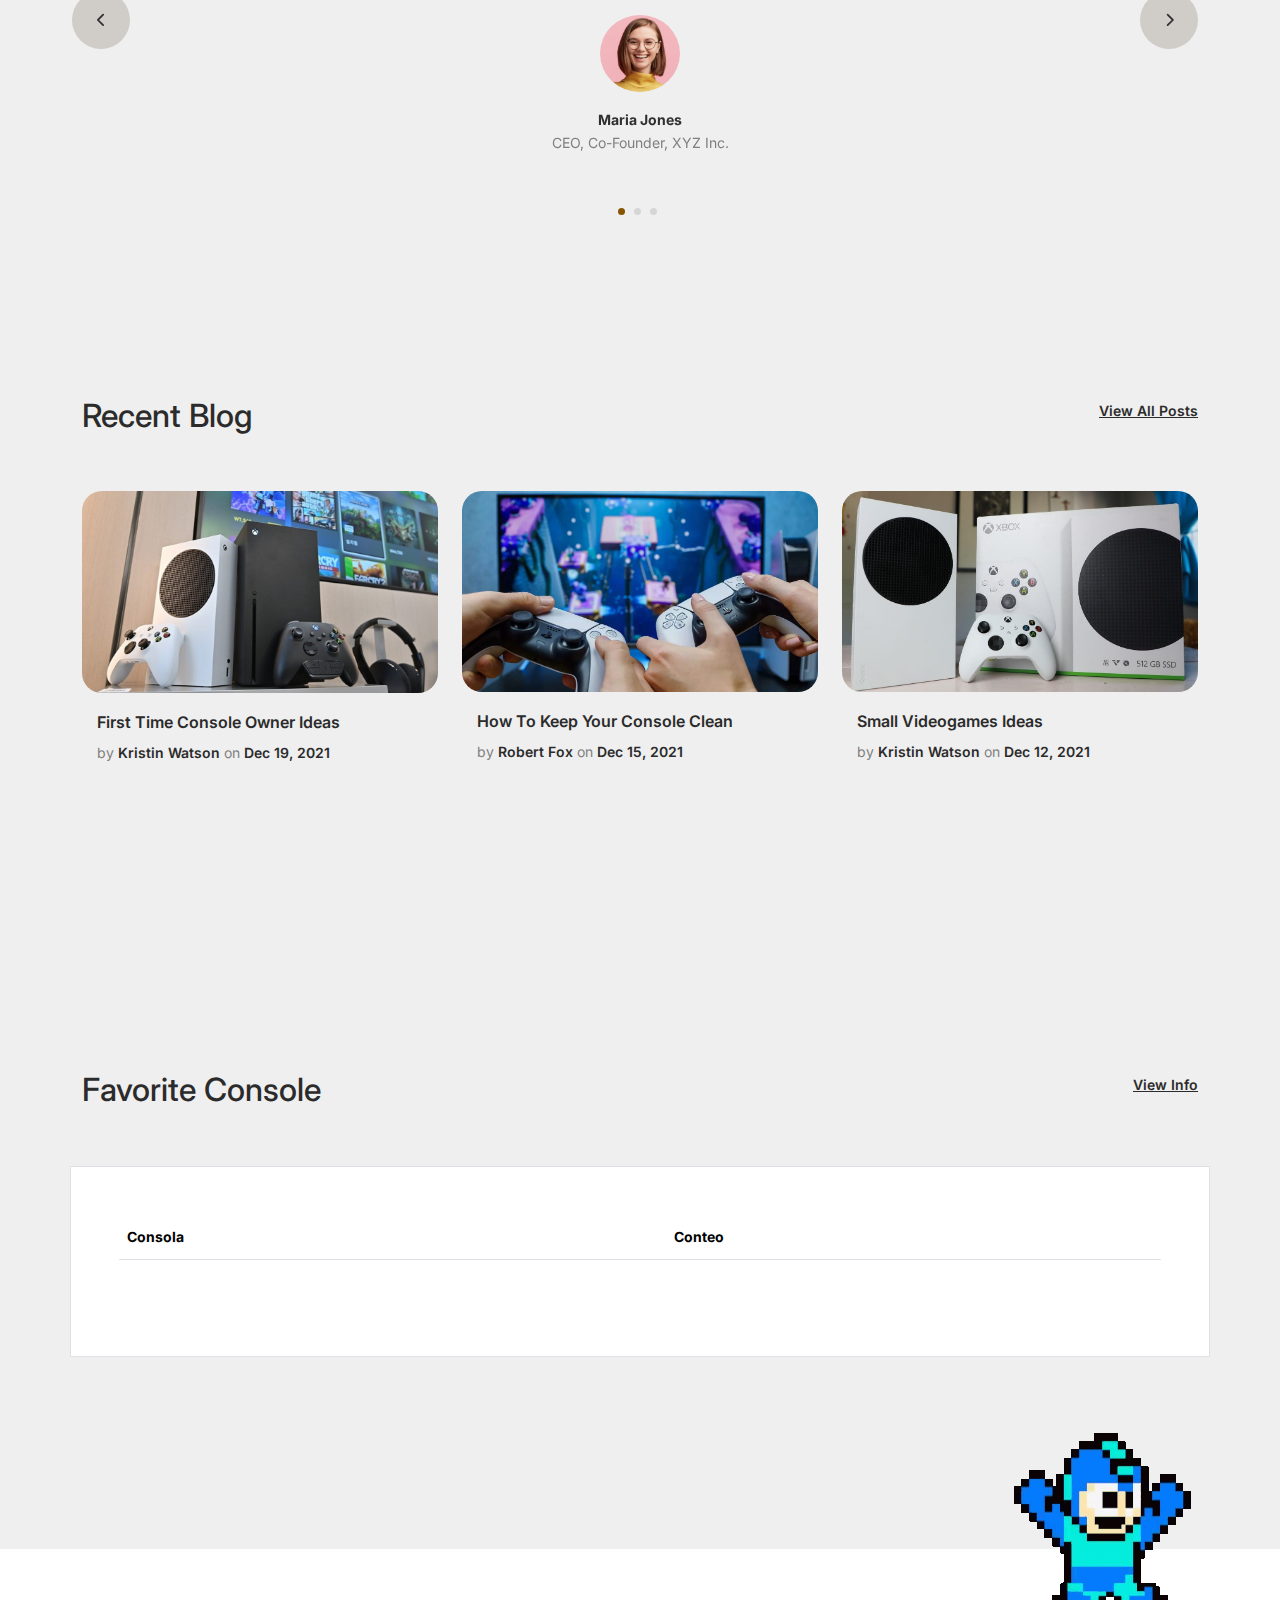
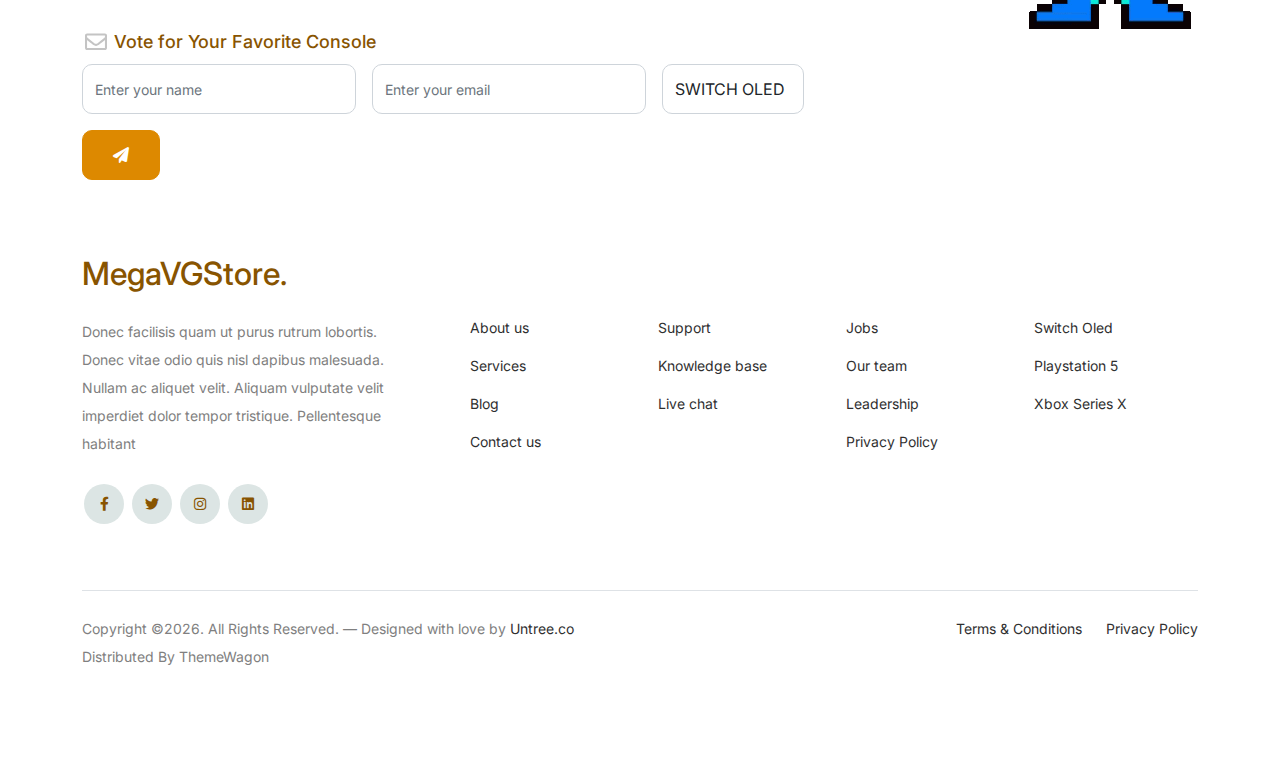
==== commit 7fbd51cc: "se agrego menú para desplazarse entre las secciones" ====
--- a/furni-1.0.0/index.html
+++ b/furni-1.0.0/index.html
@@ -27,9 +27,9 @@
 	<body>
 
 		<!-- Start Header/Navigation -->
+		
 		<nav class="custom-navbar navbar navbar navbar-expand-md navbar-dark bg-dark" arial-label="Furni navigation bar">
 		<!--<nav class="custom-navbar navbar navbar navbar-expand-md navbar-dark bg-dark" arial-label="Furni navigation bar">-->
-
 			<div class="container">
 				<a class="navbar-brand" href="index.html">MegaVGStore<span>.</span></a>
 
@@ -58,9 +58,26 @@
 				
 		</nav>
 		<!-- End Header/Navigation -->
-
+		<section style="position: fixed; bottom: 0px; z-index: 100; right: 0px;">
+			<nav class="custom-navbar navbar navbar navbar-expand-md navbar-dark bg-dark" arial-label="Furni navigation bar">
+				<div class="container">
+					<div class="collapse navbar-collapse" id="navbarsFurni">
+						<ul class="custom-navbar-nav navbar-nav ms-auto mb-2 mb-md-0">
+							<li><a class="nav-link" href="#product-section">Product</a></li>
+							<li><a class="nav-link" href="#why-choose-section">Why choose</a></li>
+							<li><a class="nav-link" href="#we-help-section">We help</a></li>
+							<li><a class="nav-link" href="#popular-product">Popular</a></li>
+							<li><a class="nav-link" href="#testimonial-section">Testimonial</a></li>
+							<li><a class="nav-link" href="#blog-section">Blog</a></li>
+							<li><a class="nav-link" href="#resultados">Results</a></li>
+							<li><a class="nav-link" href="#footer-section">Footer</a></li>
+						</ul>
+					</div>
+				</div>
+			</nav>
+		</section>
 		<!-- Start Hero Section -->
-			<div class="hero">
+			<div class="hero" id="hero">
 				<div class="container">
 					<div class="row justify-content-between">
 						<div class="col-lg-5">
@@ -79,9 +96,9 @@
 				</div>
 			</div>
 		<!-- End Hero Section -->
-
+		
 		<!-- Start Product Section -->
-		<div class="product-section">
+		<div class="product-section" id="product-section">
 			<div class="container">
 				<div class="row">
 
@@ -141,7 +158,7 @@
 		<!-- End Product Section -->
 
 		<!-- Start Why Choose Us Section -->
-		<div class="why-choose-section">
+		<div class="why-choose-section" id="why-choose-section">
 			<div class="container">
 				<div class="row justify-content-between">
 					<div class="col-lg-6">
@@ -204,7 +221,7 @@
 		<!-- End Why Choose Us Section -->
 
 		<!-- Start We Help Section -->
-		<div class="we-help-section">
+		<div class="we-help-section" id="we-help-section">
 			<div class="container">
 				<div class="row justify-content-between">
 					<div class="col-lg-7 mb-5 mb-lg-0">
@@ -232,7 +249,7 @@
 		<!-- End We Help Section -->
 
 		<!-- Start Popular Product -->
-		<div class="popular-product">
+		<div class="popular-product" id="popular-product">
 			<div class="container">
 				<div class="row">
 
@@ -281,7 +298,7 @@
 		<!-- End Popular Product -->
 
 		<!-- Start Testimonial Slider -->
-		<div class="testimonial-section">
+		<div class="testimonial-section" id="testimonial-section">
 			<div class="container">
 				<div class="row">
 					<div class="col-lg-7 mx-auto text-center">
@@ -379,7 +396,7 @@
 		<!-- End Testimonial Slider -->
 
 		<!-- Start Blog Section -->
-		<div class="blog-section">
+		<div class="blog-section" id="blog-section">
 			<div class="container">
 				<div class="row mb-5">
 					<div class="col-md-6">
@@ -462,7 +479,7 @@
 		<!-- End tabla -->
 
 		<!-- Start Footer Section -->
-		<footer class="footer-section">
+		<footer class="footer-section" id="footer-section">
 			<div class="container relative">
 
 				<div class="sofa-img">
--- a/furni-1.0.0/css/style.css
+++ b/furni-1.0.0/css/style.css
@@ -711,4 +711,17 @@
     width: 50px;
     height: 50px;
     border-radius: 50%;
-    background: rgba(85, 69, 49, 0.2); }+    background: rgba(85, 69, 49, 0.2); }
+
+.SWITCH_OLED:hover{
+  background-color: red;
+}
+.PS5:hover{
+  background-color: blue;
+}
+.XBOX_SERIES_X:hover{
+  background-color: green;
+}
+.SWITCH_OLED:hover td, .PS5:hover td, .XBOX_SERIES_X:hover td{
+  color: white;
+}
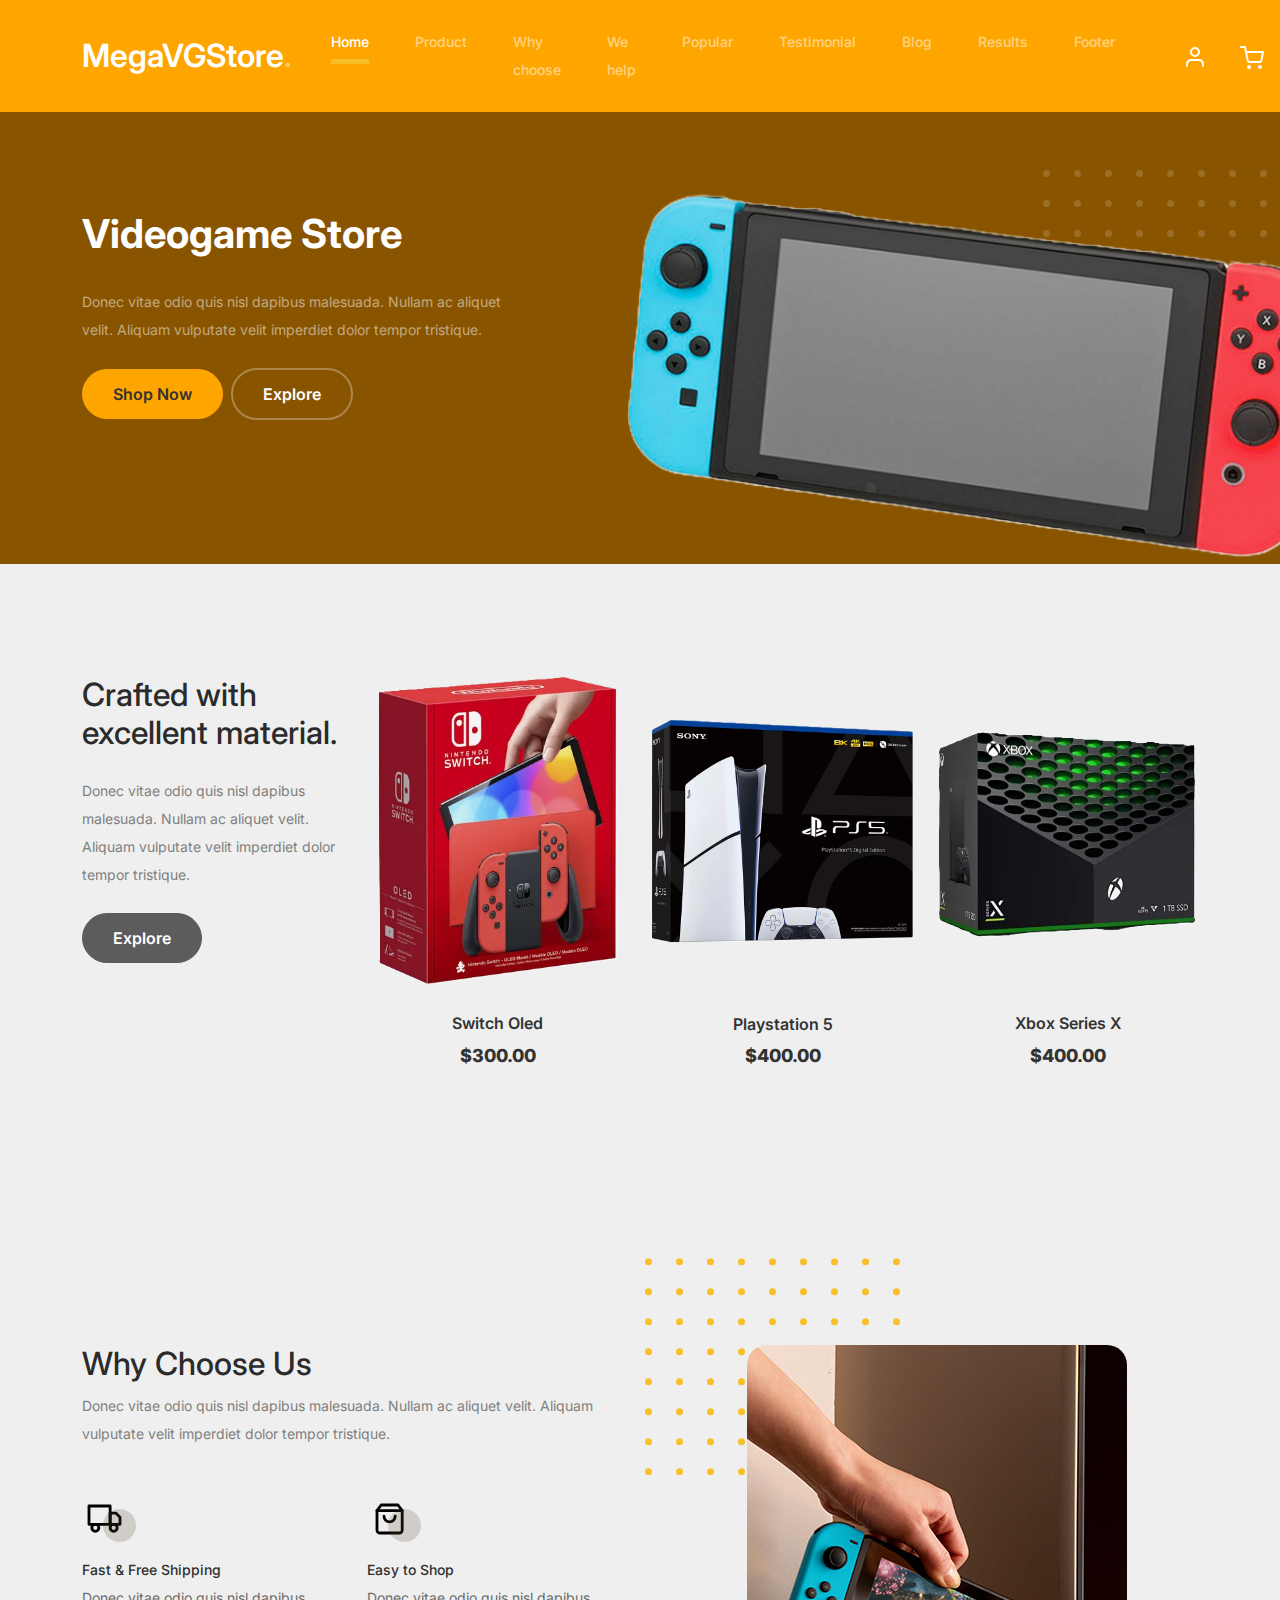
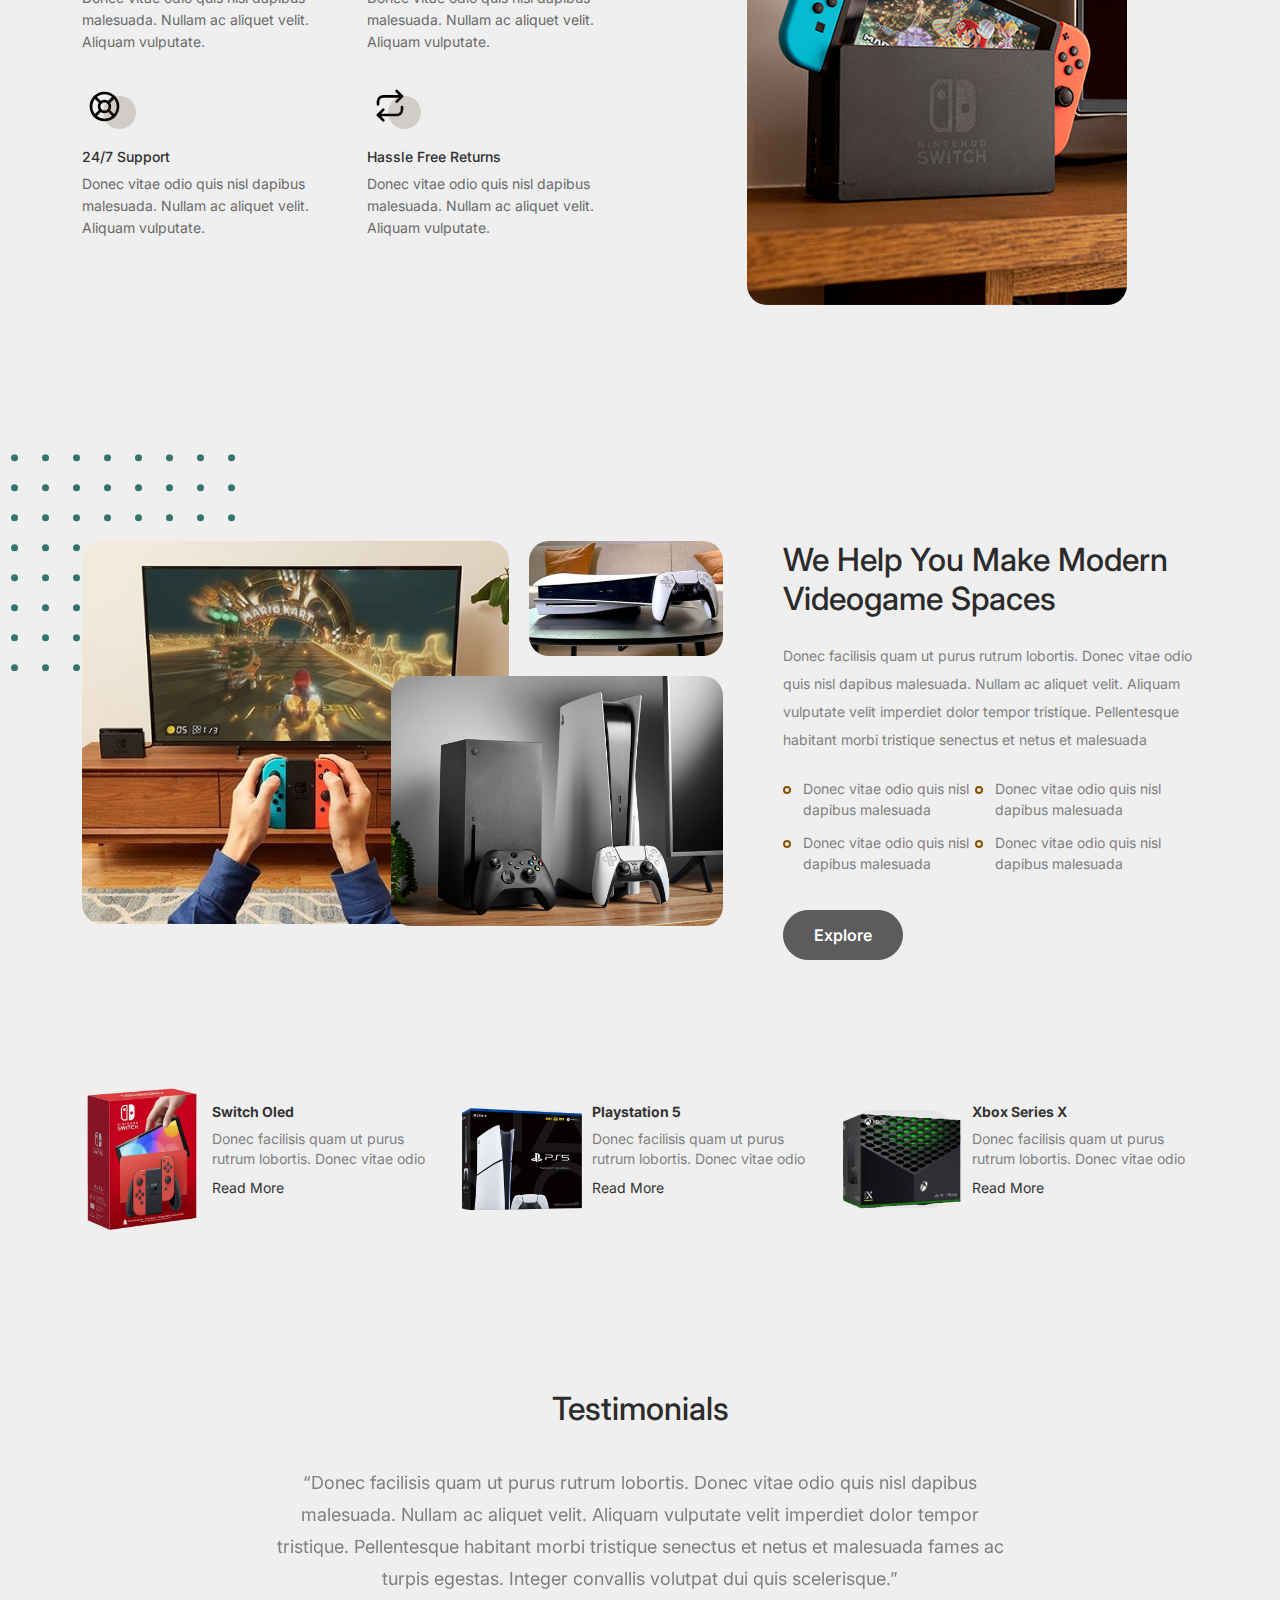
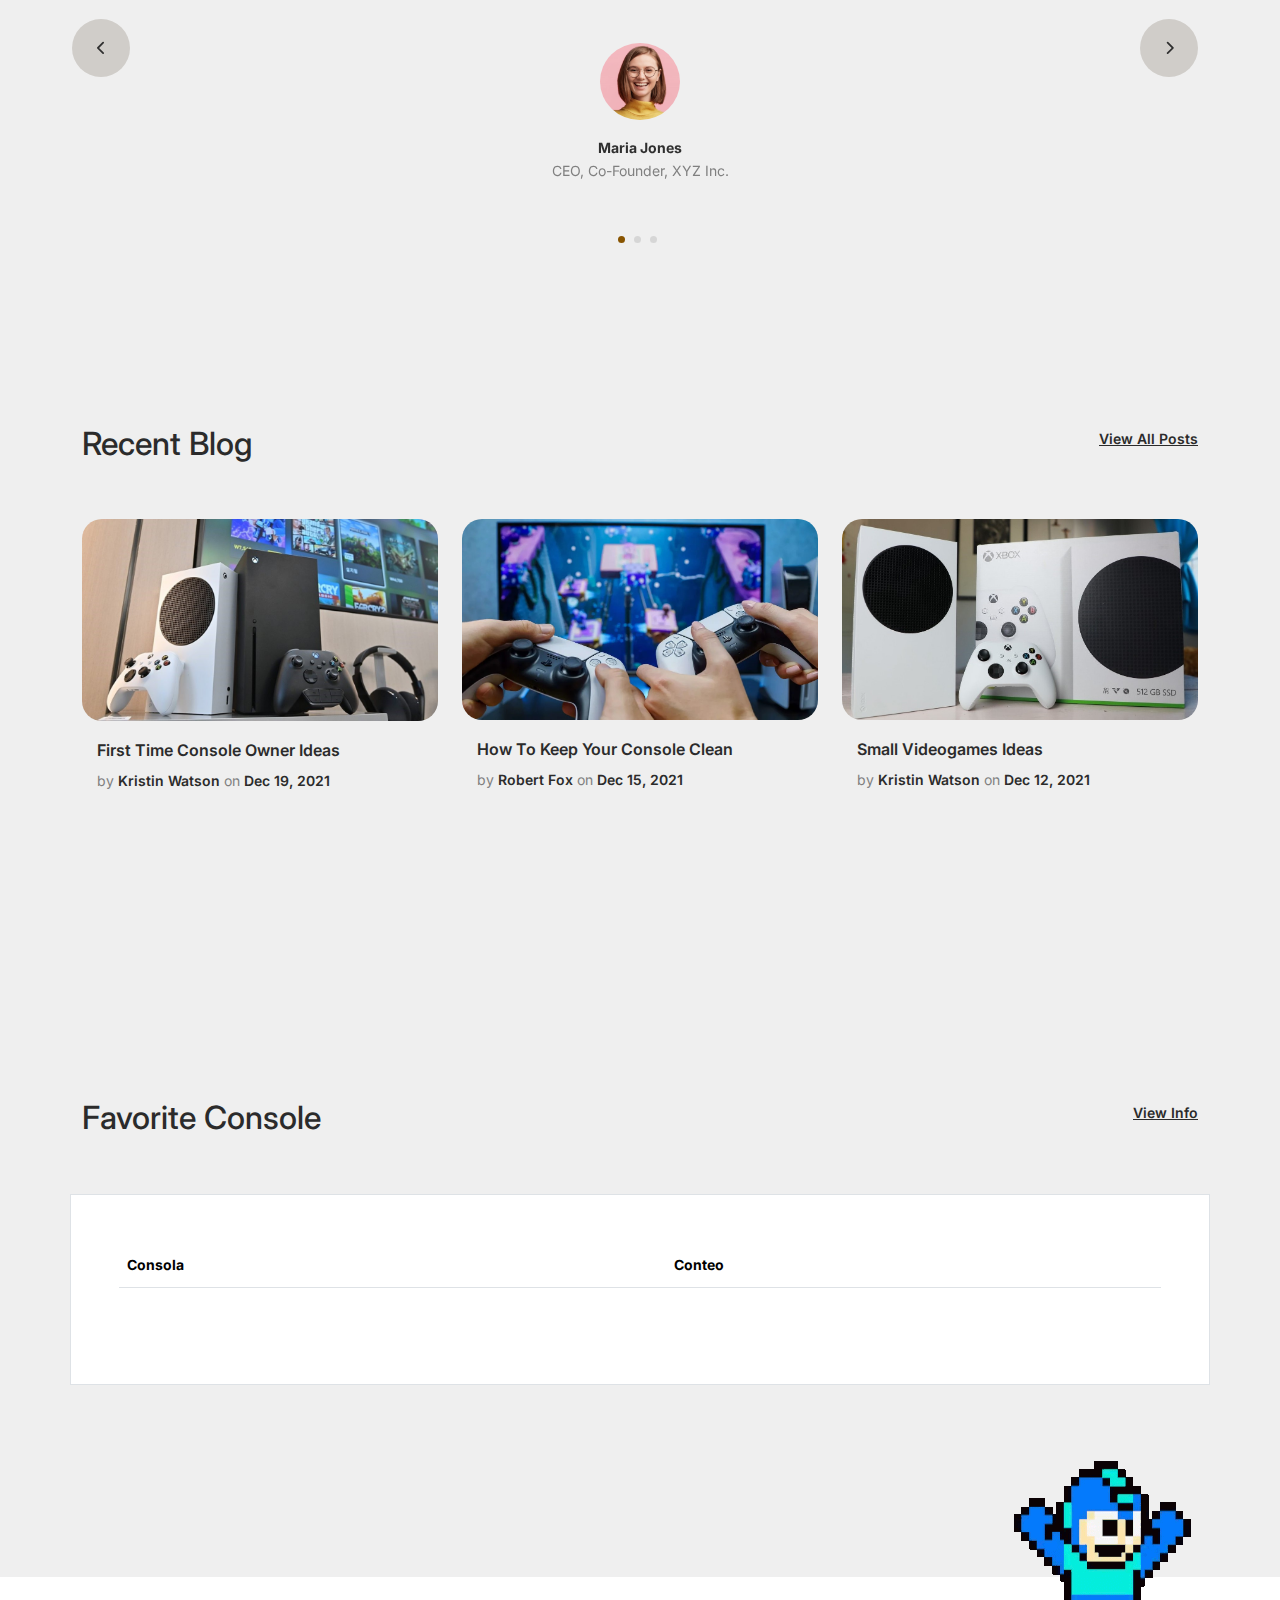
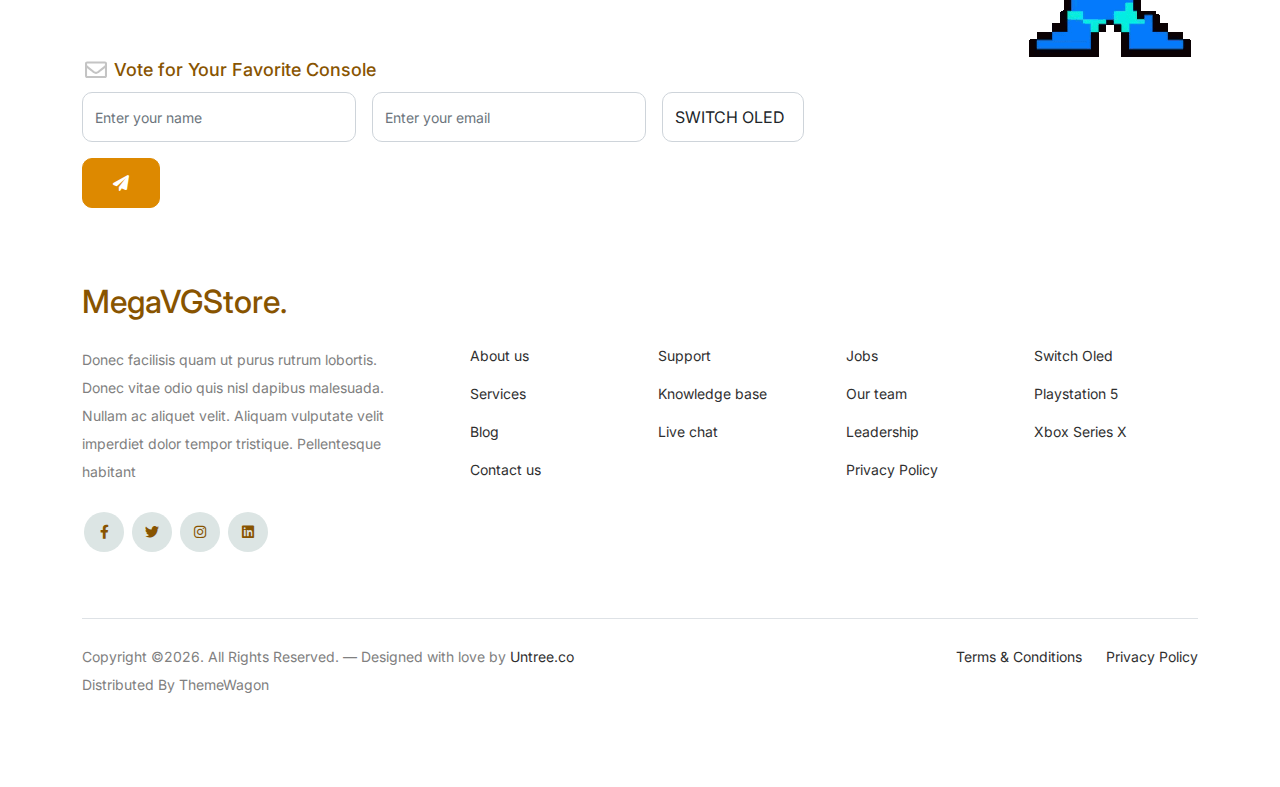
==== commit 8d293c9d: "Se cambio las opciones de la barra" ====
--- a/furni-1.0.0/index.html
+++ b/furni-1.0.0/index.html
@@ -27,7 +27,6 @@
 	<body>
 
 		<!-- Start Header/Navigation -->
-		
 		<nav class="custom-navbar navbar navbar navbar-expand-md navbar-dark bg-dark" arial-label="Furni navigation bar">
 		<!--<nav class="custom-navbar navbar navbar navbar-expand-md navbar-dark bg-dark" arial-label="Furni navigation bar">-->
 			<div class="container">
@@ -42,11 +41,14 @@
 						<li class="nav-item active">
 							<a class="nav-link" href="index.html">Home</a>
 						</li>
-						<li><a class="nav-link" href="shop.html">Shop</a></li>
-						<li><a class="nav-link" href="about.html">About us</a></li>
-						<li><a class="nav-link" href="services.html">Services</a></li>
-						<li><a class="nav-link" href="blog.html">Blog</a></li>
-						<li><a class="nav-link" href="contact.html">Contact us</a></li>
+						<li><a class="nav-link" href="#product-section">Product</a></li>
+						<li><a class="nav-link" href="#why-choose-section">Why choose</a></li>
+						<li><a class="nav-link" href="#we-help-section">We help</a></li>
+						<li><a class="nav-link" href="#popular-product">Popular</a></li>
+						<li><a class="nav-link" href="#testimonial-section">Testimonial</a></li>
+						<li><a class="nav-link" href="#blog-section">Blog</a></li>
+						<li><a class="nav-link" href="#resultados">Results</a></li>
+						<li><a class="nav-link" href="#footer-section">Footer</a></li>
 					</ul>
 
 					<ul class="custom-navbar-cta navbar-nav mb-2 mb-md-0 ms-5">
@@ -55,27 +57,9 @@
 					</ul>
 				</div>
 			</div>
-				
 		</nav>
 		<!-- End Header/Navigation -->
-		<section style="position: fixed; bottom: 0px; z-index: 100; right: 0px;">
-			<nav class="custom-navbar navbar navbar navbar-expand-md navbar-dark bg-dark" arial-label="Furni navigation bar">
-				<div class="container">
-					<div class="collapse navbar-collapse" id="navbarsFurni">
-						<ul class="custom-navbar-nav navbar-nav ms-auto mb-2 mb-md-0">
-							<li><a class="nav-link" href="#product-section">Product</a></li>
-							<li><a class="nav-link" href="#why-choose-section">Why choose</a></li>
-							<li><a class="nav-link" href="#we-help-section">We help</a></li>
-							<li><a class="nav-link" href="#popular-product">Popular</a></li>
-							<li><a class="nav-link" href="#testimonial-section">Testimonial</a></li>
-							<li><a class="nav-link" href="#blog-section">Blog</a></li>
-							<li><a class="nav-link" href="#resultados">Results</a></li>
-							<li><a class="nav-link" href="#footer-section">Footer</a></li>
-						</ul>
-					</div>
-				</div>
-			</nav>
-		</section>
+		 
 		<!-- Start Hero Section -->
 			<div class="hero" id="hero">
 				<div class="container">
--- a/furni-1.0.0/css/style.css
+++ b/furni-1.0.0/css/style.css
@@ -1,4 +1,4 @@
-/* hero-img-wrap
+/* hero-img-wrap hero-img-wrap
 subscription-form
 why-choose-section
 https://proyecto02-49e35-default-rtdb.firebaseio.com/collection.json
